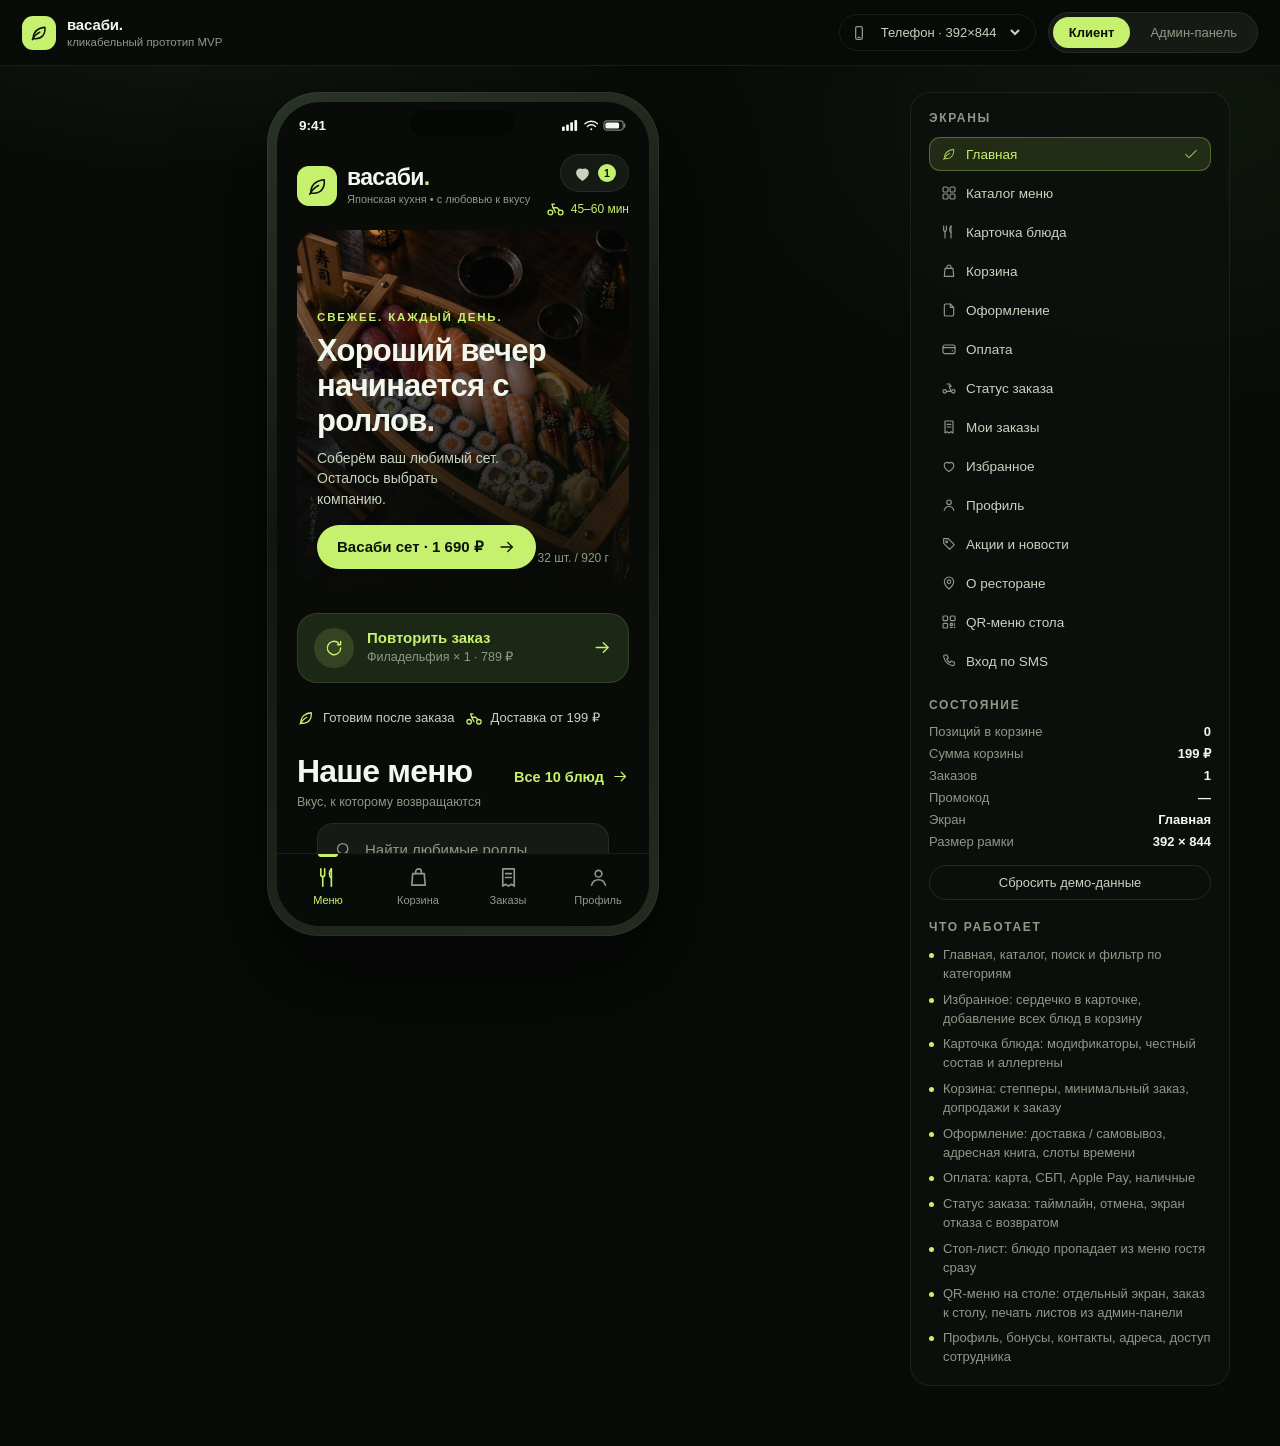
==== index.html @ d21a788f "Прототип приложения доставки «васаби.»: клиент, админ-панель, QR-меню на столы Публикуется как стати" ====
<!DOCTYPE html>
<html lang="ru">
<head>
<meta charset="utf-8">
<meta name="viewport" content="width=device-width, initial-scale=1">
<title>васаби. — кликабельный прототип MVP</title>
<link rel="stylesheet" href="styles.css">
</head>
<body data-device="phone" data-mode="client">

<header class="topbar">
  <div class="tb-brand">
    <span class="tb-logo" aria-hidden="true">
      <svg viewBox="0 0 24 24" fill="none" stroke="currentColor" stroke-width="1.8" stroke-linecap="round" stroke-linejoin="round"><path d="M5 19c0-8 5-13 14-14 1 9-4 14-11 14H5z"/><path d="M4 20c2-4 5-7 9-9"/></svg>
    </span>
    <span class="tb-title">
      <strong>васаби.</strong>
      <em>кликабельный прототип MVP</em>
    </span>
  </div>
  <div class="tb-right">
    <div class="tb-size">
      <svg class="tb-size-ico" viewBox="0 0 24 24" fill="none" stroke="currentColor" stroke-width="1.9" stroke-linecap="round" stroke-linejoin="round" aria-hidden="true"><rect x="7" y="2.5" width="10" height="19" rx="2.5"/><path d="M10.5 18.6h3"/></svg>
      <select id="deviceSize" aria-label="Размер экрана">
        <option value="phone">Телефон · 392×844</option>
        <option value="compact">Компакт · 360×740</option>
        <option value="tablet">Планшет · 768×1024</option>
        <option value="wide">Широкий · 1024×768</option>
        <option value="full">Во весь экран</option>
        <option value="custom">Свой размер…</option>
      </select>
      <span class="tb-size-custom" id="sizeCustom" hidden>
        <input type="number" id="sizeW" min="320" max="1600" step="1" value="392" aria-label="Ширина экрана в пикселях">
        <span class="tb-size-x">×</span>
        <input type="number" id="sizeH" min="480" max="1400" step="1" value="844" aria-label="Высота экрана в пикселях">
      </span>
    </div>
    <nav class="mode-switch" aria-label="Режим прототипа">
      <button type="button" class="mode-btn is-active" data-mode="client">Клиент</button>
      <button type="button" class="mode-btn" data-mode="admin">Админ-панель</button>
    </nav>
  </div>
</header>

<main class="stage">

  <!-- ======================= КЛИЕНТСКОЕ ПРИЛОЖЕНИЕ ======================= -->
  <section class="client-stage" id="clientStage">

    <div class="device-wrap">
      <div class="device" role="application" aria-label="Прототип мобильного приложения васаби">
        <div class="device-screen">

          <div class="statusbar" aria-hidden="true">
            <span class="sb-time">9:41</span>
            <span class="sb-notch"></span>
            <span class="sb-icons">
              <svg viewBox="0 0 18 12" fill="currentColor"><rect x="0" y="7" width="3" height="5" rx="1"/><rect x="4.5" y="5" width="3" height="7" rx="1"/><rect x="9" y="2.5" width="3" height="9.5" rx="1"/><rect x="13.5" y="0" width="3" height="12" rx="1"/></svg>
              <svg viewBox="0 0 16 12" fill="none" stroke="currentColor" stroke-width="1.5" stroke-linecap="round"><path d="M1 4.2a10 10 0 0114 0"/><path d="M3.6 7a6.4 6.4 0 018.8 0"/><circle cx="8" cy="10" r="1.1" fill="currentColor" stroke="none"/></svg>
              <svg viewBox="0 0 26 12" fill="none"><rect x="1" y="1" width="21" height="10" rx="3" stroke="currentColor" stroke-width="1.2" opacity=".5"/><rect x="2.6" y="2.6" width="15" height="6.8" rx="1.8" fill="currentColor"/><path d="M23.6 4.4v3.2" stroke="currentColor" stroke-width="1.6" stroke-linecap="round" opacity=".5"/></svg>
            </span>
          </div>

          <div class="viewport" id="viewport" tabindex="-1"></div>

          <div class="dock">
            <div id="cartbarSlot"></div>
            <nav class="tabbar" id="tabbar" aria-label="Основная навигация"></nav>
          </div>

          <div class="toast" id="toast" role="status" aria-live="polite"></div>
        </div>
      </div>
    </div>

    <aside class="inspector" id="inspector">
      <div class="insp-block">
        <h2 class="insp-title">Экраны</h2>
        <div class="insp-list" id="screenList"></div>
      </div>
      <div class="insp-block">
        <h2 class="insp-title">Состояние</h2>
        <dl class="insp-state" id="inspState"></dl>
        <button type="button" class="btn-outline btn-sm" data-act="reset">Сбросить демо-данные</button>
      </div>
      <div class="insp-block">
        <h2 class="insp-title">Что работает</h2>
        <ul class="insp-list-plain" id="inspFeatures"></ul>
      </div>
    </aside>

  </section>

  <!-- ======================= АДМИН-ПАНЕЛЬ ======================= -->
  <section class="admin-stage" id="adminStage" hidden>
    <div class="admin-frame">
      <div class="admin-browser">
        <span class="dot r"></span><span class="dot y"></span><span class="dot g"></span>
        <span class="admin-url">admin.vasabi.ru</span>
      </div>
      <div class="admin-app">
        <aside class="admin-side" id="adminSide"></aside>
        <div class="admin-main">
          <header class="admin-top" id="adminTop"></header>
          <div class="admin-body" id="adminBody"></div>
        </div>
      </div>
    </div>
  </section>

</main>

<script src="data.js"></script>
<script src="qr.js"></script>
<script src="app.js"></script>
<script src="admin.js"></script>
</body>
</html>
---- styles.css ----
/* =========================================================================
   васаби. — кликабельный прототип
   Тёмная тема по скриншотам существующего приложения
   ========================================================================= */

:root{
  --bg:#080B08;
  --panel:#0D110D;
  --surface:#151B14;
  --surface-2:#1C231A;
  --olive:#1C2716;
  --olive-2:#28361C;
  --lime:#C6F16E;
  --lime-deep:#A8D44E;
  --text:#F3F8EE;
  --soft:#C8D3C0;
  --muted:#8D9A88;
  --line:rgba(198,241,110,.13);
  --line-soft:rgba(255,255,255,.07);
  --danger:#F2856B;
  --font:"Inter","SF Pro Display",-apple-system,BlinkMacSystemFont,"Segoe UI",Roboto,"Helvetica Neue",Arial,sans-serif;
  --device-w:392px;
  --device-h:844px;
  --device-r:52px;
}

*{box-sizing:border-box;}
html,body{margin:0;padding:0;}
body{
  background:var(--bg);
  background-image:
    radial-gradient(900px 520px at 18% -10%, rgba(198,241,110,.10), transparent 62%),
    radial-gradient(760px 480px at 92% 8%, rgba(120,180,90,.07), transparent 60%);
  color:var(--text);
  font-family:var(--font);
  -webkit-font-smoothing:antialiased;
  min-height:100vh;
}
button{font-family:inherit;}
h1,h2,h3,h4,p,dl,dd{margin:0;}
ul{margin:0;padding:0;list-style:none;}
.ic{width:20px;height:20px;flex:none;}
[hidden]{display:none !important;}

/* ---------- верхняя панель страницы ---------- */
.topbar{
  position:sticky;top:0;z-index:40;
  display:flex;align-items:center;justify-content:space-between;gap:16px;
  padding:12px 22px;
  background:rgba(8,11,8,.86);
  backdrop-filter:blur(14px);
  border-bottom:1px solid var(--line-soft);
}
.tb-brand{display:flex;align-items:center;gap:11px;}
.tb-logo{
  width:34px;height:34px;border-radius:11px;flex:none;
  background:var(--lime);color:#0B1008;
  display:grid;place-items:center;
}
.tb-logo svg{width:20px;height:20px;}
.tb-title{display:flex;flex-direction:column;line-height:1.25;}
.tb-title strong{font-size:15px;font-weight:700;letter-spacing:-.01em;}
.tb-title em{font-style:normal;font-size:11.5px;color:var(--muted);}
.mode-switch{display:flex;gap:4px;padding:4px;border-radius:999px;background:var(--surface);border:1px solid var(--line-soft);}
.mode-btn{
  border:0;background:transparent;color:var(--muted);
  font-size:13px;font-weight:500;padding:8px 16px;border-radius:999px;cursor:pointer;
}
.mode-btn:hover{color:var(--text);}
.mode-btn.is-active{background:var(--lime);color:#0B1008;font-weight:600;}

.tb-right{display:flex;align-items:center;gap:12px;}
.tb-size{
  display:flex;align-items:center;gap:8px;
  border:1px solid var(--line-soft);border-radius:999px;padding:5px 12px 5px 11px;
}
.tb-size-ico{width:16px;height:16px;flex:none;color:var(--muted);}
.tb-size select{
  border:0;background:transparent;color:var(--soft);cursor:pointer;
  font-family:inherit;font-size:13px;padding:4px 2px;max-width:190px;
}
.tb-size select:hover{color:var(--text);}
.tb-size select option{background:#12170F;color:var(--text);}
.tb-size-custom{display:flex;align-items:center;gap:5px;}
.tb-size-custom input{
  width:58px;background:var(--surface);border:1px solid var(--line-soft);border-radius:9px;
  color:var(--text);font-family:inherit;font-size:12.5px;padding:5px 6px;text-align:center;
}
.tb-size-custom input:focus{outline:none;border-color:rgba(198,241,110,.45);}
.tb-size-x{color:var(--muted);font-size:12.5px;}
body[data-mode="admin"] .tb-size{display:none;}

.stage{padding:26px 22px 60px;}

/* ---------- сцена клиента ---------- */
.client-stage{
  display:grid;
  grid-template-columns:minmax(0,1fr) 320px;
  gap:34px;align-items:start;
  max-width:1180px;margin:0 auto;
}
.device-wrap{display:flex;justify-content:center;position:sticky;top:84px;}
.device{
  width:var(--device-w);max-width:100%;height:var(--device-h);flex:none;
  border-radius:var(--device-r);padding:10px;
  background:linear-gradient(160deg,#2A3327,#12160F 45%,#232B20);
  box-shadow:0 40px 90px rgba(0,0,0,.62),0 0 0 1px rgba(255,255,255,.05) inset;
}
.device-screen{
  position:relative;height:100%;width:100%;
  border-radius:calc(var(--device-r) - 9px);overflow:hidden;background:var(--bg);
  display:flex;flex-direction:column;
}
.statusbar{
  height:46px;flex:none;display:flex;align-items:center;justify-content:space-between;
  padding:0 22px;font-size:13.5px;font-weight:600;color:var(--text);position:relative;z-index:5;
}
.sb-notch{
  position:absolute;left:50%;top:8px;transform:translateX(-50%);
  width:104px;height:26px;border-radius:999px;background:#050705;
}
.sb-icons{display:flex;align-items:center;gap:5px;}
.sb-icons svg{height:11px;}
.sb-icons svg:nth-child(2){height:11px;}

.viewport{
  flex:1;min-height:0;overflow-y:auto;overflow-x:hidden;
  scrollbar-width:none;-webkit-overflow-scrolling:touch;
  outline:none;overflow-anchor:none;
}
.viewport::-webkit-scrollbar{display:none;}

.dock{flex:none;position:relative;z-index:6;}
.toast{
  position:absolute;left:16px;right:16px;bottom:96px;z-index:20;
  background:#EAFBE0;color:#0B1008;padding:12px 16px;border-radius:14px;
  font-size:13.5px;font-weight:500;
  box-shadow:0 12px 30px rgba(0,0,0,.45);
  opacity:0;transform:translateY(10px);pointer-events:none;transition:.24s ease;
}
.toast.is-on{opacity:1;transform:translateY(0);}

/* ---------- нижняя навигация ---------- */
.tabbar{
  display:grid;grid-template-columns:repeat(4,1fr);
  padding:8px 6px 20px;
  background:rgba(9,13,9,.94);backdrop-filter:blur(16px);
  border-top:1px solid var(--line-soft);
}
.tab{
  border:0;background:transparent;cursor:pointer;
  display:flex;flex-direction:column;align-items:center;gap:5px;
  color:var(--muted);font-size:11px;font-weight:500;padding:4px 0 0;position:relative;
}
.tab .ic{width:23px;height:23px;}
.tab.is-active{color:var(--lime);}
.tab.is-active::before{
  content:"";position:absolute;top:-8px;left:50%;transform:translateX(-50%);
  width:20px;height:3px;border-radius:0 0 4px 4px;background:var(--lime);
}
.tab-badge{
  position:absolute;top:-2px;left:calc(50% + 8px);
  min-width:17px;height:17px;padding:0 4px;border-radius:999px;
  background:var(--lime);color:#0B1008;font-size:10.5px;font-weight:700;
  display:grid;place-items:center;
}

/* ---------- полоса корзины ---------- */
.cartbar{padding:8px 14px 4px;background:rgba(9,13,9,.94);}
.cartbar-inner{
  display:flex;align-items:center;justify-content:space-between;gap:12px;
  background:var(--lime);color:#0B1008;border-radius:999px;
  padding:0 20px;height:54px;cursor:pointer;border:0;width:100%;
  font-size:15px;font-weight:700;
}
.cartbar-inner .cb-left{display:flex;align-items:center;gap:9px;}
.cartbar-inner .ic{width:20px;height:20px;}
.cartbar-inner .cb-right{display:flex;align-items:center;gap:9px;}
.cartbar-inner .cb-arrow{font-size:19px;line-height:1;}

/* ---------- общие элементы приложения ---------- */
.app-header{padding:6px 20px 12px;}
.app-header-row{display:flex;align-items:center;justify-content:space-between;gap:10px;}
.logo-mark{
  width:40px;height:40px;border-radius:12px;flex:none;
  background:var(--lime);color:#0B1008;display:grid;place-items:center;
}
.logo-mark svg{width:23px;height:23px;}
.brand-text{min-width:0;overflow:hidden;display:block;}
.logo-btn{
  display:flex;align-items:center;gap:10px;padding:0;border:0;background:transparent;
  color:inherit;text-align:left;cursor:pointer;font:inherit;min-width:0;
}
.logo-btn:hover .logo-mark{transform:rotate(-6deg) scale(1.04);}
.logo-btn:hover .wordmark{opacity:.82;}
.logo-btn .logo-mark{transition:transform .18s ease;}
.logo-btn:focus-visible{outline:2px solid var(--lime);outline-offset:4px;border-radius:12px;}
.wordmark{font-size:23px;font-weight:700;letter-spacing:-.03em;line-height:1;white-space:nowrap;}
.wordmark .dot{color:var(--lime);}
.tagline{font-size:11px;color:var(--muted);margin-top:4px;white-space:nowrap;overflow:hidden;text-overflow:ellipsis;}
.hdr-right{text-align:right;color:var(--soft);flex:none;font-size:12px;}
.hdr-right .bike{display:flex;align-items:center;justify-content:flex-end;gap:6px;color:var(--lime);white-space:nowrap;}
.hdr-right .bike .ic{width:19px;height:19px;}
.hdr-right .time{font-size:12px;color:var(--soft);margin-top:3px;white-space:nowrap;}

.eyebrow{
  font-size:11.5px;font-weight:700;letter-spacing:.16em;text-transform:uppercase;
  color:var(--lime);
}
.h1{font-size:32px;font-weight:700;letter-spacing:-.025em;line-height:1.14;}
.h2{font-size:20px;font-weight:700;letter-spacing:-.015em;}
.muted{color:var(--muted);}
.soft{color:var(--soft);}
.small{font-size:12.5px;}
.section{padding:0 20px;margin-bottom:26px;}
.stack{display:flex;flex-direction:column;}
.gap-6{gap:6px}.gap-10{gap:10px}.gap-14{gap:14px}.gap-18{gap:18px}
.row{display:flex;align-items:center;}
.between{justify-content:space-between;}
.grow{flex:1;min-width:0;}

.card{background:var(--surface);border-radius:20px;padding:18px;}
.panel-olive{background:var(--olive);border-radius:20px;padding:18px;}

.app-bar{
  display:flex;align-items:center;gap:12px;
  padding:8px 16px 10px;position:sticky;top:0;z-index:4;
  background:linear-gradient(180deg,var(--bg) 70%,rgba(8,11,8,0));
}
.app-bar h2{font-size:17px;font-weight:700;}
.back-btn{
  width:38px;height:38px;flex:none;border-radius:50%;
  border:1px solid var(--line-soft);background:var(--surface);
  color:var(--text);display:grid;place-items:center;cursor:pointer;
}
.back-btn:hover{background:var(--surface-2);}
.back-btn .ic{width:19px;height:19px;}

.btn-lime{
  width:100%;border:0;cursor:pointer;
  background:var(--lime);color:#0B1008;
  border-radius:999px;height:56px;padding:0 24px;
  display:flex;align-items:center;justify-content:space-between;gap:12px;
  font-size:16px;font-weight:700;
  transition:transform .12s ease,filter .12s ease;
}
.btn-lime:active{transform:scale(.985);filter:brightness(.95);}
.btn-lime .ic{width:20px;height:20px;}
.btn-lime.is-ghost{background:transparent;color:var(--lime);border:1.5px solid var(--lime);}
.btn-lime.is-dark{background:#0B1008;color:var(--lime);}
.btn-lime[disabled]{opacity:.45;cursor:not-allowed;}
.btn-outline{
  border:1px solid var(--line);background:transparent;color:var(--soft);
  border-radius:999px;padding:9px 16px;font-size:13px;cursor:pointer;
}
.btn-outline:hover{color:var(--text);border-color:rgba(198,241,110,.4);}
.btn-sm{width:100%;margin-top:12px;}

.chips{display:flex;gap:8px;overflow-x:auto;padding:2px 20px 4px;scrollbar-width:none;}
.chips::-webkit-scrollbar{display:none;}
.chip{
  flex:none;border:0;cursor:pointer;
  background:var(--surface-2);color:var(--soft);
  padding:9px 17px;border-radius:999px;font-size:13.5px;font-weight:500;
}
.chip.is-active{background:var(--lime);color:#0B1008;font-weight:600;}

.search{
  display:flex;align-items:center;gap:10px;
  background:var(--surface);border:1px solid var(--line-soft);
  border-radius:16px;padding:0 16px;height:52px;margin:0 20px 14px;
}
.search .ic{width:19px;height:19px;color:var(--muted);flex:none;}
.search input{
  flex:1;min-width:0;background:transparent;border:0;outline:none;
  color:var(--text);font-size:15px;font-family:inherit;
}
.search input::placeholder{color:var(--muted);}

/* ---------- сетка блюд ---------- */
.dish-grid{display:grid;grid-template-columns:1fr 1fr;gap:14px;padding:0 20px;}
.pcard{
  background:var(--surface);border-radius:20px;overflow:hidden;cursor:pointer;
  display:flex;flex-direction:column;text-align:left;border:0;padding:0;color:inherit;
}
.pcard-img{position:relative;aspect-ratio:1/.82;overflow:hidden;background:#111;}
.pcard-img img{width:100%;height:100%;object-fit:cover;display:block;}
.pcard-badge{
  position:absolute;top:10px;left:10px;
  background:var(--lime);color:#0B1008;border-radius:999px;
  padding:5px 12px;font-size:11.5px;font-weight:700;
}
.pcard-body{padding:13px 13px 15px;display:flex;flex-direction:column;gap:7px;flex:1;}
.pcard-name{font-size:16px;font-weight:700;letter-spacing:-.01em;line-height:1.2;hyphens:auto;overflow-wrap:break-word;}
.pcard-meta{font-size:12px;color:var(--muted);}
.pcard-desc{font-size:12.5px;color:var(--muted);line-height:1.4;display:-webkit-box;-webkit-line-clamp:2;-webkit-box-orient:vertical;overflow:hidden;}
.pcard-foot{display:flex;align-items:center;justify-content:space-between;margin-top:auto;padding-top:6px;}
.pcard-price{font-size:18px;font-weight:700;color:var(--lime);}
.plus-btn{
  width:40px;height:40px;flex:none;border-radius:50%;border:0;cursor:pointer;
  background:var(--lime);color:#0B1008;display:grid;place-items:center;
}
.plus-btn .ic{width:19px;height:19px;}
.plus-btn:active{transform:scale(.94);}

.section-head{display:flex;align-items:baseline;justify-content:space-between;gap:12px;margin-bottom:14px;}
.count{font-size:12.5px;color:var(--muted);}

/* ---------- слайдер-подобная лента категорий ---------- */
.cat-row{display:flex;gap:12px;overflow-x:auto;padding:0 20px 6px;scrollbar-width:none;}
.cat-row::-webkit-scrollbar{display:none;}
.cat-card{
  flex:none;width:148px;border-radius:18px;overflow:hidden;cursor:pointer;
  border:1px solid var(--line-soft);background:var(--surface);padding:0;text-align:left;
}
.cat-card img{width:100%;aspect-ratio:16/10;object-fit:cover;display:block;}
.cat-card span{display:block;padding:10px 12px;font-size:13.5px;font-weight:600;}

/* ---------- карточка товара ---------- */
.pdp-hero{position:relative;margin:0 0 20px;}
.pdp-hero img{width:100%;display:block;aspect-ratio:16/11;object-fit:cover;}
.pdp-badge{
  position:absolute;top:14px;left:16px;background:var(--lime);color:#0B1008;
  border-radius:999px;padding:6px 13px;font-size:12px;font-weight:700;
}
.pdp-meta{display:flex;align-items:center;gap:10px;color:var(--muted);font-size:13.5px;margin-top:8px;}
.pdp-desc{font-size:14.5px;line-height:1.5;color:var(--soft);margin-top:14px;}

.info-panel{display:flex;gap:13px;align-items:flex-start;}
.info-panel .ic{width:22px;height:22px;color:var(--lime);flex:none;margin-top:2px;}
.info-panel h4{font-size:15px;font-weight:700;color:var(--lime);}
.info-panel p{font-size:13px;color:var(--soft);margin-top:5px;line-height:1.45;}

.opt-row{
  display:flex;align-items:center;justify-content:space-between;gap:12px;
  padding:13px 0;border-bottom:1px solid var(--line-soft);
}
.opt-row:last-child{border-bottom:0;}
.opt-name{font-size:14.5px;font-weight:500;}
.opt-price{font-size:13px;color:var(--muted);}
.opt-toggle{
  width:46px;height:27px;border-radius:999px;border:0;cursor:pointer;flex:none;
  background:var(--surface-2);position:relative;transition:.18s ease;
}
.opt-toggle::after{
  content:"";position:absolute;top:3px;left:3px;width:21px;height:21px;border-radius:50%;
  background:var(--muted);transition:.18s ease;
}
.opt-toggle.is-on{background:var(--olive-2);}
.opt-toggle.is-on::after{left:22px;background:var(--lime);}

.pdp-bar{
  flex:none;padding:12px 20px 22px;
  background:linear-gradient(180deg,rgba(8,11,8,0),var(--bg) 24%);
  border-top:1px solid var(--line-soft);
}
.pdp-bar-row{display:flex;align-items:flex-end;justify-content:space-between;gap:12px;margin-bottom:12px;}
.pdp-price{font-size:28px;font-weight:700;color:var(--lime);letter-spacing:-.02em;line-height:1;}
.pdp-price-cap{font-size:12px;color:var(--muted);margin-bottom:4px;}

/* ---------- степпер ---------- */
.stepper{
  display:inline-flex;align-items:center;gap:2px;
  background:var(--olive-2);border-radius:999px;padding:4px;flex:none;
}
.stepper button{
  width:30px;height:30px;border-radius:50%;border:0;cursor:pointer;
  background:transparent;color:var(--lime);display:grid;place-items:center;
}
.stepper button:hover{background:rgba(198,241,110,.12);}
.stepper .ic{width:16px;height:16px;}
.stepper .qty{min-width:24px;text-align:center;font-size:15px;font-weight:700;color:var(--lime);}

/* ---------- корзина ---------- */
.cart-item{
  display:flex;align-items:center;gap:14px;
  background:var(--surface);border-radius:20px;padding:14px;
}
.cart-thumb{width:74px;height:74px;border-radius:14px;object-fit:cover;flex:none;}
.cart-item-name{font-size:16px;font-weight:700;hyphens:auto;overflow-wrap:break-word;}
.cart-item-meta{font-size:12px;color:var(--muted);margin-top:3px;}
.cart-item-price{font-size:17px;font-weight:700;color:var(--lime);margin-top:6px;}
.sum-row{display:flex;align-items:center;justify-content:space-between;gap:12px;font-size:14.5px;padding:9px 0;}
.sum-row .val{color:var(--soft);}
.sum-row.is-total{border-top:1px solid var(--line-soft);margin-top:6px;padding-top:16px;}
.sum-row.is-total .lbl{font-size:17px;font-weight:700;}
.sum-row.is-total .val{font-size:26px;font-weight:700;color:var(--lime);letter-spacing:-.02em;}
.free-tag{color:var(--lime);font-weight:600;}

/* ---------- формы ---------- */
.field{margin-bottom:16px;}
.field label{display:block;font-size:12.5px;color:var(--muted);margin-bottom:7px;}
.field input,.field textarea,.field select{
  width:100%;background:var(--surface);border:1px solid var(--line-soft);
  border-radius:13px;color:var(--text);font-size:15px;font-family:inherit;
  padding:14px 15px;outline:none;transition:.15s ease;
}
.field input:focus,.field textarea:focus{border-color:rgba(198,241,110,.45);}
.field textarea{resize:vertical;min-height:88px;line-height:1.45;}
.field input::placeholder,.field textarea::placeholder{color:#6E7A6B;}
.field .hint{font-size:12px;color:var(--muted);margin-top:7px;line-height:1.4;}

.seg{display:flex;gap:8px;background:var(--surface-2);padding:4px;border-radius:999px;}
.seg button{
  flex:1;border:0;background:transparent;color:var(--muted);cursor:pointer;
  padding:10px 6px;border-radius:999px;font-size:13.5px;font-weight:500;
}
.seg button.is-active{background:var(--lime);color:#0B1008;font-weight:600;}

.pay-row{
  display:flex;align-items:center;gap:13px;padding:14px;
  background:var(--surface);border:1px solid var(--line-soft);border-radius:16px;cursor:pointer;margin-bottom:10px;
}
.pay-row.is-on{border-color:var(--lime);background:rgba(198,241,110,.07);}
.pay-icon{width:38px;height:38px;border-radius:11px;background:var(--surface-2);display:grid;place-items:center;color:var(--lime);flex:none;}
.pay-icon .ic{width:20px;height:20px;}
.pay-name{font-size:15px;font-weight:600;}
.pay-note{font-size:12px;color:var(--muted);margin-top:2px;}
.radio{
  width:22px;height:22px;border-radius:50%;border:1.5px solid var(--line);flex:none;
  display:grid;place-items:center;margin-left:auto;
}
.pay-row.is-on .radio{border-color:var(--lime);}
.pay-row.is-on .radio::after{content:"";width:11px;height:11px;border-radius:50%;background:var(--lime);}

.notice{
  display:flex;gap:12px;align-items:flex-start;
  background:var(--olive);border-radius:18px;padding:15px 16px;
  font-size:13px;color:var(--lime);line-height:1.45;
}
.notice .ic{width:20px;height:20px;flex:none;margin-top:1px;}

/* ---------- QR-меню на столе ---------- */
.table-card{background:var(--surface);border-radius:22px;padding:18px;}
.table-mark{
  width:48px;height:48px;border-radius:15px;flex:none;display:grid;place-items:center;
  background:var(--olive);color:var(--lime);
}
.table-mark .ic{width:25px;height:25px;}
.table-facts{display:flex;flex-wrap:wrap;gap:8px;margin-top:14px;}
.table-facts .ic{width:14px;height:14px;}

/* ---------- заказы ---------- */
.order-card{background:var(--surface);border-radius:20px;padding:18px;margin-bottom:14px;}
.order-top{display:flex;align-items:baseline;justify-content:space-between;gap:12px;}
.order-no{font-size:18px;font-weight:700;letter-spacing:-.01em;}
.order-total{font-size:18px;font-weight:700;color:var(--lime);}
.order-date{font-size:13px;color:var(--muted);margin-top:5px;}
.status-badge{
  display:inline-flex;align-items:center;gap:7px;
  background:var(--olive-2);color:var(--lime);border-radius:999px;
  padding:7px 13px;font-size:12.5px;font-weight:600;margin-top:12px;
}
.order-line{font-size:14.5px;margin-top:14px;}
.order-addr{display:flex;align-items:center;gap:8px;font-size:13.5px;color:var(--muted);margin-top:10px;}
.order-addr .ic{width:17px;height:17px;flex:none;}
.link-line{
  display:inline-flex;align-items:center;gap:8px;background:transparent;border:0;
  color:var(--lime);font-size:14.5px;font-weight:600;cursor:pointer;padding:8px 0;
}
.link-line .ic{width:17px;height:17px;}

/* ---------- таймлайн статуса ---------- */
.tl{position:relative;padding-left:30px;}
.tl::before{content:"";position:absolute;left:9px;top:8px;bottom:14px;width:2px;background:var(--line-soft);}
.tl-item{position:relative;padding-bottom:22px;}
.tl-item:last-child{padding-bottom:0;}
.tl-dot{
  position:absolute;left:-30px;top:3px;width:20px;height:20px;border-radius:50%;
  background:var(--surface-2);border:2px solid var(--line-soft);display:grid;place-items:center;
}
.tl-item.is-done .tl-dot{background:var(--lime);border-color:var(--lime);color:#0B1008;}
.tl-item.is-now .tl-dot{background:var(--lime);border-color:var(--lime);box-shadow:0 0 0 5px rgba(198,241,110,.16);}
.tl-dot .ic{width:11px;height:11px;}
.tl-title{font-size:15px;font-weight:600;color:var(--muted);}
.tl-item.is-done .tl-title,.tl-item.is-now .tl-title{color:var(--text);}
.tl-sub{font-size:12.5px;color:var(--muted);margin-top:3px;}
.tl-item.is-now .tl-sub{color:var(--soft);}

/* ---------- профиль ---------- */
.profile-hero{
  background:linear-gradient(150deg,#1E2A17,#161E13);
  border-radius:22px;padding:20px;position:relative;overflow:hidden;
}
.profile-hero .leaf{position:absolute;right:16px;top:18px;color:var(--lime);opacity:.9;}
.profile-hero .leaf .ic{width:26px;height:26px;}
.profile-name{font-size:26px;font-weight:700;margin-top:12px;}
.profile-mail{font-size:13.5px;color:var(--muted);margin-top:4px;}
.profile-role{display:inline-flex;align-items:center;gap:8px;color:var(--lime);font-size:13.5px;font-weight:600;margin-top:12px;}
.profile-role .ic{width:18px;height:18px;}
.bonus-bar{height:7px;border-radius:999px;background:var(--surface-2);overflow:hidden;margin:16px 0 8px;}
.bonus-bar i{display:block;height:100%;border-radius:999px;background:var(--lime);}
.bonus-val{display:flex;align-items:center;gap:8px;font-size:13.5px;color:var(--muted);}
.bonus-val b{color:var(--lime);font-weight:700;}

/* ---------- избранное ---------- */
.fav-head{
  display:inline-flex;align-items:center;gap:6px;margin-bottom:7px;
  height:38px;padding:0 12px;border-radius:999px;border:1px solid var(--line-soft);
  background:var(--surface);color:var(--soft);cursor:pointer;
}
.fav-head:hover{color:var(--lime);border-color:rgba(198,241,110,.35);}
.fav-head .ic{width:19px;height:19px;}
.fav-count{
  min-width:18px;height:18px;padding:0 5px;border-radius:999px;
  background:var(--lime);color:#0B1008;
  font-size:10.5px;font-weight:700;display:grid;place-items:center;
}
.fav-btn{
  position:absolute;top:10px;right:10px;width:34px;height:34px;border-radius:50%;
  border:0;cursor:pointer;background:rgba(8,11,8,.6);color:var(--soft);
  display:grid;place-items:center;
}
.fav-btn:hover{color:var(--lime);}
.fav-btn.is-on{color:var(--lime);}
.fav-btn .ic{width:18px;height:18px;}
.pdp-fav{top:14px;right:16px;width:40px;height:40px;}
.pdp-fav .ic{width:21px;height:21px;}
.fav-all-btn{width:auto;flex:none;padding:12px 16px;}

/* ---------- стоп-лист ---------- */
.pcard.is-out{opacity:.7;}
.pcard.is-out .pcard-img img{filter:grayscale(.8) brightness(.68);}
.pcard.is-out .pcard-price{color:var(--muted);font-size:14px;font-weight:600;}
.pcard-out{
  position:absolute;left:10px;bottom:10px;background:rgba(242,133,107,.94);color:#1A0C06;
  border-radius:999px;padding:5px 11px;font-size:11.5px;font-weight:700;
}
.out-notice{border-color:rgba(242,133,107,.35);background:rgba(242,133,107,.09);}
.warn-notice{border-color:rgba(240,180,90,.32);background:rgba(240,180,90,.09);}

/* ---------- повтор заказа ---------- */
.repeat-card{
  width:100%;display:flex;align-items:center;gap:13px;text-align:left;cursor:pointer;
  background:var(--olive);border:1px solid var(--line);border-radius:20px;padding:14px 16px;color:inherit;
}
.repeat-card:hover{border-color:rgba(198,241,110,.35);}
.repeat-ico{
  width:40px;height:40px;border-radius:50%;flex:none;display:grid;place-items:center;
  background:rgba(198,241,110,.14);color:var(--lime);
}
.repeat-ico .ic{width:20px;height:20px;}
.repeat-title{display:block;font-size:15px;font-weight:700;color:var(--lime);}
.repeat-sub{display:block;font-size:12.5px;color:var(--muted);margin-top:3px;line-height:1.35;}
.repeat-cta{color:var(--lime);display:grid;place-items:center;flex:none;}
.repeat-cta .ic{width:19px;height:19px;}

/* ---------- допродажи ---------- */
.upsell-row{display:flex;gap:11px;overflow-x:auto;padding:2px 20px 6px;scrollbar-width:none;}
.upsell-row::-webkit-scrollbar{display:none;}
.upsell-card{flex:none;width:158px;background:var(--surface);border:1px solid var(--line-soft);border-radius:18px;overflow:hidden;}
.upsell-card img{width:100%;aspect-ratio:16/10;object-fit:cover;display:block;}
.upsell-body{padding:10px 11px 12px;}
.upsell-name{font-size:13.5px;font-weight:700;line-height:1.25;hyphens:auto;overflow-wrap:break-word;}
.upsell-meta{font-size:11.5px;color:var(--muted);margin-top:3px;}
.upsell-foot{display:flex;align-items:center;justify-content:space-between;gap:8px;margin-top:9px;}
.upsell-price{font-size:15px;font-weight:700;color:var(--lime);}
.plus-btn.sm{width:32px;height:32px;}
.plus-btn.sm .ic{width:16px;height:16px;}

/* ---------- слоты времени ---------- */
.slot-wrap{margin-top:14px;}
.slot-group + .slot-group{margin-top:16px;}
.slot-day{font-size:11.5px;letter-spacing:.08em;text-transform:uppercase;color:var(--muted);font-weight:600;margin-bottom:9px;}
.slot-grid{display:grid;grid-template-columns:repeat(4,1fr);gap:8px;}
.slot{
  border:1px solid var(--line-soft);background:var(--surface-2);color:var(--soft);
  border-radius:12px;padding:10px 4px;font-size:13.5px;font-weight:600;cursor:pointer;
}
.slot:hover{border-color:rgba(198,241,110,.35);color:var(--text);}
.slot.is-on{background:var(--lime);color:#0B1008;border-color:var(--lime);}
.hint{font-size:12px;color:var(--muted);margin-top:9px;line-height:1.4;}

/* ---------- адресная книга ---------- */
.addr-list{display:flex;flex-direction:column;gap:8px;}
.addr-row{
  display:flex;align-items:center;gap:13px;cursor:pointer;
  background:var(--surface);border:1px solid var(--line-soft);border-radius:16px;padding:12px 14px;
}
.addr-row.is-on{border-color:var(--lime);background:rgba(198,241,110,.07);}
.addr-del{
  width:32px;height:32px;border-radius:50%;border:0;flex:none;cursor:pointer;
  background:var(--surface-2);color:var(--muted);display:grid;place-items:center;
}
.addr-del:hover{color:var(--danger);}
.addr-del .ic{width:16px;height:16px;}

/* ---------- экран отказа ---------- */
.reject-hero{background:var(--olive);border:1px solid var(--line);border-radius:20px;padding:22px 20px;}
.reject-hero.is-reject{border-color:rgba(242,133,107,.4);background:rgba(242,133,107,.1);}
.reject-hero.is-cancel{border-color:rgba(240,180,90,.4);background:rgba(240,180,90,.09);}
.reject-ico{
  width:48px;height:48px;border-radius:50%;display:grid;place-items:center;margin-bottom:14px;
  background:rgba(242,133,107,.16);color:var(--danger);
}
.reject-ico .ic{width:24px;height:24px;}
.wide-danger{width:100%;border-color:rgba(242,133,107,.4);color:var(--danger);}
.wide-danger:hover{border-color:var(--danger);color:var(--danger);}

/* ---------- инспектор (десктоп) ---------- */
.inspector{
  position:sticky;top:84px;display:flex;flex-direction:column;gap:20px;
  background:rgba(13,17,13,.7);border:1px solid var(--line-soft);
  border-radius:20px;padding:18px;
}
.insp-title{font-size:12px;font-weight:700;letter-spacing:.14em;text-transform:uppercase;color:var(--muted);margin-bottom:12px;}
.insp-list{display:flex;flex-direction:column;gap:5px;}
.insp-item{
  display:flex;align-items:center;justify-content:space-between;gap:10px;
  background:transparent;border:1px solid transparent;color:var(--soft);
  border-radius:11px;padding:8px 11px;font-size:13.5px;cursor:pointer;text-align:left;width:100%;
}
.insp-item:hover{background:var(--surface);color:var(--text);}
.insp-item.is-active{background:rgba(198,241,110,.12);border-color:rgba(198,241,110,.3);color:var(--lime);}
.insp-item .ic{width:16px;height:16px;opacity:.7;}
.insp-item .k{display:flex;align-items:center;gap:9px;}
.insp-state{display:grid;grid-template-columns:auto 1fr;gap:7px 14px;font-size:13px;margin-bottom:4px;}
.insp-state dt{color:var(--muted);}
.insp-state dd{text-align:right;font-weight:600;}
.insp-list-plain{display:flex;flex-direction:column;gap:7px;font-size:13px;color:var(--muted);line-height:1.45;}
.insp-list-plain li{display:flex;gap:9px;}
.insp-list-plain li::before{content:"";width:5px;height:5px;border-radius:50%;background:var(--lime);flex:none;margin-top:7px;}

/* ---------- админ-панель ---------- */
.admin-stage{max-width:1440px;margin:0 auto;}
.admin-frame{
  border-radius:18px;overflow:hidden;border:1px solid var(--line-soft);
  background:var(--panel);box-shadow:0 30px 80px rgba(0,0,0,.5);
}
.admin-browser{display:flex;align-items:center;gap:7px;padding:11px 16px;background:#161B15;border-bottom:1px solid var(--line-soft);}
.admin-browser .dot{width:10px;height:10px;border-radius:50%;}
.dot.r{background:#E0655A}.dot.y{background:#E0B15A}.dot.g{background:#7BC47E}
.admin-url{
  margin-left:12px;flex:1;max-width:340px;background:#0D110D;border:1px solid var(--line-soft);
  border-radius:999px;padding:5px 14px;font-size:12px;color:var(--muted);
}
.admin-app{display:grid;grid-template-columns:236px 1fr;min-height:700px;}
.admin-side{background:#0B0F0B;border-right:1px solid var(--line-soft);padding:18px 14px;display:flex;flex-direction:column;gap:22px;}
.aside-brand{display:flex;align-items:center;gap:10px;padding:4px 6px;}
.aside-nav{display:flex;flex-direction:column;gap:4px;}
.aside-nav button{
  display:flex;align-items:center;gap:11px;width:100%;
  border:0;background:transparent;color:var(--muted);cursor:pointer;
  padding:10px 12px;border-radius:11px;font-size:14px;text-align:left;
}
.aside-nav button:hover{background:var(--surface);color:var(--text);}
.aside-nav button.is-active{background:rgba(198,241,110,.13);color:var(--lime);font-weight:600;}
.aside-nav .ic{width:18px;height:18px;}
.aside-note{margin-top:auto;font-size:12px;color:var(--muted);line-height:1.5;padding:12px;background:var(--surface);border-radius:14px;}
.admin-main{display:flex;flex-direction:column;min-width:0;}
.admin-top{
  display:flex;align-items:center;justify-content:space-between;gap:16px;
  padding:16px 24px;border-bottom:1px solid var(--line-soft);
}
.admin-top h2{font-size:19px;font-weight:700;}
.admin-top .sub{font-size:12.5px;color:var(--muted);margin-top:3px;}
.admin-body{padding:22px 24px 40px;overflow-x:auto;}

.a-grid{display:grid;gap:14px;}
.a-grid-4{grid-template-columns:repeat(4,minmax(0,1fr));}
.a-grid-3{grid-template-columns:repeat(3,minmax(0,1fr));}
.a-stat{background:var(--surface);border-radius:16px;padding:16px 18px;}
.a-stat .lbl{font-size:12.5px;color:var(--muted);}
.a-stat .val{font-size:25px;font-weight:700;margin-top:6px;letter-spacing:-.02em;}
.a-stat .val.lime{color:var(--lime);}
.a-stat .delta{font-size:12px;color:var(--muted);margin-top:5px;}

.a-panel{background:var(--surface);border-radius:16px;padding:18px;}
.a-panel h3{font-size:15px;font-weight:700;margin-bottom:14px;}
.a-table{width:100%;border-collapse:collapse;font-size:13.5px;}
.a-table th{
  text-align:left;font-size:11.5px;letter-spacing:.08em;text-transform:uppercase;
  color:var(--muted);font-weight:600;padding:0 10px 10px;border-bottom:1px solid var(--line-soft);
}
.a-table td{padding:12px 10px;border-bottom:1px solid var(--line-soft);vertical-align:middle;}
.a-table tr:last-child td{border-bottom:0;}
.a-table .thumb{width:42px;height:42px;border-radius:10px;object-fit:cover;}
.a-pill{
  display:inline-flex;align-items:center;gap:6px;border-radius:999px;padding:5px 11px;
  font-size:12px;font-weight:600;background:var(--surface-2);color:var(--soft);
}
.a-pill.lime{background:rgba(198,241,110,.15);color:var(--lime);}
.a-pill.olive{background:var(--olive-2);color:var(--lime);}
.a-pill.warn{background:rgba(240,180,90,.15);color:#F0B45A;}
.a-pill.red{background:rgba(242,133,107,.15);color:var(--danger);}
.a-btn{
  border:1px solid var(--line);background:transparent;color:var(--soft);
  border-radius:999px;padding:7px 14px;font-size:12.5px;cursor:pointer;white-space:nowrap;
}
.a-btn:hover{color:var(--text);border-color:rgba(198,241,110,.45);}
.a-btn.primary{background:var(--lime);color:#0B1008;border-color:var(--lime);font-weight:600;}
.a-btn.danger{color:var(--danger);border-color:rgba(242,133,107,.4);}
.a-row{display:flex;gap:8px;flex-wrap:wrap;}

.a-tabs{display:flex;gap:6px;margin-bottom:18px;}
.a-tabs button{
  border:1px solid var(--line-soft);background:transparent;color:var(--muted);
  border-radius:999px;padding:8px 15px;font-size:13px;cursor:pointer;
}
.a-tabs button.is-active{background:var(--lime);color:#0B1008;font-weight:600;border-color:var(--lime);}

.a-orders{display:grid;grid-template-columns:repeat(3,minmax(0,1fr));gap:14px;}
.a-order{background:var(--surface);border-radius:16px;padding:16px;border:1px solid transparent;}
.a-order.is-new{border-color:rgba(198,241,110,.45);background:linear-gradient(180deg,rgba(198,241,110,.07),var(--surface));}
.a-order-head{display:flex;align-items:center;justify-content:space-between;gap:10px;margin-bottom:12px;}
.a-order-items{font-size:13px;color:var(--soft);line-height:1.5;margin-bottom:12px;}
.a-order-meta{font-size:12px;color:var(--muted);display:flex;flex-direction:column;gap:5px;margin-bottom:14px;}
.a-order-meta .row{display:flex;gap:8px;align-items:center;}
.a-order-meta .ic{width:15px;height:15px;flex:none;}
.a-reject{
  width:100%;display:flex;flex-wrap:wrap;gap:8px;
  border-top:1px solid var(--line-soft);padding-top:12px;margin-top:4px;
}
.a-reject-title{width:100%;font-size:12px;color:var(--muted);}
.a-table tr.is-stopped td{opacity:.55;}
.a-table tr.is-stopped b{text-decoration:line-through;text-decoration-color:rgba(242,133,107,.6);}
.a-bar{height:8px;border-radius:999px;background:var(--surface-2);overflow:hidden;}
.a-bar i{display:block;height:100%;background:var(--lime);border-radius:999px;}

/* ---------- дополнительные компоненты ---------- */
.hero{position:relative;border-radius:24px;overflow:hidden;background:#101410;}
.hero img{width:100%;display:block;aspect-ratio:4/4.3;object-fit:cover;}
.hero-shade{
  position:absolute;inset:0;
  background:linear-gradient(180deg,rgba(8,11,8,.30) 0%,rgba(8,11,8,.62) 52%,rgba(8,11,8,.93) 100%);
}
.hero-content{position:absolute;left:20px;right:20px;bottom:18px;}
.hero-eyebrow{font-size:11.5px;font-weight:700;letter-spacing:.16em;text-transform:uppercase;color:var(--lime);}
.hero-title{font-size:31px;font-weight:700;letter-spacing:-.025em;line-height:1.13;margin-top:10px;max-width:15ch;}
.hero-sub{font-size:14px;color:var(--soft);margin-top:10px;max-width:24ch;line-height:1.45;}
.hero-cta{
  margin-top:16px;display:inline-flex;align-items:center;gap:14px;
  background:var(--lime);color:#0B1008;border:0;border-radius:999px;
  padding:13px 20px;font-size:15px;font-weight:700;cursor:pointer;
}
.hero-cta .ic{width:18px;height:18px;}
.hero-note{position:absolute;right:20px;bottom:22px;font-size:12px;color:var(--muted);}

.feat-row{display:flex;align-items:center;gap:10px;flex-wrap:wrap;}
.feat{display:inline-flex;align-items:center;gap:8px;font-size:13px;color:var(--soft);}
.feat .ic{width:18px;height:18px;color:var(--lime);}

.empty{
  background:var(--surface);border-radius:20px;padding:30px 22px;
  text-align:center;color:var(--muted);font-size:14px;line-height:1.55;
}
.empty .ic{width:34px;height:34px;color:var(--lime);opacity:.7;}

.err{color:var(--danger);font-size:12.5px;margin-top:7px;}
.ok{color:var(--lime);font-size:12.5px;margin-top:7px;}

.input-plain{
  width:100%;background:var(--surface-2);border:1px solid var(--line-soft);
  border-radius:12px;color:var(--text);font-size:14px;font-family:inherit;
  padding:12px 14px;outline:none;
}
.input-plain:focus{border-color:rgba(198,241,110,.45);}
select.input-plain{appearance:none;}

.code-input{display:flex;gap:10px;}
.code-input input{
  width:100%;aspect-ratio:1/1;max-width:76px;text-align:center;
  background:var(--surface);border:1px solid var(--line-soft);border-radius:14px;
  color:var(--text);font-size:24px;font-weight:700;font-family:inherit;outline:none;
}
.code-input input:focus{border-color:var(--lime);}

.status-hero{
  background:linear-gradient(150deg,#1E2A17,#141B12);
  border-radius:22px;padding:20px;
}
.eta-chip{
  display:inline-flex;align-items:center;gap:8px;margin-top:14px;
  background:rgba(198,241,110,.14);color:var(--lime);
  border-radius:999px;padding:8px 14px;font-size:13px;font-weight:600;
}
.eta-chip .ic{width:16px;height:16px;}

.switch-row{
  display:flex;align-items:center;justify-content:space-between;gap:14px;
  padding:12px 0;border-bottom:1px solid var(--line-soft);font-size:14px;
}
.switch-row:last-of-type{border-bottom:0;}

.a-grid-2{grid-template-columns:repeat(2,minmax(0,1fr));}

/* ---------- размеры экрана ---------- */
body[data-device="phone"]  { --device-w:392px;  --device-h:844px;  --device-r:52px; }
body[data-device="compact"]{ --device-w:360px;  --device-h:740px;  --device-r:46px; }
body[data-device="tablet"] { --device-w:768px;  --device-h:1024px; --device-r:34px; }
body[data-device="wide"]   { --device-w:1024px; --device-h:768px;  --device-r:28px; }
body[data-device="custom"] { --device-w:var(--custom-w,392px); --device-h:var(--custom-h,844px); --device-r:32px; }
body[data-device="full"]{
  --device-w:min(100%,1180px);
  --device-h:calc(100vh - 132px);
  --device-h:calc(100dvh - 132px);
  --device-r:30px;
}

/* широкая раскладка: инспектор уходит под макет, сетка становится шире */
body[data-size-class="lg"] .client-stage{grid-template-columns:minmax(0,1fr);max-width:1560px;}
body[data-size-class="lg"] .inspector{position:static;}
body[data-size-class="lg"] .device-wrap{position:static;}
body[data-size-class="lg"] .sb-notch{display:none;}
body[data-size-class="lg"] .dish-grid{grid-template-columns:repeat(var(--dish-cols,4),minmax(0,1fr));}
body[data-size-class="lg"] .slot-grid{grid-template-columns:repeat(var(--slot-cols,6),minmax(0,1fr));}
body[data-size-class="lg"] .upsell-card{width:196px;}
body[data-size-class="lg"] .pdp-desc{max-width:680px;}

@media (max-width:1200px){
  body[data-size-class="lg"]{--dish-cols:3;}
}
@media (max-width:1080px){
  .a-grid-2{grid-template-columns:1fr;}
}
@media (max-width:960px){
  .client-stage{grid-template-columns:minmax(0,1fr);gap:22px;}
  .inspector{position:static;}
  .admin-app{grid-template-columns:1fr;}
  .admin-side{border-right:0;border-bottom:1px solid var(--line-soft);}
  .aside-nav{flex-direction:row;flex-wrap:wrap;}
}
@media (max-width:820px){
  body[data-size-class="lg"]{--dish-cols:2;--slot-cols:4;}
}
@media (max-width:640px){
  .stage{padding:16px 12px 40px;}
  .device{width:100%;max-width:var(--device-w);height:min(var(--device-h),calc(100vh - 108px));}
  .a-orders{grid-template-columns:1fr;}
  .a-grid-4,.a-grid-3{grid-template-columns:1fr 1fr;}
  .topbar{flex-wrap:wrap;gap:10px;}
  .tb-size select{max-width:150px;}
}
@media (prefers-reduced-motion:reduce){
  *{transition:none !important;animation:none !important;}
}

/* ---------- QR-меню: панель администратора ---------- */
.qr-url{display:flex;gap:8px;align-items:center;}
.qr-url code{
  flex:1;min-width:0;overflow:hidden;text-overflow:ellipsis;white-space:nowrap;
  background:var(--surface-2);border:1px solid var(--line-soft);border-radius:10px;
  padding:9px 11px;font-size:12px;color:var(--soft);
}
.qr-tile{width:188px;padding:9px;border-radius:14px;background:#fff;}
.qr-tile svg{display:block;width:100%;height:auto;}
.qr-mini{display:inline-block;width:54px;}
.qr-mini svg{display:block;width:100%;height:auto;}

/* ---------- QR-меню: печать листов A4 ---------- */
.qr-print-root{display:none;}
.qr-print-page{
  display:grid;grid-template-columns:1fr 1fr;grid-auto-rows:132mm;gap:8mm;
  background:#fff;padding:8mm;
}
.qr-print-card{
  border:1.4pt solid #000;border-radius:6mm;padding:6mm;background:#fff;color:#000;
  display:flex;flex-direction:column;gap:4mm;overflow:hidden;
}
.qc-top{display:flex;align-items:baseline;justify-content:space-between;}
.qc-brand{font-size:15pt;font-weight:700;letter-spacing:-.02em;}
.qc-table{font-size:19pt;font-weight:700;letter-spacing:-.02em;}
.qc-qr{width:52mm;margin:0 auto;}
.qc-qr svg{display:block;width:100%;height:auto;}
.qc-hint{font-size:9.5pt;line-height:1.35;}
.qc-loc{font-size:8.5pt;line-height:1.4;margin-top:auto;}

@page{size:A4 portrait;margin:12mm;}
@media print{
  .topbar,.stage{display:none !important;}
  .qr-print-root{display:block !important;}
  body{background:#fff;}
  .qr-print-page{padding:0;page-break-after:always;}
  .qr-print-page:last-child{page-break-after:auto;}
  .qr-print-card{print-color-adjust:exact;}
}
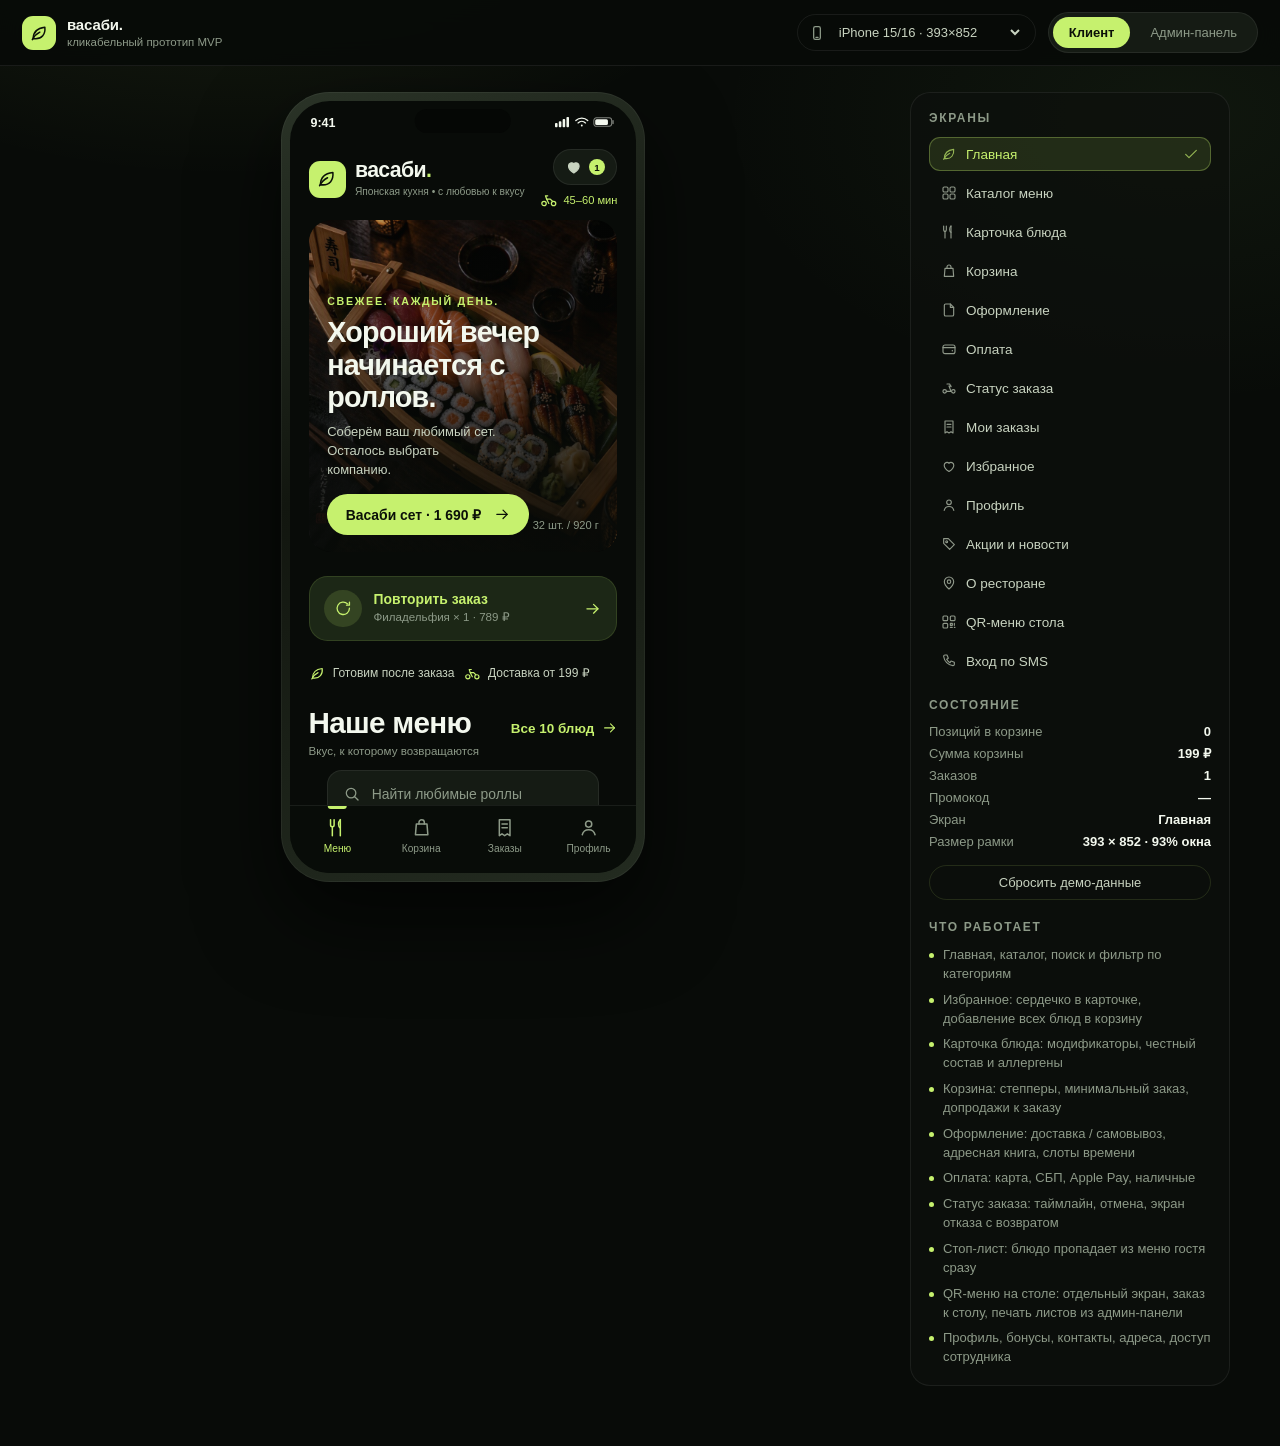
==== commit 2b80609f: "Рамка телефона: читаемый размер вместо вписывания в окно Раньше рамка целиком масштабировалась под о" ====
--- a/index.html
+++ b/index.html
@@ -22,17 +22,20 @@
     <div class="tb-size">
       <svg class="tb-size-ico" viewBox="0 0 24 24" fill="none" stroke="currentColor" stroke-width="1.9" stroke-linecap="round" stroke-linejoin="round" aria-hidden="true"><rect x="7" y="2.5" width="10" height="19" rx="2.5"/><path d="M10.5 18.6h3"/></svg>
       <select id="deviceSize" aria-label="Размер экрана">
-        <option value="phone">Телефон · 392×844</option>
-        <option value="compact">Компакт · 360×740</option>
+        <option value="phone">iPhone 15/16 · 393×852</option>
+        <option value="max">iPhone Pro Max · 430×932</option>
+        <option value="pixel">Pixel 8/9 · 412×892</option>
+        <option value="compact">Galaxy S24 · 360×780</option>
+        <option value="small">iPhone SE · 375×667</option>
         <option value="tablet">Планшет · 768×1024</option>
-        <option value="wide">Широкий · 1024×768</option>
+        <option value="wide">Терминал в зале · 1024×768</option>
         <option value="full">Во весь экран</option>
         <option value="custom">Свой размер…</option>
       </select>
       <span class="tb-size-custom" id="sizeCustom" hidden>
-        <input type="number" id="sizeW" min="320" max="1600" step="1" value="392" aria-label="Ширина экрана в пикселях">
+        <input type="number" id="sizeW" min="320" max="1600" step="1" value="393" aria-label="Ширина экрана в пикселях">
         <span class="tb-size-x">×</span>
-        <input type="number" id="sizeH" min="480" max="1400" step="1" value="844" aria-label="Высота экрана в пикселях">
+        <input type="number" id="sizeH" min="480" max="1400" step="1" value="852" aria-label="Высота экрана в пикселях">
       </span>
     </div>
     <nav class="mode-switch" aria-label="Режим прототипа">
--- a/styles.css
+++ b/styles.css
@@ -19,9 +19,11 @@
   --line-soft:rgba(255,255,255,.07);
   --danger:#F2856B;
   --font:"Inter","SF Pro Display",-apple-system,BlinkMacSystemFont,"Segoe UI",Roboto,"Helvetica Neue",Arial,sans-serif;
-  --device-w:392px;
-  --device-h:844px;
+  --device-w:393px;
+  --device-h:852px;
   --device-r:52px;
+  /* реальную высоту шапки подставляет JS: от неё считаются прилипание и высота телефона */
+  --topbar-h:67px;
 }
 
 *{box-sizing:border-box;}
@@ -44,10 +46,10 @@
 
 /* ---------- верхняя панель страницы ---------- */
 .topbar{
-  position:sticky;top:0;z-index:40;
+  position:sticky;top:0;z-index:60;
   display:flex;align-items:center;justify-content:space-between;gap:16px;
   padding:12px 22px;
-  background:rgba(8,11,8,.86);
+  background:rgba(8,11,8,.95);
   backdrop-filter:blur(14px);
   border-bottom:1px solid var(--line-soft);
 }
@@ -99,9 +101,14 @@
   gap:34px;align-items:start;
   max-width:1180px;margin:0 auto;
 }
-.device-wrap{display:flex;justify-content:center;position:sticky;top:84px;}
+.device-wrap{
+  display:flex;align-items:flex-start;justify-content:center;
+  position:sticky;top:calc(var(--topbar-h) + 18px);
+}
 .device{
-  width:var(--device-w);max-width:100%;height:var(--device-h);flex:none;
+  width:var(--device-w);height:var(--device-h);flex:none;
+  /* zoom, а не max-height: рамка остаётся своих пропорций и не расползается за окно */
+  zoom:var(--fit-scale, 1);
   border-radius:var(--device-r);padding:10px;
   background:linear-gradient(160deg,#2A3327,#12160F 45%,#232B20);
   box-shadow:0 40px 90px rgba(0,0,0,.62),0 0 0 1px rgba(255,255,255,.05) inset;
@@ -599,7 +606,7 @@
 
 /* ---------- инспектор (десктоп) ---------- */
 .inspector{
-  position:sticky;top:84px;display:flex;flex-direction:column;gap:20px;
+  position:sticky;top:calc(var(--topbar-h) + 18px);display:flex;flex-direction:column;gap:20px;
   background:rgba(13,17,13,.7);border:1px solid var(--line-soft);
   border-radius:20px;padding:18px;
 }
@@ -622,7 +629,8 @@
 .insp-list-plain li::before{content:"";width:5px;height:5px;border-radius:50%;background:var(--lime);flex:none;margin-top:7px;}
 
 /* ---------- админ-панель ---------- */
-.admin-stage{max-width:1440px;margin:0 auto;}
+/* контейнер, а не окно: админка подстраивается под свою ширину — и на телефоне, и в узком окне десктопа */
+.admin-stage{max-width:1440px;margin:0 auto;container-type:inline-size;container-name:admin;}
 .admin-frame{
   border-radius:18px;overflow:hidden;border:1px solid var(--line-soft);
   background:var(--panel);box-shadow:0 30px 80px rgba(0,0,0,.5);
@@ -634,7 +642,8 @@
   margin-left:12px;flex:1;max-width:340px;background:#0D110D;border:1px solid var(--line-soft);
   border-radius:999px;padding:5px 14px;font-size:12px;color:var(--muted);
 }
-.admin-app{display:grid;grid-template-columns:236px 1fr;min-height:700px;}
+/* minmax(0,…) обязателен: 1fr берёт минимум из min-content и раздувал колонку за пределы рамки */
+.admin-app{display:grid;grid-template-columns:236px minmax(0,1fr);min-height:700px;}
 .admin-side{background:#0B0F0B;border-right:1px solid var(--line-soft);padding:18px 14px;display:flex;flex-direction:column;gap:22px;}
 .aside-brand{display:flex;align-items:center;gap:10px;padding:4px 6px;}
 .aside-nav{display:flex;flex-direction:column;gap:4px;}
@@ -783,19 +792,41 @@
 .switch-row:last-of-type{border-bottom:0;}
 
 .a-grid-2{grid-template-columns:repeat(2,minmax(0,1fr));}
-
-/* ---------- размеры экрана ---------- */
-body[data-device="phone"]  { --device-w:392px;  --device-h:844px;  --device-r:52px; }
-body[data-device="compact"]{ --device-w:360px;  --device-h:740px;  --device-r:46px; }
+/* широкая колонка слева + узкая справа; на мобильных схлопывается в одну */
+.a-grid-split{grid-template-columns:minmax(0,1.25fr) minmax(0,1fr);}
+
+/* ---------- размеры экрана ----------
+   Пресеты — реальные разрешения массовых телефонов, а не округлые «392×844»:
+   так в прототипе видно ровно то, что гость увидит у себя */
+body[data-device="phone"]  { --device-w:393px;  --device-h:852px;  --device-r:52px; }
+body[data-device="max"]    { --device-w:430px;  --device-h:932px;  --device-r:54px; }
+body[data-device="pixel"]  { --device-w:412px;  --device-h:892px;  --device-r:44px; }
+body[data-device="compact"]{ --device-w:360px;  --device-h:780px;  --device-r:40px; }
+body[data-device="small"]  { --device-w:375px;  --device-h:667px;  --device-r:34px; }
 body[data-device="tablet"] { --device-w:768px;  --device-h:1024px; --device-r:34px; }
 body[data-device="wide"]   { --device-w:1024px; --device-h:768px;  --device-r:28px; }
-body[data-device="custom"] { --device-w:var(--custom-w,392px); --device-h:var(--custom-h,844px); --device-r:32px; }
+body[data-device="custom"] { --device-w:var(--custom-w,393px); --device-h:var(--custom-h,852px); --device-r:32px; }
 body[data-device="full"]{
   --device-w:min(100%,1180px);
-  --device-h:calc(100vh - 132px);
-  --device-h:calc(100dvh - 132px);
+  --device-h:calc(100dvh - var(--topbar-h) - 52px);
   --device-r:30px;
 }
+/* рамка в 90% выше окна: прилипание спрятало бы нижнюю навигацию, поэтому листаем страницу */
+body[data-device-fits="no"] .device-wrap{position:static;}
+
+/* настоящий телефон (уже 560 px): муляж корпуса, статус-бар и масштабы только мешают
+   тыкать — приложение отдаётся под весь экран, как оно и выглядит у гостя */
+body[data-shell="bare"][data-mode="client"] .stage{padding:6px 0 24px;}
+body[data-shell="bare"][data-mode="client"] .client-stage{gap:18px;}
+body[data-shell="bare"][data-mode="client"] .device{
+  /* 6 px — верхний отступ сцены над шапкой: иначе рамка на несколько пикселей вылезает за экран */
+  width:100%;height:calc(100dvh - var(--topbar-h) - 6px);
+  padding:0;border-radius:0;background:var(--bg);box-shadow:none;zoom:1;
+}
+body[data-shell="bare"][data-mode="client"] .device-screen{border-radius:0;}
+body[data-shell="bare"][data-mode="client"] .statusbar{display:none;}
+body[data-shell="bare"] .inspector{padding:0 12px;}
+body[data-shell="bare"] .device-wrap{position:static;}
 
 /* широкая раскладка: инспектор уходит под макет, сетка становится шире */
 body[data-size-class="lg"] .client-stage{grid-template-columns:minmax(0,1fr);max-width:1560px;}
@@ -810,26 +841,24 @@
 @media (max-width:1200px){
   body[data-size-class="lg"]{--dish-cols:3;}
 }
-@media (max-width:1080px){
-  .a-grid-2{grid-template-columns:1fr;}
-}
 @media (max-width:960px){
   .client-stage{grid-template-columns:minmax(0,1fr);gap:22px;}
+  /* инспектор уехал под телефон в ту же колонку: липкая рамка легла бы поверх его списка */
+  .device-wrap{position:static;}
   .inspector{position:static;}
-  .admin-app{grid-template-columns:1fr;}
-  .admin-side{border-right:0;border-bottom:1px solid var(--line-soft);}
-  .aside-nav{flex-direction:row;flex-wrap:wrap;}
 }
 @media (max-width:820px){
   body[data-size-class="lg"]{--dish-cols:2;--slot-cols:4;}
 }
+@media (max-width:760px){
+  /* подпись под названием съедает место, и шапка переносится в две строки */
+  .tb-title em{display:none;}
+}
 @media (max-width:640px){
   .stage{padding:16px 12px 40px;}
-  .device{width:100%;max-width:var(--device-w);height:min(var(--device-h),calc(100vh - 108px));}
-  .a-orders{grid-template-columns:1fr;}
-  .a-grid-4,.a-grid-3{grid-template-columns:1fr 1fr;}
-  .topbar{flex-wrap:wrap;gap:10px;}
-  .tb-size select{max-width:150px;}
+  .topbar{flex-wrap:wrap;gap:10px;padding:10px 14px;}
+  .tb-right{gap:8px;flex:1;justify-content:flex-end;}
+  .tb-size select{max-width:132px;}
 }
 @media (prefers-reduced-motion:reduce){
   *{transition:none !important;animation:none !important;}
@@ -874,3 +903,58 @@
   .qr-print-page:last-child{page-break-after:auto;}
   .qr-print-card{print-color-adjust:exact;}
 }
+
+/* ---------- адаптив админ-панели ----------
+   Блок в конце файла: специфичность та же, что у базовых правил, поэтому
+   переопределение работает только за счёт порядка в источнике.
+   Ориентир — ширина контейнера, а не окна: узкое окно десктопа получает
+   тот же расклад, что и телефон.
+   minmax(0,1fr) вместо 1fr обязателен: автоматический минимум колонки равен
+   min-content, поэтому широкая таблица раздувала бы ряд вместо внутренней прокрутки */
+
+@container admin (max-width:1100px){
+  .a-grid-split,.a-grid-2{grid-template-columns:minmax(0,1fr);}
+  .a-grid-4{grid-template-columns:repeat(2,minmax(0,1fr));}
+}
+
+@container admin (max-width:900px){
+  .admin-app{grid-template-columns:minmax(0,1fr);min-height:0;}
+  .admin-side{border-right:0;border-bottom:1px solid var(--line-soft);padding:14px;}
+  /* пункты столбцом съедали бы пол-экрана, а лента с прокруткой прячет половину разделов: перенос */
+  .aside-nav{flex-direction:row;flex-wrap:wrap;gap:6px;}
+  .aside-nav button{width:auto;flex:none;}
+  .aside-note{margin-top:0;}
+  .admin-top{padding:14px 16px;flex-wrap:wrap;}
+  .admin-body{padding:16px 14px 32px;}
+}
+
+@container admin (max-width:760px){
+  /* таблица шире панели: пусть крутится она, а не вся страница */
+  .a-panel{overflow-x:auto;}
+  .a-table{min-width:560px;}
+  .a-grid-3{grid-template-columns:repeat(2,minmax(0,1fr));}
+  .a-tabs{flex-wrap:nowrap;overflow-x:auto;scrollbar-width:none;}
+  .a-tabs::-webkit-scrollbar{display:none;}
+  .a-tabs button{flex:none;}
+}
+
+@container admin (max-width:560px){
+  .a-orders{grid-template-columns:minmax(0,1fr);}
+  /* вкладки в одну строку прятали бы последнюю: переносим, чтобы все статусы были на виду */
+  .a-tabs{flex-wrap:wrap;overflow:visible;scrollbar-width:auto;}
+  .a-stat{padding:14px 15px;}
+  .a-stat .val{font-size:22px;}
+  .a-panel{padding:15px;}
+  /* подушки вместо min-height: у кнопки без flex текст центрируется симметричным padding'ом */
+  .a-btn,.a-tabs button{padding:13px 15px;font-size:13px;}
+  .aside-nav button{padding:11px 12px;font-size:13px;}
+  /* адрес меню длиннее экрана: переносим, а не прячем за многоточие */
+  .qr-url{flex-direction:column;align-items:stretch;}
+  .qr-url code{white-space:normal;overflow:visible;text-overflow:clip;word-break:break-all;}
+  .qr-url .a-btn{align-self:flex-start;}
+}
+
+@container admin (max-width:420px){
+  .a-grid-4,.a-grid-3{grid-template-columns:minmax(0,1fr);}
+  .admin-url{display:none;}
+}
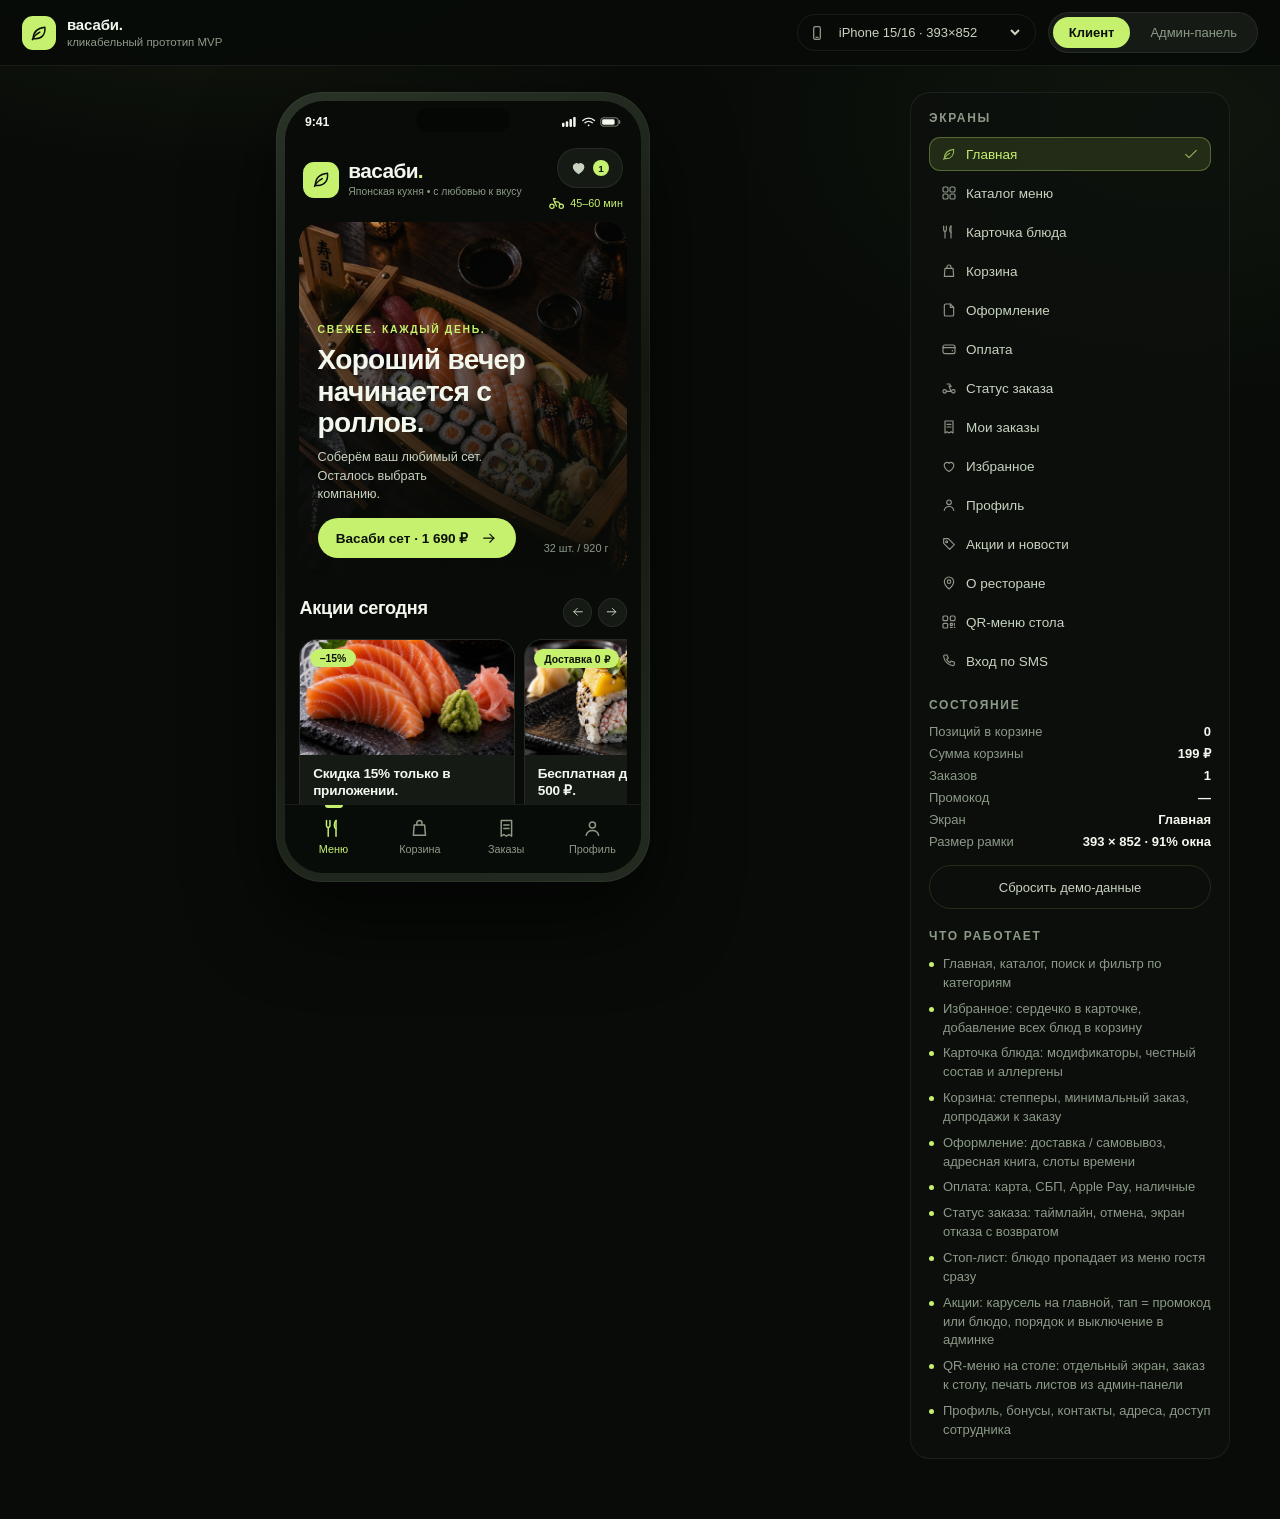
==== commit 7507244c: "Доступность и тап: 44 px, прилипающая кнопка, клавиатура и подписи полей Мобильные экраны мерялись с" ====
--- a/index.html
+++ b/index.html
@@ -51,7 +51,7 @@
   <section class="client-stage" id="clientStage">
 
     <div class="device-wrap">
-      <div class="device" role="application" aria-label="Прототип мобильного приложения васаби">
+      <div class="device" role="region" aria-label="Прототип мобильного приложения васаби">
         <div class="device-screen">
 
           <div class="statusbar" aria-hidden="true">
--- a/styles.css
+++ b/styles.css
@@ -19,9 +19,12 @@
   --line-soft:rgba(255,255,255,.07);
   --danger:#F2856B;
   --font:"Inter","SF Pro Display",-apple-system,BlinkMacSystemFont,"Segoe UI",Roboto,"Helvetica Neue",Arial,sans-serif;
+  /* 16 px — поля по краям экрана: 20 съедали слишком много ширины у двух колонок карточек */
+  --pad:16px;
   --device-w:393px;
   --device-h:852px;
   --device-r:52px;
+  --device-pad:10px;
   /* реальную высоту шапки подставляет JS: от неё считаются прилипание и высота телефона */
   --topbar-h:67px;
 }
@@ -44,6 +47,23 @@
 .ic{width:20px;height:20px;flex:none;}
 [hidden]{display:none !important;}
 
+/* ---------- касание, фокус, скрытый текст ---------- */
+button,a[href],input,select,textarea,[role=button],[data-act]{
+  -webkit-tap-highlight-color:transparent;
+  touch-action:manipulation;
+}
+:focus-visible{outline:2px solid var(--lime);outline-offset:3px;}
+/* скрытый для глаза, но читаемый скринридером текст */
+.sr-only{
+  position:absolute;width:1px;height:1px;margin:-1px;padding:0;
+  overflow:hidden;clip:rect(0 0 0 0);white-space:nowrap;border:0;
+}
+/* зрительно кнопка остаётся маленькой, но пальцем попадать можно по площади 44 px */
+.fav-btn,.addr-del,.rail-btn,.plus-btn{position:relative;}
+.fav-btn::after,.addr-del::after,.rail-btn::after,.plus-btn.sm::after{
+  content:"";position:absolute;inset:-6px;border-radius:50%;
+}
+
 /* ---------- верхняя панель страницы ---------- */
 .topbar{
   position:sticky;top:0;z-index:60;
@@ -106,10 +126,12 @@
   position:sticky;top:calc(var(--topbar-h) + 18px);
 }
 .device{
+  /* content-box: 393 × 852 — это размер экрана приложения, а не рамки вместе с корпусом */
+  box-sizing:content-box;
   width:var(--device-w);height:var(--device-h);flex:none;
   /* zoom, а не max-height: рамка остаётся своих пропорций и не расползается за окно */
   zoom:var(--fit-scale, 1);
-  border-radius:var(--device-r);padding:10px;
+  border-radius:var(--device-r);padding:var(--device-pad);
   background:linear-gradient(160deg,#2A3327,#12160F 45%,#232B20);
   box-shadow:0 40px 90px rgba(0,0,0,.62),0 0 0 1px rgba(255,255,255,.05) inset;
 }
@@ -133,7 +155,7 @@
 .viewport{
   flex:1;min-height:0;overflow-y:auto;overflow-x:hidden;
   scrollbar-width:none;-webkit-overflow-scrolling:touch;
-  outline:none;overflow-anchor:none;
+  outline:none;overflow-anchor:none;overscroll-behavior:contain;
 }
 .viewport::-webkit-scrollbar{display:none;}
 
@@ -157,7 +179,7 @@
 .tab{
   border:0;background:transparent;cursor:pointer;
   display:flex;flex-direction:column;align-items:center;gap:5px;
-  color:var(--muted);font-size:11px;font-weight:500;padding:4px 0 0;position:relative;
+  color:var(--muted);font-size:12px;font-weight:500;padding:6px 0 0;position:relative;
 }
 .tab .ic{width:23px;height:23px;}
 .tab.is-active{color:var(--lime);}
@@ -168,7 +190,7 @@
 .tab-badge{
   position:absolute;top:-2px;left:calc(50% + 8px);
   min-width:17px;height:17px;padding:0 4px;border-radius:999px;
-  background:var(--lime);color:#0B1008;font-size:10.5px;font-weight:700;
+  background:var(--lime);color:#0B1008;font-size:11px;font-weight:700;
   display:grid;place-items:center;
 }
 
@@ -204,7 +226,7 @@
 .logo-btn:focus-visible{outline:2px solid var(--lime);outline-offset:4px;border-radius:12px;}
 .wordmark{font-size:23px;font-weight:700;letter-spacing:-.03em;line-height:1;white-space:nowrap;}
 .wordmark .dot{color:var(--lime);}
-.tagline{font-size:11px;color:var(--muted);margin-top:4px;white-space:nowrap;overflow:hidden;text-overflow:ellipsis;}
+.tagline{font-size:11.5px;color:var(--muted);margin-top:4px;white-space:nowrap;overflow:hidden;text-overflow:ellipsis;}
 .hdr-right{text-align:right;color:var(--soft);flex:none;font-size:12px;}
 .hdr-right .bike{display:flex;align-items:center;justify-content:flex-end;gap:6px;color:var(--lime);white-space:nowrap;}
 .hdr-right .bike .ic{width:19px;height:19px;}
@@ -219,7 +241,7 @@
 .muted{color:var(--muted);}
 .soft{color:var(--soft);}
 .small{font-size:12.5px;}
-.section{padding:0 20px;margin-bottom:26px;}
+.section{padding:0 var(--pad);margin-bottom:26px;}
 .stack{display:flex;flex-direction:column;}
 .gap-6{gap:6px}.gap-10{gap:10px}.gap-14{gap:14px}.gap-18{gap:18px}
 .row{display:flex;align-items:center;}
@@ -234,9 +256,9 @@
   padding:8px 16px 10px;position:sticky;top:0;z-index:4;
   background:linear-gradient(180deg,var(--bg) 70%,rgba(8,11,8,0));
 }
-.app-bar h2{font-size:17px;font-weight:700;}
+.app-bar .ab-title{font-size:17px;font-weight:700;}
 .back-btn{
-  width:38px;height:38px;flex:none;border-radius:50%;
+  width:44px;height:44px;flex:none;border-radius:50%;
   border:1px solid var(--line-soft);background:var(--surface);
   color:var(--text);display:grid;place-items:center;cursor:pointer;
 }
@@ -258,24 +280,25 @@
 .btn-lime[disabled]{opacity:.45;cursor:not-allowed;}
 .btn-outline{
   border:1px solid var(--line);background:transparent;color:var(--soft);
-  border-radius:999px;padding:9px 16px;font-size:13px;cursor:pointer;
+  border-radius:999px;padding:9px 16px;min-height:44px;font-size:13px;cursor:pointer;
 }
 .btn-outline:hover{color:var(--text);border-color:rgba(198,241,110,.4);}
 .btn-sm{width:100%;margin-top:12px;}
 
-.chips{display:flex;gap:8px;overflow-x:auto;padding:2px 20px 4px;scrollbar-width:none;}
+/* поля по краям даёт только .section: собственный padding сложился бы с ним вдвое и съел ширину карточек */
+.chips{display:flex;gap:8px;overflow-x:auto;padding:2px 0 4px;scrollbar-width:none;}
 .chips::-webkit-scrollbar{display:none;}
 .chip{
   flex:none;border:0;cursor:pointer;
   background:var(--surface-2);color:var(--soft);
-  padding:9px 17px;border-radius:999px;font-size:13.5px;font-weight:500;
+  padding:11px 18px;min-height:40px;border-radius:999px;font-size:13.5px;font-weight:500;
 }
 .chip.is-active{background:var(--lime);color:#0B1008;font-weight:600;}
 
 .search{
-  display:flex;align-items:center;gap:10px;
+  display:flex;align-items:center;gap:10px;cursor:text;
   background:var(--surface);border:1px solid var(--line-soft);
-  border-radius:16px;padding:0 16px;height:52px;margin:0 20px 14px;
+  border-radius:16px;padding:0 16px;height:52px;margin-bottom:14px;
 }
 .search .ic{width:19px;height:19px;color:var(--muted);flex:none;}
 .search input{
@@ -285,7 +308,7 @@
 .search input::placeholder{color:var(--muted);}
 
 /* ---------- сетка блюд ---------- */
-.dish-grid{display:grid;grid-template-columns:1fr 1fr;gap:14px;padding:0 20px;}
+.dish-grid{display:grid;grid-template-columns:1fr 1fr;gap:12px;}
 .pcard{
   background:var(--surface);border-radius:20px;overflow:hidden;cursor:pointer;
   display:flex;flex-direction:column;text-align:left;border:0;padding:0;color:inherit;
@@ -304,7 +327,7 @@
 .pcard-foot{display:flex;align-items:center;justify-content:space-between;margin-top:auto;padding-top:6px;}
 .pcard-price{font-size:18px;font-weight:700;color:var(--lime);}
 .plus-btn{
-  width:40px;height:40px;flex:none;border-radius:50%;border:0;cursor:pointer;
+  width:44px;height:44px;flex:none;border-radius:50%;border:0;cursor:pointer;
   background:var(--lime);color:#0B1008;display:grid;place-items:center;
 }
 .plus-btn .ic{width:19px;height:19px;}
@@ -312,16 +335,6 @@
 
 .section-head{display:flex;align-items:baseline;justify-content:space-between;gap:12px;margin-bottom:14px;}
 .count{font-size:12.5px;color:var(--muted);}
-
-/* ---------- слайдер-подобная лента категорий ---------- */
-.cat-row{display:flex;gap:12px;overflow-x:auto;padding:0 20px 6px;scrollbar-width:none;}
-.cat-row::-webkit-scrollbar{display:none;}
-.cat-card{
-  flex:none;width:148px;border-radius:18px;overflow:hidden;cursor:pointer;
-  border:1px solid var(--line-soft);background:var(--surface);padding:0;text-align:left;
-}
-.cat-card img{width:100%;aspect-ratio:16/10;object-fit:cover;display:block;}
-.cat-card span{display:block;padding:10px 12px;font-size:13.5px;font-weight:600;}
 
 /* ---------- карточка товара ---------- */
 .pdp-hero{position:relative;margin:0 0 20px;}
@@ -335,7 +348,7 @@
 
 .info-panel{display:flex;gap:13px;align-items:flex-start;}
 .info-panel .ic{width:22px;height:22px;color:var(--lime);flex:none;margin-top:2px;}
-.info-panel h4{font-size:15px;font-weight:700;color:var(--lime);}
+.info-panel h2{font-size:15px;font-weight:700;color:var(--lime);}
 .info-panel p{font-size:13px;color:var(--soft);margin-top:5px;line-height:1.45;}
 
 .opt-row{
@@ -356,10 +369,13 @@
 .opt-toggle.is-on{background:var(--olive-2);}
 .opt-toggle.is-on::after{left:22px;background:var(--lime);}
 
+/* CTA прижат к низу экрана: «Оформить» и «Оплатить» не надо искать прокруткой */
 .pdp-bar{
-  flex:none;padding:12px 20px 22px;
+  flex:none;position:sticky;bottom:0;z-index:5;
+  padding:12px 20px 22px;
   background:linear-gradient(180deg,rgba(8,11,8,0),var(--bg) 24%);
   border-top:1px solid var(--line-soft);
+  backdrop-filter:blur(8px);
 }
 .pdp-bar-row{display:flex;align-items:flex-end;justify-content:space-between;gap:12px;margin-bottom:12px;}
 .pdp-price{font-size:28px;font-weight:700;color:var(--lime);letter-spacing:-.02em;line-height:1;}
@@ -396,7 +412,7 @@
 
 /* ---------- формы ---------- */
 .field{margin-bottom:16px;}
-.field label{display:block;font-size:12.5px;color:var(--muted);margin-bottom:7px;}
+.field label,.field .field-caption{display:block;font-size:12.5px;color:var(--muted);margin-bottom:7px;}
 .field input,.field textarea,.field select{
   width:100%;background:var(--surface);border:1px solid var(--line-soft);
   border-radius:13px;color:var(--text);font-size:15px;font-family:inherit;
@@ -410,7 +426,7 @@
 .seg{display:flex;gap:8px;background:var(--surface-2);padding:4px;border-radius:999px;}
 .seg button{
   flex:1;border:0;background:transparent;color:var(--muted);cursor:pointer;
-  padding:10px 6px;border-radius:999px;font-size:13.5px;font-weight:500;
+  padding:11px 8px;min-height:44px;border-radius:999px;font-size:13.5px;font-weight:500;
 }
 .seg button.is-active{background:var(--lime);color:#0B1008;font-weight:600;}
 
@@ -463,7 +479,7 @@
 .order-addr .ic{width:17px;height:17px;flex:none;}
 .link-line{
   display:inline-flex;align-items:center;gap:8px;background:transparent;border:0;
-  color:var(--lime);font-size:14.5px;font-weight:600;cursor:pointer;padding:8px 0;
+  color:var(--lime);font-size:14.5px;font-weight:600;cursor:pointer;padding:12px 0;min-height:44px;
 }
 .link-line .ic{width:17px;height:17px;}
 
@@ -503,7 +519,7 @@
 /* ---------- избранное ---------- */
 .fav-head{
   display:inline-flex;align-items:center;gap:6px;margin-bottom:7px;
-  height:38px;padding:0 12px;border-radius:999px;border:1px solid var(--line-soft);
+  height:44px;padding:0 14px;border-radius:999px;border:1px solid var(--line-soft);
   background:var(--surface);color:var(--soft);cursor:pointer;
 }
 .fav-head:hover{color:var(--lime);border-color:rgba(198,241,110,.35);}
@@ -511,7 +527,7 @@
 .fav-count{
   min-width:18px;height:18px;padding:0 5px;border-radius:999px;
   background:var(--lime);color:#0B1008;
-  font-size:10.5px;font-weight:700;display:grid;place-items:center;
+  font-size:11px;font-weight:700;display:grid;place-items:center;
 }
 .fav-btn{
   position:absolute;top:10px;right:10px;width:34px;height:34px;border-radius:50%;
@@ -694,17 +710,17 @@
 .a-pill.red{background:rgba(242,133,107,.15);color:var(--danger);}
 .a-btn{
   border:1px solid var(--line);background:transparent;color:var(--soft);
-  border-radius:999px;padding:7px 14px;font-size:12.5px;cursor:pointer;white-space:nowrap;
+  border-radius:999px;padding:10px 15px;min-height:44px;font-size:13px;cursor:pointer;white-space:nowrap;
 }
 .a-btn:hover{color:var(--text);border-color:rgba(198,241,110,.45);}
 .a-btn.primary{background:var(--lime);color:#0B1008;border-color:var(--lime);font-weight:600;}
 .a-btn.danger{color:var(--danger);border-color:rgba(242,133,107,.4);}
 .a-row{display:flex;gap:8px;flex-wrap:wrap;}
 
-.a-tabs{display:flex;gap:6px;margin-bottom:18px;}
+.a-tabs{display:flex;gap:8px;margin-bottom:18px;}
 .a-tabs button{
   border:1px solid var(--line-soft);background:transparent;color:var(--muted);
-  border-radius:999px;padding:8px 15px;font-size:13px;cursor:pointer;
+  border-radius:999px;padding:10px 15px;min-height:44px;font-size:13px;cursor:pointer;
 }
 .a-tabs button.is-active{background:var(--lime);color:#0B1008;font-weight:600;border-color:var(--lime);}
 
@@ -716,6 +732,8 @@
 .a-order-meta{font-size:12px;color:var(--muted);display:flex;flex-direction:column;gap:5px;margin-bottom:14px;}
 .a-order-meta .row{display:flex;gap:8px;align-items:center;}
 .a-order-meta .ic{width:15px;height:15px;flex:none;}
+/* стрелки порядка карусели: 44 px, чтобы в них попадало пальцем на телефоне оператора */
+.a-btn[data-act^="admin-banner-move"]{min-width:44px;}
 .a-reject{
   width:100%;display:flex;flex-wrap:wrap;gap:8px;
   border-top:1px solid var(--line-soft);padding-top:12px;margin-top:4px;
@@ -745,6 +763,56 @@
 .hero-cta .ic{width:18px;height:18px;}
 .hero-note{position:absolute;right:20px;bottom:22px;font-size:12px;color:var(--muted);}
 
+/* ---------- карусель акций на главной ---------- */
+.rail-tools{display:flex;gap:6px;align-self:center;}
+.rail-btn{
+  width:32px;height:32px;border-radius:50%;cursor:pointer;
+  border:1px solid var(--line-soft);background:var(--surface);color:var(--soft);
+  display:grid;place-items:center;
+}
+.rail-btn:hover{color:var(--text);background:var(--surface-2);}
+.rail-btn .ic{width:15px;height:15px;}
+.promo-rail{
+  display:flex;gap:10px;overflow-x:auto;
+  scroll-snap-type:x mandatory;scrollbar-width:none;padding-bottom:2px;
+}
+.promo-rail::-webkit-scrollbar{display:none;}
+.promo-card{
+  /* 238 px: следующая карточка видна краем — это и есть подсказка, что ленту можно листать */
+  flex:none;width:238px;scroll-snap-align:start;display:flex;flex-direction:column;
+  text-align:left;cursor:pointer;color:var(--text);
+  background:var(--surface);border:1px solid var(--line-soft);border-radius:20px;padding:0;
+}
+.promo-img{position:relative;display:block;}
+.promo-card img{width:100%;aspect-ratio:16/8.6;object-fit:cover;display:block;border-radius:19px 19px 0 0;}
+.promo-tag{
+  position:absolute;top:10px;left:10px;
+  background:var(--lime);color:#0B1008;border-radius:999px;
+  padding:4px 11px;font-size:11.5px;font-weight:700;
+}
+.promo-title{display:block;font-size:15px;font-weight:700;line-height:1.25;letter-spacing:-.015em;padding:12px 14px 0;}
+.promo-sub{display:block;font-size:12px;color:var(--muted);line-height:1.45;padding:6px 14px 0;}
+.promo-cta{
+  display:flex;align-items:center;justify-content:space-between;gap:10px;
+  margin-top:auto;padding:10px 14px 13px;font-size:13px;font-weight:700;color:var(--lime);
+}
+.promo-cta .ic{width:16px;height:16px;}
+.promo-more{background:transparent;border-style:dashed;}
+.promo-more-in{display:grid;place-items:center;gap:8px;min-height:100%;padding:22px 14px;color:var(--soft);font-size:13px;line-height:1.4;text-align:center;}
+.promo-more-in .ic{width:22px;height:22px;color:var(--lime);}
+.promo-more-in b{color:var(--text);}
+.promo-dots{display:flex;gap:6px;justify-content:center;margin-top:12px;}
+.promo-dots i{width:6px;height:6px;border-radius:999px;background:var(--line);transition:width .18s ease,background .18s ease;}
+.promo-dots i.is-on{width:20px;background:var(--lime);}
+
+/* крупные карточки на экране «Акции» */
+.promo-full{padding:0;overflow:hidden;cursor:pointer;}
+.promo-full>img{width:100%;aspect-ratio:16/8;object-fit:cover;display:block;}
+.promo-full-body{padding:15px 16px 16px;position:relative;}
+.promo-tag-in{position:static;display:inline-block;margin-bottom:10px;}
+.promo-full .promo-cta{padding:12px 0 14px;min-height:44px;}
+button.promo-cta{background:none;border:0;width:100%;text-align:left;color:inherit;cursor:pointer;}
+
 .feat-row{display:flex;align-items:center;gap:10px;flex-wrap:wrap;}
 .feat{display:inline-flex;align-items:center;gap:8px;font-size:13px;color:var(--soft);}
 .feat .ic{width:18px;height:18px;color:var(--lime);}
@@ -785,9 +853,12 @@
 }
 .eta-chip .ic{width:16px;height:16px;}
 
+/* вся строка — одна кнопка-переключатель: попадать по ней можно целиком */
 .switch-row{
   display:flex;align-items:center;justify-content:space-between;gap:14px;
-  padding:12px 0;border-bottom:1px solid var(--line-soft);font-size:14px;
+  width:100%;padding:14px 0;min-height:48px;font:inherit;font-size:14px;text-align:left;
+  color:inherit;background:transparent;border:0;border-bottom:1px solid var(--line-soft);
+  cursor:pointer;
 }
 .switch-row:last-of-type{border-bottom:0;}
 
@@ -807,20 +878,21 @@
 body[data-device="wide"]   { --device-w:1024px; --device-h:768px;  --device-r:28px; }
 body[data-device="custom"] { --device-w:var(--custom-w,393px); --device-h:var(--custom-h,852px); --device-r:32px; }
 body[data-device="full"]{
-  --device-w:min(100%,1180px);
-  --device-h:calc(100dvh - var(--topbar-h) - 52px);
+  /* корпус вокруг экрана отнимает 2 × --device-pad: без этой поправки рамка вылезла бы за колонку */
+  --device-w:min(calc(100% - var(--device-pad) * 2),1160px);
+  --device-h:calc(100dvh - var(--topbar-h) - 52px - var(--device-pad) * 2);
   --device-r:30px;
 }
 /* рамка в 90% выше окна: прилипание спрятало бы нижнюю навигацию, поэтому листаем страницу */
 body[data-device-fits="no"] .device-wrap{position:static;}
 
-/* настоящий телефон (уже 560 px): муляж корпуса, статус-бар и масштабы только мешают
+/* настоящий телефон (ширина до 560 px): муляж корпуса, статус-бар и масштабы только мешают
    тыкать — приложение отдаётся под весь экран, как оно и выглядит у гостя */
 body[data-shell="bare"][data-mode="client"] .stage{padding:6px 0 24px;}
 body[data-shell="bare"][data-mode="client"] .client-stage{gap:18px;}
 body[data-shell="bare"][data-mode="client"] .device{
-  /* 6 px — верхний отступ сцены над шапкой: иначе рамка на несколько пикселей вылезает за экран */
-  width:100%;height:calc(100dvh - var(--topbar-h) - 6px);
+  /* 6 px — верхний отступ сцены: без поправки рамка на несколько пикселей вылезает за экран */
+  box-sizing:border-box;width:100%;height:calc(100dvh - var(--topbar-h) - 6px);
   padding:0;border-radius:0;background:var(--bg);box-shadow:none;zoom:1;
 }
 body[data-shell="bare"][data-mode="client"] .device-screen{border-radius:0;}
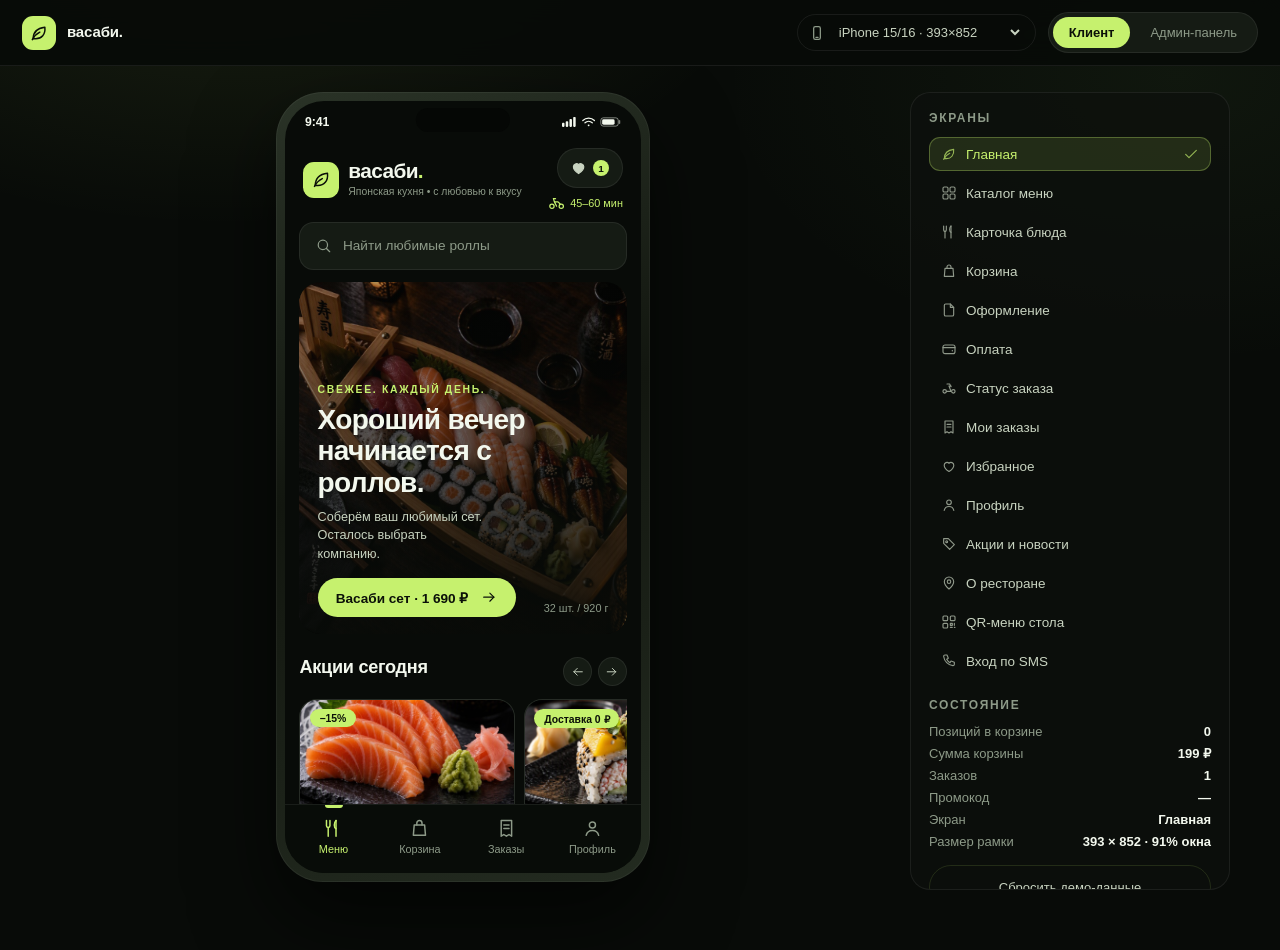
==== commit cf8dca82: "Шапка без подписи и обновлённый список «Что работает» Подпись «кликабельный прототип MVP» в шапке уб" ====
--- a/index.html
+++ b/index.html
@@ -3,7 +3,7 @@
 <head>
 <meta charset="utf-8">
 <meta name="viewport" content="width=device-width, initial-scale=1">
-<title>васаби. — кликабельный прототип MVP</title>
+<title>васаби.</title>
 <link rel="stylesheet" href="styles.css">
 </head>
 <body data-device="phone" data-mode="client">
@@ -15,7 +15,6 @@
     </span>
     <span class="tb-title">
       <strong>васаби.</strong>
-      <em>кликабельный прототип MVP</em>
     </span>
   </div>
   <div class="tb-right">
--- a/styles.css
+++ b/styles.css
@@ -55,7 +55,7 @@
 :focus-visible{outline:2px solid var(--lime);outline-offset:3px;}
 /* скрытый для глаза, но читаемый скринридером текст */
 .sr-only{
-  position:absolute;width:1px;height:1px;margin:-1px;padding:0;
+  position:absolute;left:0;width:1px;height:1px;margin:-1px;padding:0;
   overflow:hidden;clip:rect(0 0 0 0);white-space:nowrap;border:0;
 }
 /* зрительно кнопка остаётся маленькой, но пальцем попадать можно по площади 44 px */
@@ -82,7 +82,6 @@
 .tb-logo svg{width:20px;height:20px;}
 .tb-title{display:flex;flex-direction:column;line-height:1.25;}
 .tb-title strong{font-size:15px;font-weight:700;letter-spacing:-.01em;}
-.tb-title em{font-style:normal;font-size:11.5px;color:var(--muted);}
 .mode-switch{display:flex;gap:4px;padding:4px;border-radius:999px;background:var(--surface);border:1px solid var(--line-soft);}
 .mode-btn{
   border:0;background:transparent;color:var(--muted);
@@ -288,12 +287,25 @@
 /* поля по краям даёт только .section: собственный padding сложился бы с ним вдвое и съел ширину карточек */
 .chips{display:flex;gap:8px;overflow-x:auto;padding:2px 0 4px;scrollbar-width:none;}
 .chips::-webkit-scrollbar{display:none;}
+/* лента скроллится, но полосы нет — нужен знак, что справа есть ещё: затемнение у края */
+.chips-wrap{position:relative;}
+.chips-wrap::after{
+  content:"";position:absolute;top:0;right:0;bottom:0;width:26px;pointer-events:none;
+  background:linear-gradient(90deg, rgba(8,11,8,0), #080B08 82%);
+}
 .chip{
   flex:none;border:0;cursor:pointer;
   background:var(--surface-2);color:var(--soft);
-  padding:11px 18px;min-height:40px;border-radius:999px;font-size:13.5px;font-weight:500;
+  padding:11px 18px;min-height:44px;border-radius:999px;font-size:13.5px;font-weight:500;
 }
 .chip.is-active{background:var(--lime);color:#0B1008;font-weight:600;}
+/* на главной это переходы в категорию, а не фильтр: обводка вместо заливки + стрелка */
+.chip-nav{
+  display:inline-flex;align-items:center;gap:6px;
+  background:transparent;border:1px solid var(--line-soft);
+}
+.chip-nav .ic{width:13px;height:13px;opacity:.7;}
+.cats-head{font-size:12.5px;color:var(--muted);margin:22px 0 10px;}
 
 .search{
   display:flex;align-items:center;gap:10px;cursor:text;
@@ -362,6 +374,8 @@
   width:46px;height:27px;border-radius:999px;border:0;cursor:pointer;flex:none;
   background:var(--surface-2);position:relative;transition:.18s ease;
 }
+/* сам переключатель низкий, поэтому площадка под палец выше самого элемента */
+.opt-toggle::before{content:"";position:absolute;inset:-9px -4px;}
 .opt-toggle::after{
   content:"";position:absolute;top:3px;left:3px;width:21px;height:21px;border-radius:50%;
   background:var(--muted);transition:.18s ease;
@@ -643,12 +657,18 @@
 .insp-list-plain{display:flex;flex-direction:column;gap:7px;font-size:13px;color:var(--muted);line-height:1.45;}
 .insp-list-plain li{display:flex;gap:9px;}
 .insp-list-plain li::before{content:"";width:5px;height:5px;border-radius:50%;background:var(--lime);flex:none;margin-top:7px;}
+.insp-list-plain li.insp-group{
+  font-size:11px;font-weight:700;letter-spacing:.12em;text-transform:uppercase;color:var(--lime);
+  margin-top:10px;
+}
+.insp-list-plain li.insp-group:first-child{margin-top:0;}
+.insp-list-plain li.insp-group::before{content:none;}
 
 /* ---------- админ-панель ---------- */
 /* контейнер, а не окно: админка подстраивается под свою ширину — и на телефоне, и в узком окне десктопа */
 .admin-stage{max-width:1440px;margin:0 auto;container-type:inline-size;container-name:admin;}
 .admin-frame{
-  border-radius:18px;overflow:hidden;border:1px solid var(--line-soft);
+  border-radius:18px;overflow:hidden;overflow:clip;border:1px solid var(--line-soft);
   background:var(--panel);box-shadow:0 30px 80px rgba(0,0,0,.5);
 }
 .admin-browser{display:flex;align-items:center;gap:7px;padding:11px 16px;background:#161B15;border-bottom:1px solid var(--line-soft);}
@@ -677,9 +697,15 @@
   display:flex;align-items:center;justify-content:space-between;gap:16px;
   padding:16px 24px;border-bottom:1px solid var(--line-soft);
 }
-.admin-top h2{font-size:19px;font-weight:700;}
+.admin-top h1{font-size:19px;font-weight:700;}
 .admin-top .sub{font-size:12.5px;color:var(--muted);margin-top:3px;}
-.admin-body{padding:22px 24px 40px;overflow-x:auto;}
+/* без overflow-x:auto: иначе .admin-body становится скролл-контейнером
+   и липкая кнопка сохранения не может прижаться к низу окна.
+   Широкие таблицы прокручиваются внутри своих .a-panel. */
+.admin-body{padding:22px 24px 40px;}
+/* форме блюда горизонтальная прокрутка не нужна, а без неё кнопка
+   сохранения липнет к низу окна, пока владелец заполняет поля */
+#dishForm{overflow:visible;}
 
 .a-grid{display:grid;gap:14px;}
 .a-grid-4{grid-template-columns:repeat(4,minmax(0,1fr));}
@@ -691,8 +717,16 @@
 .a-stat .delta{font-size:12px;color:var(--muted);margin-top:5px;}
 
 .a-panel{background:var(--surface);border-radius:16px;padding:18px;}
-.a-panel h3{font-size:15px;font-weight:700;margin-bottom:14px;}
-.a-table{width:100%;border-collapse:collapse;font-size:13.5px;}
+.a-panel h2{font-size:15px;font-weight:700;margin-bottom:14px;}
+/* пояснение под заголовком: единый вертикальный ритм 14 px */
+.a-lead{margin:0 0 14px;font-size:13px;color:var(--muted);}
+.a-lead-sm{margin:0 0 10px;font-size:12.5px;color:var(--muted);}
+/* таблица не сжимается в нечитаемые колонки: если панель уже —
+   крутится таблица внутри панели, а не страница целиком */
+.a-table{width:100%;border-collapse:collapse;font-size:13.5px;min-width:640px;}
+.a-table-dishes{min-width:780px;}
+.a-table-clients{min-width:820px;}
+.a-table .nw{white-space:nowrap;}
 .a-table th{
   text-align:left;font-size:11.5px;letter-spacing:.08em;text-transform:uppercase;
   color:var(--muted);font-weight:600;padding:0 10px 10px;border-bottom:1px solid var(--line-soft);
@@ -700,6 +734,25 @@
 .a-table td{padding:12px 10px;border-bottom:1px solid var(--line-soft);vertical-align:middle;}
 .a-table tr:last-child td{border-bottom:0;}
 .a-table .thumb{width:42px;height:42px;border-radius:10px;object-fit:cover;}
+
+/* широкие таблицы на телефоне заменяем карточками */
+.a-cards{display:none;gap:10px;grid-template-columns:repeat(2,minmax(0,1fr));}
+.a-card{background:var(--surface-2);border-radius:14px;padding:12px;display:flex;gap:12px;}
+.a-card-col{display:block;}
+.a-card.is-stopped{opacity:.6;}
+.a-card-thumb{width:56px;height:56px;border-radius:12px;object-fit:cover;flex:none;}
+.a-card-body{flex:1;min-width:0;display:flex;flex-direction:column;gap:6px;}
+.a-card-title{display:flex;align-items:baseline;gap:8px;flex-wrap:wrap;font-size:14.5px;}
+.a-card-row{display:flex;align-items:center;gap:8px;flex-wrap:wrap;font-size:13px;}
+
+/* фото блюда: превью и загрузка своего снимка */
+.a-photo{display:flex;gap:14px;align-items:flex-start;margin-top:12px;}
+.a-photo-preview{
+  width:84px;height:84px;flex:none;border-radius:14px;object-fit:cover;
+  background:var(--surface-2);border:1px solid var(--line-soft);
+}
+.a-photo-fields{flex:1;min-width:0;display:flex;flex-direction:column;gap:8px;align-items:flex-start;}
+.a-photo-title{font-size:12.5px;font-weight:600;color:var(--soft);}
 .a-pill{
   display:inline-flex;align-items:center;gap:6px;border-radius:999px;padding:5px 11px;
   font-size:12px;font-weight:600;background:var(--surface-2);color:var(--soft);
@@ -715,7 +768,23 @@
 .a-btn:hover{color:var(--text);border-color:rgba(198,241,110,.45);}
 .a-btn.primary{background:var(--lime);color:#0B1008;border-color:var(--lime);font-weight:600;}
 .a-btn.danger{color:var(--danger);border-color:rgba(242,133,107,.4);}
+/* отметка «блюдо на главной» — звезда в таблице меню */
+.a-btn.star{width:44px;padding:10px;display:grid;place-items:center;color:var(--muted);}
+.a-btn.star .ic{width:18px;height:18px;}
+.a-btn.star.is-on{color:var(--lime);border-color:rgba(198,241,110,.5);background:rgba(198,241,110,.10);}
+.row-star{display:inline-flex;align-items:center;gap:8px;}
+.row-star .ic{width:16px;height:16px;color:var(--lime);}
 .a-row{display:flex;gap:8px;flex-wrap:wrap;}
+/* в таблице кнопки действий держатся в одну строку: перенос в столбик делал строку втрое выше картинки */
+.a-table .a-row{flex-wrap:nowrap;}
+/* одинаковая ширина кнопки стоп-листа: иначе таблица прыгает при переключении статуса */
+.a-table-dishes .a-btn-stop{min-width:132px;}
+.a-table-dishes .a-pill{min-width:78px;justify-content:center;}
+/* кнопка сохранения блюда остаётся под рукой, пока форма заполняется */
+.dish-form-actions{
+  position:sticky;bottom:0;z-index:3;margin-top:12px;padding:10px 0 2px;
+  background:linear-gradient(180deg,rgba(21,27,20,0),var(--surface) 46%);
+}
 
 .a-tabs{display:flex;gap:8px;margin-bottom:18px;}
 .a-tabs button{
@@ -833,6 +902,19 @@
 }
 .input-plain:focus{border-color:rgba(198,241,110,.45);}
 select.input-plain{appearance:none;}
+
+/* поле выбора файла: нативный элемент не переделать в кнопку,
+   поэтому доводим его до тап-таргета и приводим к общему виду полей */
+input[type="file"].a-file{
+  width:100%;min-height:44px;padding:9px 12px;
+  background:var(--surface-2);border:1px solid var(--line-soft);border-radius:12px;
+  color:var(--soft);font-size:13px;font-family:inherit;cursor:pointer;
+}
+input[type="file"].a-file::file-selector-button{
+  margin-right:10px;padding:8px 12px;border-radius:9px;
+  border:1px solid var(--line);background:var(--surface);color:var(--text);
+  font:inherit;font-size:12.5px;cursor:pointer;
+}
 
 .code-input{display:flex;gap:10px;}
 .code-input input{
@@ -919,12 +1001,15 @@
   .device-wrap{position:static;}
   .inspector{position:static;}
 }
+/* широкий экран: инспектор липкий, но со списком он длиннее окна — поэтому он листается сам */
+@media (min-width:961px){
+  body:not([data-size-class="lg"]) .inspector{
+    max-height:calc(100dvh - var(--topbar-h) - 36px);
+    overflow-y:auto;
+  }
+}
 @media (max-width:820px){
   body[data-size-class="lg"]{--dish-cols:2;--slot-cols:4;}
-}
-@media (max-width:760px){
-  /* подпись под названием съедает место, и шапка переносится в две строки */
-  .tb-title em{display:none;}
 }
 @media (max-width:640px){
   .stage{padding:16px 12px 40px;}
@@ -1003,7 +1088,6 @@
 @container admin (max-width:760px){
   /* таблица шире панели: пусть крутится она, а не вся страница */
   .a-panel{overflow-x:auto;}
-  .a-table{min-width:560px;}
   .a-grid-3{grid-template-columns:repeat(2,minmax(0,1fr));}
   .a-tabs{flex-wrap:nowrap;overflow-x:auto;scrollbar-width:none;}
   .a-tabs::-webkit-scrollbar{display:none;}
@@ -1012,6 +1096,11 @@
 
 @container admin (max-width:560px){
   .a-orders{grid-template-columns:minmax(0,1fr);}
+  /* широкие таблицы на телефоне читаются карточками */
+  .a-table-dishes,.a-table-clients,.a-table-promos,.a-table-qr,.a-table-report,.a-table-import{display:none;}
+  .a-cards{display:grid;grid-template-columns:minmax(0,1fr);}
+  .a-photo{flex-direction:column;}
+  .a-photo-preview{width:100%;height:150px;}
   /* вкладки в одну строку прятали бы последнюю: переносим, чтобы все статусы были на виду */
   .a-tabs{flex-wrap:wrap;overflow:visible;scrollbar-width:auto;}
   .a-stat{padding:14px 15px;}
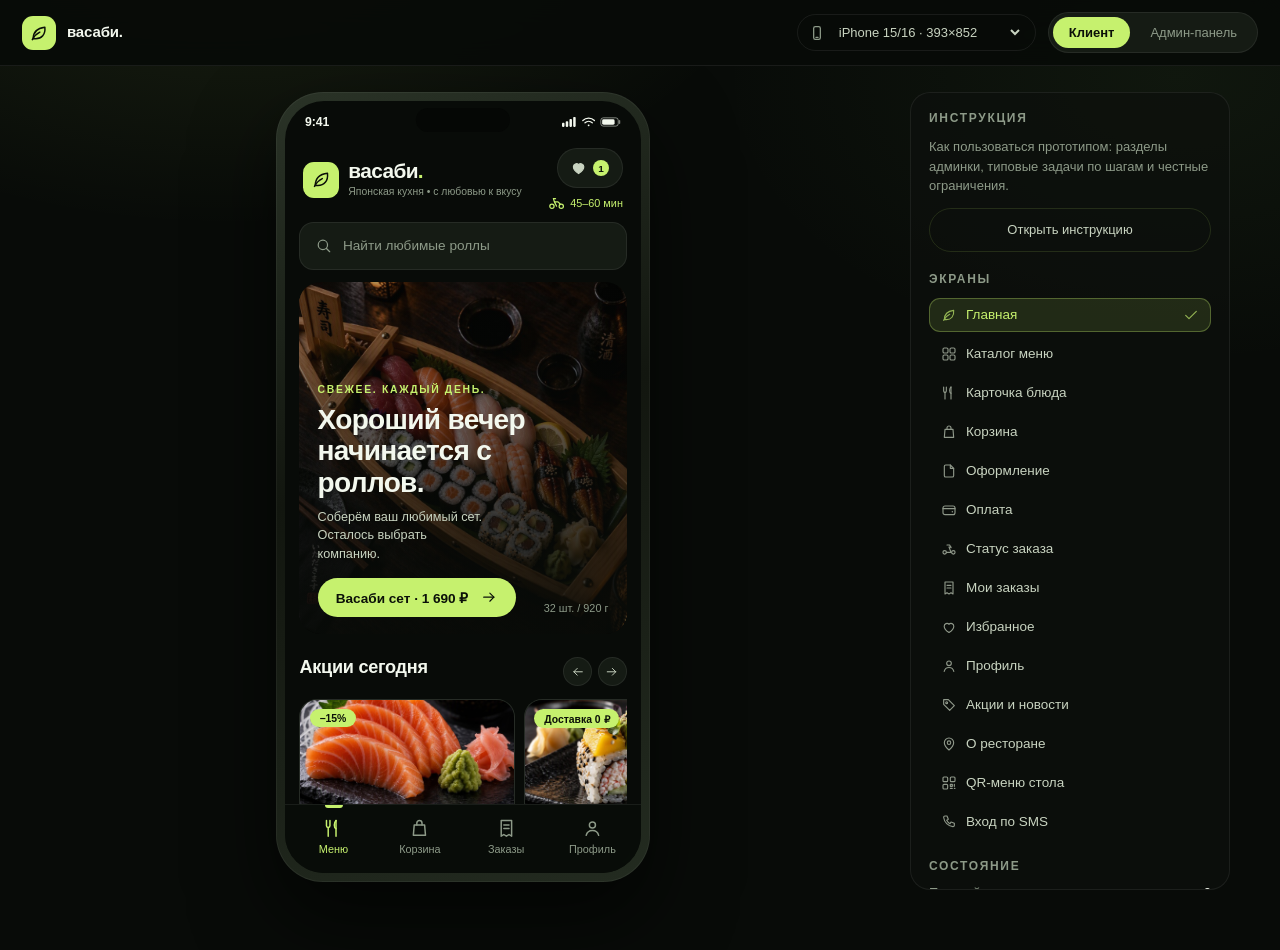
==== commit 84fbf1d4: "Инструкция для владельца: отдельная страница с группировкой по задачам README написан для программис" ====
--- a/index.html
+++ b/index.html
@@ -77,6 +77,11 @@
 
     <aside class="inspector" id="inspector">
       <div class="insp-block">
+        <h2 class="insp-title">Инструкция</h2>
+        <p class="insp-doc">Как пользоваться прототипом: разделы админки, типовые задачи по шагам и честные ограничения.</p>
+        <a class="btn-outline btn-sm" href="guide.html">Открыть инструкцию</a>
+      </div>
+      <div class="insp-block">
         <h2 class="insp-title">Экраны</h2>
         <div class="insp-list" id="screenList"></div>
       </div>
--- a/styles.css
+++ b/styles.css
@@ -280,6 +280,7 @@
 .btn-outline{
   border:1px solid var(--line);background:transparent;color:var(--soft);
   border-radius:999px;padding:9px 16px;min-height:44px;font-size:13px;cursor:pointer;
+  display:inline-flex;align-items:center;justify-content:center;text-decoration:none;
 }
 .btn-outline:hover{color:var(--text);border-color:rgba(198,241,110,.4);}
 .btn-sm{width:100%;margin-top:12px;}
@@ -337,6 +338,8 @@
 .pcard-meta{font-size:12px;color:var(--muted);}
 .pcard-desc{font-size:12.5px;color:var(--muted);line-height:1.4;display:-webkit-box;-webkit-line-clamp:2;-webkit-box-orient:vertical;overflow:hidden;}
 .pcard-foot{display:flex;align-items:center;justify-content:space-between;margin-top:auto;padding-top:6px;}
+.price-stack{display:flex;flex-direction:column;align-items:flex-start;gap:1px;min-width:0;}
+.price-old{font-size:11.5px;font-weight:500;color:var(--muted);line-height:1.2;}
 .pcard-price{font-size:18px;font-weight:700;color:var(--lime);}
 .plus-btn{
   width:44px;height:44px;flex:none;border-radius:50%;border:0;cursor:pointer;
@@ -393,6 +396,8 @@
 }
 .pdp-bar-row{display:flex;align-items:flex-end;justify-content:space-between;gap:12px;margin-bottom:12px;}
 .pdp-price{font-size:28px;font-weight:700;color:var(--lime);letter-spacing:-.02em;line-height:1;}
+.pdp-price-line{display:flex;align-items:baseline;gap:9px;flex-wrap:wrap;}
+.pdp-price-line .price-old{font-size:14px;}
 .pdp-price-cap{font-size:12px;color:var(--muted);margin-bottom:4px;}
 
 /* ---------- степпер ---------- */
@@ -525,10 +530,13 @@
 .profile-mail{font-size:13.5px;color:var(--muted);margin-top:4px;}
 .profile-role{display:inline-flex;align-items:center;gap:8px;color:var(--lime);font-size:13.5px;font-weight:600;margin-top:12px;}
 .profile-role .ic{width:18px;height:18px;}
-.bonus-bar{height:7px;border-radius:999px;background:var(--surface-2);overflow:hidden;margin:16px 0 8px;}
-.bonus-bar i{display:block;height:100%;border-radius:999px;background:var(--lime);}
-.bonus-val{display:flex;align-items:center;gap:8px;font-size:13.5px;color:var(--muted);}
-.bonus-val b{color:var(--lime);font-weight:700;}
+.bonus-balance{display:flex;align-items:baseline;gap:9px;margin-top:18px;color:var(--lime);}
+.bonus-balance b{font-size:38px;line-height:1;letter-spacing:-.04em;}
+.bonus-balance span{font-size:15px;font-weight:600;}
+.bonus-history{border-top:1px solid var(--line-soft);margin-top:14px;padding-top:12px;}
+.bonus-history .sum-row{font-size:12.5px;padding:7px 0;}
+.bonus-history .sum-row small{display:block;color:var(--muted);font-size:11.5px;margin-top:3px;}
+.bonus-history .ic{width:15px;height:15px;vertical-align:-3px;margin-right:5px;}
 
 /* ---------- избранное ---------- */
 .fav-head{
@@ -641,6 +649,7 @@
   border-radius:20px;padding:18px;
 }
 .insp-title{font-size:12px;font-weight:700;letter-spacing:.14em;text-transform:uppercase;color:var(--muted);margin-bottom:12px;}
+.insp-doc{font-size:13px;line-height:1.5;color:var(--muted);}
 .insp-list{display:flex;flex-direction:column;gap:5px;}
 .insp-item{
   display:flex;align-items:center;justify-content:space-between;gap:10px;
@@ -699,6 +708,12 @@
 }
 .admin-top h1{font-size:19px;font-weight:700;}
 .admin-top .sub{font-size:12.5px;color:var(--muted);margin-top:3px;}
+.a-guide{
+  display:inline-flex;align-items:center;min-height:36px;padding:0 14px;border-radius:999px;
+  border:1px solid var(--line);color:var(--lime);font-size:13px;font-weight:600;
+  text-decoration:none;white-space:nowrap;
+}
+.a-guide:hover{background:rgba(198,241,110,.10);border-color:rgba(198,241,110,.4);}
 /* без overflow-x:auto: иначе .admin-body становится скролл-контейнером
    и липкая кнопка сохранения не может прижаться к низу окна.
    Широкие таблицы прокручиваются внутри своих .a-panel. */
@@ -753,6 +768,63 @@
 }
 .a-photo-fields{flex:1;min-width:0;display:flex;flex-direction:column;gap:8px;align-items:flex-start;}
 .a-photo-title{font-size:12.5px;font-weight:600;color:var(--soft);}
+.a-labeled{display:flex;flex-direction:column;gap:6px;min-width:0;font-size:12px;color:var(--soft);}
+.a-labeled .input-plain{width:100%;}
+/* форма блюда: подпись над каждым полем, две равные колонки.
+   Раньше часть полей шла с подписью, часть по placeholder — ряды
+   получались разной высоты, и поля в строке не совпадали.
+   Название — во всю ширину: его читают и правят чаще всего */
+.dish-fields{grid-template-columns:repeat(2,minmax(0,1fr));gap:12px 10px;align-items:start;}
+.dish-fields > .a-labeled:first-child{grid-column:1 / -1;}
+.a-badge-field{margin-top:12px;}
+.a-badge-presets{display:flex;flex-wrap:wrap;gap:8px;margin-top:10px;}
+.a-badge-preset{
+  min-height:44px;padding:9px 14px;border:1px solid var(--line-soft);border-radius:999px;
+  background:var(--surface-2);color:var(--soft);font-size:12.5px;cursor:pointer;
+}
+.a-badge-preset:hover{border-color:var(--lime);color:var(--text);}
+.a-badge-preset.is-active{border-color:var(--lime);background:rgba(198,241,110,.13);color:var(--lime);}
+.a-form-note{margin:10px 0 0;font-size:12px;line-height:1.5;color:var(--muted);}
+.a-form-error{margin-top:10px;font-size:12px;line-height:1.5;color:var(--danger);}
+.a-stock{width:100%;margin-top:4px;border-top:1px solid var(--line-soft);padding-top:8px;}
+.a-stock summary{min-height:44px;display:flex;align-items:center;cursor:pointer;color:var(--soft);font-size:12.5px;font-weight:600;}
+.a-stock-grid{display:grid;grid-template-columns:repeat(auto-fill,minmax(64px,1fr));gap:8px;margin-top:6px;}
+.a-stock-image{padding:3px;min-height:48px;border:1px solid var(--line-soft);border-radius:11px;background:var(--surface-2);cursor:pointer;}
+.a-stock-image img{display:block;width:100%;aspect-ratio:1;object-fit:cover;border-radius:8px;}
+.a-stock-image.is-active{border-color:var(--lime);box-shadow:0 0 0 1px var(--lime);}
+.a-stock-banners{grid-template-columns:repeat(auto-fill,minmax(104px,1fr));}
+.a-stock-banners .a-stock-image img{aspect-ratio:2/1;}
+.a-menu-import summary{display:flex;align-items:center;justify-content:space-between;gap:14px;min-height:44px;cursor:pointer;list-style:none;}
+.a-menu-import summary::-webkit-details-marker{display:none;}
+.a-menu-import summary::after{content:'+';flex:none;color:var(--lime);font-size:22px;font-weight:400;}
+.a-menu-import[open] summary::after{content:'−';}
+.a-menu-import summary span{display:flex;flex-direction:column;gap:5px;}
+.a-menu-import summary b{font-size:15px;}
+.a-menu-import summary small{font-size:12.5px;font-weight:400;color:var(--muted);line-height:1.4;}
+.a-import-body{border-top:1px solid var(--line-soft);margin-top:12px;padding-top:14px;}
+.a-push-preview{display:flex;flex-direction:column;align-items:flex-start;gap:7px;margin-top:14px;padding:14px;border:1px solid var(--line-soft);border-radius:15px;background:var(--surface-2);}
+.a-push-brand{display:flex;align-items:center;gap:6px;width:100%;font-size:12px;color:var(--muted);}
+.a-push-brand .ic{width:15px;height:15px;}
+.a-push-brand span{margin-left:auto;}
+.a-push-preview b{font-size:14px;line-height:1.35;}
+.a-push-preview p{margin:0;font-size:13px;color:var(--soft);line-height:1.45;overflow-wrap:anywhere;}
+/* получатели и кнопка отправки: между ними был нулевой зазор,
+   строка слипалась с кнопкой — разводим по вертикальному ритму */
+.a-push-recipients{margin:14px 0 0;font-size:12.5px;color:var(--soft);}
+.a-push-send{margin-top:12px;}
+.a-btn:disabled{opacity:.45;cursor:not-allowed;}
+.a-banner-row{display:flex;gap:12px;align-items:flex-start;}
+.a-banner-thumb{width:112px;aspect-ratio:2/1;object-fit:cover;border-radius:10px;flex:none;background:var(--surface-2);}
+.a-banner-info{flex:1;min-width:0;}
+.a-banner-info .a-pill{margin-right:4px;}
+.a-banner-photo{flex-direction:column;}
+.a-banner-preview{display:block;width:100%;aspect-ratio:2/1;object-fit:cover;border-radius:14px;background:var(--surface-2);border:1px solid var(--line-soft);}
+.a-subform{border-top:1px solid var(--line-soft);margin-top:14px;padding-top:14px;}
+.a-subform h3{font-size:13.5px;margin:0 0 12px;}
+.a-subform .a-row{margin-top:10px;}
+.a-staff-row{align-items:flex-start;gap:12px;}
+.a-role-select{flex:0 1 190px;min-width:150px;}
+.a-role-select .input-plain{width:100%;font-size:12.5px;}
 .a-pill{
   display:inline-flex;align-items:center;gap:6px;border-radius:999px;padding:5px 11px;
   font-size:12px;font-weight:600;background:var(--surface-2);color:var(--soft);
@@ -783,7 +855,13 @@
 /* кнопка сохранения блюда остаётся под рукой, пока форма заполняется */
 .dish-form-actions{
   position:sticky;bottom:0;z-index:3;margin-top:12px;padding:10px 0 2px;
-  background:linear-gradient(180deg,rgba(21,27,20,0),var(--surface) 46%);
+  background:var(--surface);
+}
+/* текст под липкой кнопкой гас, а не просвечивал сквозь неё */
+.dish-form-actions::before{
+  content:'';position:absolute;left:0;right:0;bottom:100%;height:18px;
+  background:linear-gradient(180deg,rgba(21,27,20,0),var(--surface));
+  pointer-events:none;
 }
 
 .a-tabs{display:flex;gap:8px;margin-bottom:18px;}
@@ -1070,8 +1148,14 @@
    min-content, поэтому широкая таблица раздувала бы ряд вместо внутренней прокрутки */
 
 @container admin (max-width:1100px){
-  .a-grid-split,.a-grid-2{grid-template-columns:minmax(0,1fr);}
+  .a-grid-split{grid-template-columns:minmax(0,1fr);}
   .a-grid-4{grid-template-columns:repeat(2,minmax(0,1fr));}
+}
+
+/* равные две колонки держатся до 860 px: на ноутбуке «Описание» и «Состав»
+   в одну колонку растягивали форму на пол-экрана */
+@container admin (max-width:860px){
+  .a-grid-2{grid-template-columns:minmax(0,1fr);}
 }
 
 @container admin (max-width:900px){
@@ -1094,13 +1178,25 @@
   .a-tabs button{flex:none;}
 }
 
+/* Таблицы админки шире панели уже на 1140 px: колонка действий
+   («Стоп-лист», «Правка») уезжала за горизонтальную прокрутку и
+   терялась. Ниже этого порога показываем карточки — все кнопки видны сразу */
+@container admin (max-width:1140px){
+  .a-table-dishes,.a-table-clients,.a-table-promos,.a-table-qr,.a-table-report,.a-table-import,.a-table-menu-import{display:none;}
+  .a-cards{display:grid;grid-template-columns:repeat(2,minmax(0,1fr));}
+}
+
 @container admin (max-width:560px){
   .a-orders{grid-template-columns:minmax(0,1fr);}
-  /* широкие таблицы на телефоне читаются карточками */
-  .a-table-dishes,.a-table-clients,.a-table-promos,.a-table-qr,.a-table-report,.a-table-import{display:none;}
-  .a-cards{display:grid;grid-template-columns:minmax(0,1fr);}
+  /* карточки в одну колонку */
+  .a-cards{grid-template-columns:minmax(0,1fr);}
+  .dish-fields{grid-template-columns:minmax(0,1fr);}
   .a-photo{flex-direction:column;}
   .a-photo-preview{width:100%;height:150px;}
+  .a-banner-row{flex-direction:column;}
+  .a-banner-thumb{width:100%;}
+  .a-banner-info{width:100%;}
+  .a-role-select{flex:1 1 100%;min-width:0;width:100%;}
   /* вкладки в одну строку прятали бы последнюю: переносим, чтобы все статусы были на виду */
   .a-tabs{flex-wrap:wrap;overflow:visible;scrollbar-width:auto;}
   .a-stat{padding:14px 15px;}
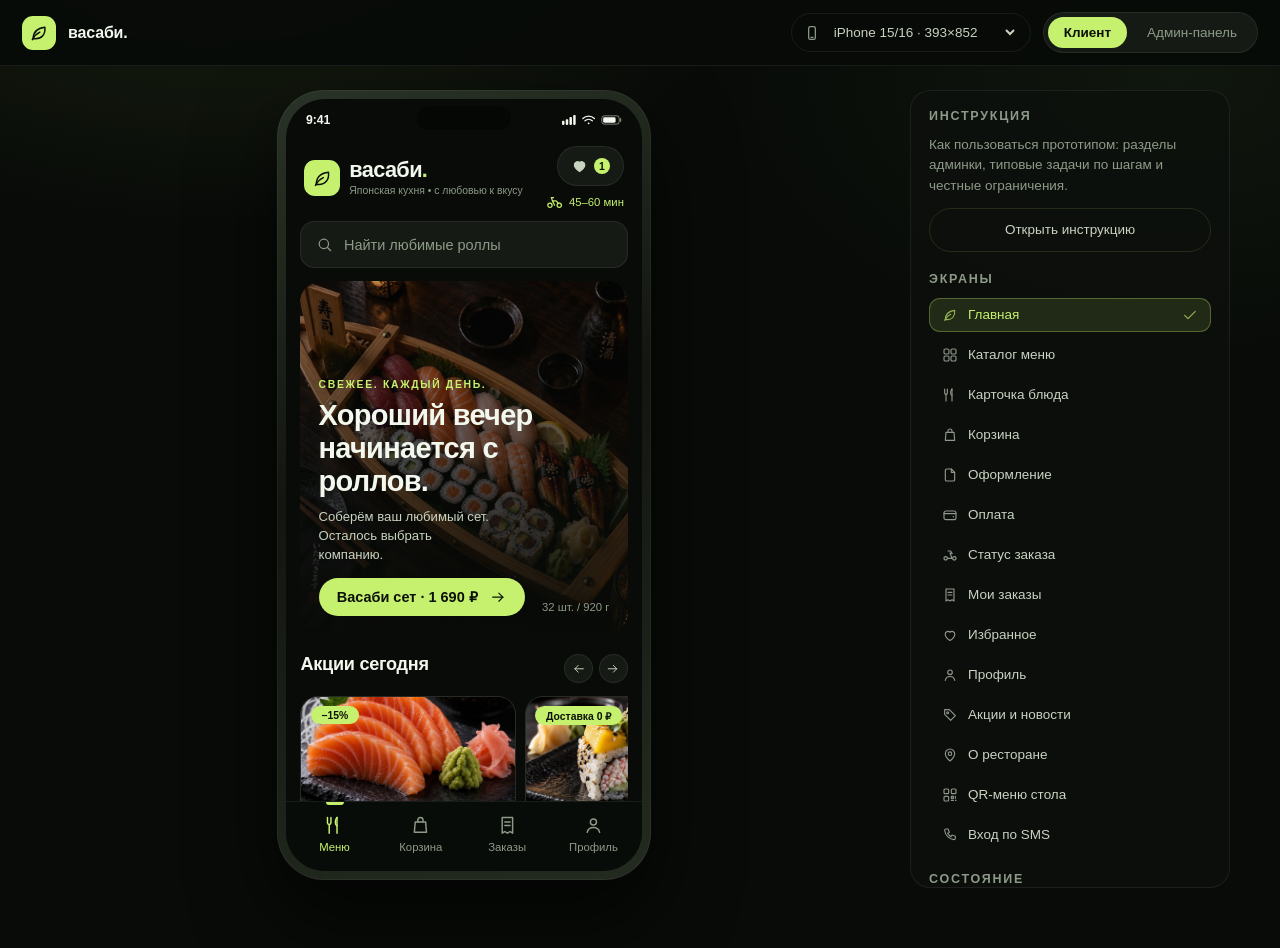
==== commit ce48c6f2: "Бонусы начисляются прямо под гостем; карточки заказов не уже 420 px - «Начислить баллы» без модально" ====
--- a/index.html
+++ b/index.html
@@ -100,6 +100,7 @@
 
   <!-- ======================= АДМИН-ПАНЕЛЬ ======================= -->
   <section class="admin-stage" id="adminStage" hidden>
+    <div class="toast admin-toast" id="adminToast" role="status" aria-live="polite"></div>
     <div class="admin-frame">
       <div class="admin-browser">
         <span class="dot r"></span><span class="dot y"></span><span class="dot g"></span>
--- a/styles.css
+++ b/styles.css
@@ -4,6 +4,9 @@
    ========================================================================= */
 
 :root{
+  /* тёмная схема: нативная полоса прокрутки в браузере оставалась белой
+     и выбивалась из оформления, а выпадающие списки тоже были светлыми */
+  color-scheme:dark;
   --bg:#080B08;
   --panel:#0D110D;
   --surface:#151B14;
@@ -19,6 +22,30 @@
   --line-soft:rgba(255,255,255,.07);
   --danger:#F2856B;
   --font:"Inter","SF Pro Display",-apple-system,BlinkMacSystemFont,"Segoe UI",Roboto,"Helvetica Neue",Arial,sans-serif;
+
+  /* ---------- шрифтовая шкала ----------
+     Одиннадцать размеров вместо двух с половиной десятка: мелочь, подпись,
+     текст, акцент, цена и заголовки. Названия — по шагу, не по пикселям. */
+  --fs-11:11.5px;   /* мелочь: старая цена, бейджи */
+  --fs-12:12.5px;   /* подпись, приглушённый текст */
+  --fs-13:13.5px;   /* второстепенный текст */
+  --fs-14:14.5px;   /* основной текст */
+  --fs-16:16px;     /* акцент, названия карточек */
+  --fs-18:18px;     /* цены и разделы */
+  --fs-20:20px;     /* заголовок блока */
+  --fs-24:24px;     /* крупный заголовок, имя гостя */
+  --fs-28:28px;     /* сумма в липкой панели */
+  --fs-32:32px;     /* заголовок экрана */
+  --fs-40:40px;     /* крупные числа: баланс бонусов */
+
+  /* ---------- сетка отступов ----------
+     Чётные шаги: 2 px — самый мелкий зазор, дальше шаг 2, 4, 6… 60 px.
+     Все значения кратны двум, поэтому блоки встают на одну сетку. */
+  --sp-2:2px;  --sp-4:4px;  --sp-6:6px;  --sp-8:8px;   --sp-10:10px;
+  --sp-12:12px; --sp-14:14px; --sp-16:16px; --sp-18:18px; --sp-20:20px;
+  --sp-22:22px; --sp-24:24px; --sp-28:28px; --sp-32:32px; --sp-36:36px;
+  --sp-40:40px; --sp-48:48px; --sp-60:60px;
+
   /* 16 px — поля по краям экрана: 20 съедали слишком много ширины у двух колонок карточек */
   --pad:16px;
   --device-w:393px;
@@ -47,6 +74,16 @@
 .ic{width:20px;height:20px;flex:none;}
 [hidden]{display:none !important;}
 
+/* ---------- полосы прокрутки ----------
+   Свой бегунок вместо системного: одинаково тёмный в панели демо, админке
+   и инструкции, а не белая полоса на общем тёмном фоне. */
+*{scrollbar-width:thin;scrollbar-color:#3B4733 transparent;}
+::-webkit-scrollbar{width:10px;height:10px;}
+::-webkit-scrollbar-track{background:transparent;}
+::-webkit-scrollbar-thumb{background:#3B4733;border-radius:999px;border:2px solid transparent;background-clip:content-box;}
+::-webkit-scrollbar-thumb:hover{background:#4C5B3E;background-clip:content-box;}
+::-webkit-scrollbar-corner{background:transparent;}
+
 /* ---------- касание, фокус, скрытый текст ---------- */
 button,a[href],input,select,textarea,[role=button],[data-act]{
   -webkit-tap-highlight-color:transparent;
@@ -67,13 +104,13 @@
 /* ---------- верхняя панель страницы ---------- */
 .topbar{
   position:sticky;top:0;z-index:60;
-  display:flex;align-items:center;justify-content:space-between;gap:16px;
-  padding:12px 22px;
+  display:flex;align-items:center;justify-content:space-between;gap:var(--sp-16);
+  padding:var(--sp-12) var(--sp-22);
   background:rgba(8,11,8,.95);
   backdrop-filter:blur(14px);
   border-bottom:1px solid var(--line-soft);
 }
-.tb-brand{display:flex;align-items:center;gap:11px;}
+.tb-brand{display:flex;align-items:center;gap:var(--sp-12);}
 .tb-logo{
   width:34px;height:34px;border-radius:11px;flex:none;
   background:var(--lime);color:#0B1008;
@@ -81,43 +118,43 @@
 }
 .tb-logo svg{width:20px;height:20px;}
 .tb-title{display:flex;flex-direction:column;line-height:1.25;}
-.tb-title strong{font-size:15px;font-weight:700;letter-spacing:-.01em;}
-.mode-switch{display:flex;gap:4px;padding:4px;border-radius:999px;background:var(--surface);border:1px solid var(--line-soft);}
+.tb-title strong{font-size:var(--fs-16);font-weight:700;letter-spacing:-.01em;}
+.mode-switch{display:flex;gap:var(--sp-4);padding:var(--sp-4);border-radius:999px;background:var(--surface);border:1px solid var(--line-soft);}
 .mode-btn{
   border:0;background:transparent;color:var(--muted);
-  font-size:13px;font-weight:500;padding:8px 16px;border-radius:999px;cursor:pointer;
+  font-size:var(--fs-13);font-weight:500;padding:var(--sp-8) var(--sp-16);border-radius:999px;cursor:pointer;
 }
 .mode-btn:hover{color:var(--text);}
 .mode-btn.is-active{background:var(--lime);color:#0B1008;font-weight:600;}
 
-.tb-right{display:flex;align-items:center;gap:12px;}
+.tb-right{display:flex;align-items:center;gap:var(--sp-12);}
 .tb-size{
-  display:flex;align-items:center;gap:8px;
-  border:1px solid var(--line-soft);border-radius:999px;padding:5px 12px 5px 11px;
+  display:flex;align-items:center;gap:var(--sp-8);
+  border:1px solid var(--line-soft);border-radius:999px;padding:var(--sp-6) var(--sp-12) var(--sp-6) var(--sp-12);
 }
 .tb-size-ico{width:16px;height:16px;flex:none;color:var(--muted);}
 .tb-size select{
   border:0;background:transparent;color:var(--soft);cursor:pointer;
-  font-family:inherit;font-size:13px;padding:4px 2px;max-width:190px;
+  font-family:inherit;font-size:var(--fs-13);padding:var(--sp-4) var(--sp-2);max-width:190px;
 }
 .tb-size select:hover{color:var(--text);}
 .tb-size select option{background:#12170F;color:var(--text);}
-.tb-size-custom{display:flex;align-items:center;gap:5px;}
+.tb-size-custom{display:flex;align-items:center;gap:var(--sp-6);}
 .tb-size-custom input{
   width:58px;background:var(--surface);border:1px solid var(--line-soft);border-radius:9px;
-  color:var(--text);font-family:inherit;font-size:12.5px;padding:5px 6px;text-align:center;
+  color:var(--text);font-family:inherit;font-size:var(--fs-12);padding:var(--sp-6) var(--sp-6);text-align:center;
 }
 .tb-size-custom input:focus{outline:none;border-color:rgba(198,241,110,.45);}
-.tb-size-x{color:var(--muted);font-size:12.5px;}
+.tb-size-x{color:var(--muted);font-size:var(--fs-12);}
 body[data-mode="admin"] .tb-size{display:none;}
 
-.stage{padding:26px 22px 60px;}
+.stage{padding:var(--sp-24) var(--sp-22) var(--sp-60);}
 
 /* ---------- сцена клиента ---------- */
 .client-stage{
   display:grid;
   grid-template-columns:minmax(0,1fr) 320px;
-  gap:34px;align-items:start;
+  gap:var(--sp-32);align-items:start;
   max-width:1180px;margin:0 auto;
 }
 .device-wrap{
@@ -141,13 +178,13 @@
 }
 .statusbar{
   height:46px;flex:none;display:flex;align-items:center;justify-content:space-between;
-  padding:0 22px;font-size:13.5px;font-weight:600;color:var(--text);position:relative;z-index:5;
+  padding:0 var(--sp-22);font-size:var(--fs-13);font-weight:600;color:var(--text);position:relative;z-index:5;
 }
 .sb-notch{
   position:absolute;left:50%;top:8px;transform:translateX(-50%);
   width:104px;height:26px;border-radius:999px;background:#050705;
 }
-.sb-icons{display:flex;align-items:center;gap:5px;}
+.sb-icons{display:flex;align-items:center;gap:var(--sp-6);}
 .sb-icons svg{height:11px;}
 .sb-icons svg:nth-child(2){height:11px;}
 
@@ -161,24 +198,27 @@
 .dock{flex:none;position:relative;z-index:6;}
 .toast{
   position:absolute;left:16px;right:16px;bottom:96px;z-index:20;
-  background:#EAFBE0;color:#0B1008;padding:12px 16px;border-radius:14px;
-  font-size:13.5px;font-weight:500;
+  background:#EAFBE0;color:#0B1008;padding:var(--sp-12) var(--sp-16);border-radius:14px;
+  font-size:var(--fs-13);font-weight:500;
   box-shadow:0 12px 30px rgba(0,0,0,.45);
   opacity:0;transform:translateY(10px);pointer-events:none;transition:.24s ease;
 }
 .toast.is-on{opacity:1;transform:translateY(0);}
+/* тост админки: рамка телефона скрыта, поэтому у панели свой, поверх окна */
+.admin-toast{position:fixed;left:50%;right:auto;bottom:24px;transform:translate(-50%,12px);z-index:60;}
+.admin-toast.is-on{transform:translate(-50%,0);}
 
 /* ---------- нижняя навигация ---------- */
 .tabbar{
   display:grid;grid-template-columns:repeat(4,1fr);
-  padding:8px 6px 20px;
+  padding:var(--sp-8) var(--sp-6) var(--sp-20);
   background:rgba(9,13,9,.94);backdrop-filter:blur(16px);
   border-top:1px solid var(--line-soft);
 }
 .tab{
   border:0;background:transparent;cursor:pointer;
-  display:flex;flex-direction:column;align-items:center;gap:5px;
-  color:var(--muted);font-size:12px;font-weight:500;padding:6px 0 0;position:relative;
+  display:flex;flex-direction:column;align-items:center;gap:var(--sp-6);
+  color:var(--muted);font-size:var(--fs-12);font-weight:500;padding:var(--sp-6) 0 0;position:relative;
 }
 .tab .ic{width:23px;height:23px;}
 .tab.is-active{color:var(--lime);}
@@ -188,27 +228,27 @@
 }
 .tab-badge{
   position:absolute;top:-2px;left:calc(50% + 8px);
-  min-width:17px;height:17px;padding:0 4px;border-radius:999px;
-  background:var(--lime);color:#0B1008;font-size:11px;font-weight:700;
+  min-width:17px;height:17px;padding:0 var(--sp-4);border-radius:999px;
+  background:var(--lime);color:#0B1008;font-size:var(--fs-11);font-weight:700;
   display:grid;place-items:center;
 }
 
 /* ---------- полоса корзины ---------- */
-.cartbar{padding:8px 14px 4px;background:rgba(9,13,9,.94);}
+.cartbar{padding:var(--sp-8) var(--sp-14) var(--sp-4);background:rgba(9,13,9,.94);}
 .cartbar-inner{
-  display:flex;align-items:center;justify-content:space-between;gap:12px;
+  display:flex;align-items:center;justify-content:space-between;gap:var(--sp-12);
   background:var(--lime);color:#0B1008;border-radius:999px;
-  padding:0 20px;height:54px;cursor:pointer;border:0;width:100%;
-  font-size:15px;font-weight:700;
-}
-.cartbar-inner .cb-left{display:flex;align-items:center;gap:9px;}
+  padding:0 var(--sp-20);height:54px;cursor:pointer;border:0;width:100%;
+  font-size:var(--fs-16);font-weight:700;
+}
+.cartbar-inner .cb-left{display:flex;align-items:center;gap:var(--sp-10);}
 .cartbar-inner .ic{width:20px;height:20px;}
-.cartbar-inner .cb-right{display:flex;align-items:center;gap:9px;}
-.cartbar-inner .cb-arrow{font-size:19px;line-height:1;}
+.cartbar-inner .cb-right{display:flex;align-items:center;gap:var(--sp-10);}
+.cartbar-inner .cb-arrow{font-size:var(--fs-18);line-height:1;}
 
 /* ---------- общие элементы приложения ---------- */
-.app-header{padding:6px 20px 12px;}
-.app-header-row{display:flex;align-items:center;justify-content:space-between;gap:10px;}
+.app-header{padding:var(--sp-6) var(--sp-20) var(--sp-12);}
+.app-header-row{display:flex;align-items:center;justify-content:space-between;gap:var(--sp-10);}
 .logo-mark{
   width:40px;height:40px;border-radius:12px;flex:none;
   background:var(--lime);color:#0B1008;display:grid;place-items:center;
@@ -216,46 +256,46 @@
 .logo-mark svg{width:23px;height:23px;}
 .brand-text{min-width:0;overflow:hidden;display:block;}
 .logo-btn{
-  display:flex;align-items:center;gap:10px;padding:0;border:0;background:transparent;
+  display:flex;align-items:center;gap:var(--sp-10);padding:0;border:0;background:transparent;
   color:inherit;text-align:left;cursor:pointer;font:inherit;min-width:0;
 }
 .logo-btn:hover .logo-mark{transform:rotate(-6deg) scale(1.04);}
 .logo-btn:hover .wordmark{opacity:.82;}
 .logo-btn .logo-mark{transition:transform .18s ease;}
 .logo-btn:focus-visible{outline:2px solid var(--lime);outline-offset:4px;border-radius:12px;}
-.wordmark{font-size:23px;font-weight:700;letter-spacing:-.03em;line-height:1;white-space:nowrap;}
+.wordmark{font-size:var(--fs-24);font-weight:700;letter-spacing:-.03em;line-height:1;white-space:nowrap;}
 .wordmark .dot{color:var(--lime);}
-.tagline{font-size:11.5px;color:var(--muted);margin-top:4px;white-space:nowrap;overflow:hidden;text-overflow:ellipsis;}
-.hdr-right{text-align:right;color:var(--soft);flex:none;font-size:12px;}
-.hdr-right .bike{display:flex;align-items:center;justify-content:flex-end;gap:6px;color:var(--lime);white-space:nowrap;}
+.tagline{font-size:var(--fs-11);color:var(--muted);margin-top:var(--sp-4);white-space:nowrap;overflow:hidden;text-overflow:ellipsis;}
+.hdr-right{text-align:right;color:var(--soft);flex:none;font-size:var(--fs-12);}
+.hdr-right .bike{display:flex;align-items:center;justify-content:flex-end;gap:var(--sp-6);color:var(--lime);white-space:nowrap;}
 .hdr-right .bike .ic{width:19px;height:19px;}
-.hdr-right .time{font-size:12px;color:var(--soft);margin-top:3px;white-space:nowrap;}
+.hdr-right .time{font-size:var(--fs-12);color:var(--soft);margin-top:var(--sp-4);white-space:nowrap;}
 
 .eyebrow{
-  font-size:11.5px;font-weight:700;letter-spacing:.16em;text-transform:uppercase;
+  font-size:var(--fs-11);font-weight:700;letter-spacing:.16em;text-transform:uppercase;
   color:var(--lime);
 }
-.h1{font-size:32px;font-weight:700;letter-spacing:-.025em;line-height:1.14;}
-.h2{font-size:20px;font-weight:700;letter-spacing:-.015em;}
+.h1{font-size:var(--fs-32);font-weight:700;letter-spacing:-.025em;line-height:1.14;}
+.h2{font-size:var(--fs-20);font-weight:700;letter-spacing:-.015em;}
 .muted{color:var(--muted);}
 .soft{color:var(--soft);}
-.small{font-size:12.5px;}
-.section{padding:0 var(--pad);margin-bottom:26px;}
+.small{font-size:var(--fs-12);}
+.section{padding:0 var(--pad);margin-bottom:var(--sp-24);}
 .stack{display:flex;flex-direction:column;}
-.gap-6{gap:6px}.gap-10{gap:10px}.gap-14{gap:14px}.gap-18{gap:18px}
+.gap-6{gap:var(--sp-6)}.gap-10{gap:var(--sp-10)}.gap-14{gap:var(--sp-14)}.gap-18{gap:var(--sp-18)}
 .row{display:flex;align-items:center;}
 .between{justify-content:space-between;}
 .grow{flex:1;min-width:0;}
 
-.card{background:var(--surface);border-radius:20px;padding:18px;}
-.panel-olive{background:var(--olive);border-radius:20px;padding:18px;}
+.card{background:var(--surface);border-radius:20px;padding:var(--sp-18);}
+.panel-olive{background:var(--olive);border-radius:20px;padding:var(--sp-18);}
 
 .app-bar{
-  display:flex;align-items:center;gap:12px;
-  padding:8px 16px 10px;position:sticky;top:0;z-index:4;
+  display:flex;align-items:center;gap:var(--sp-12);
+  padding:var(--sp-8) var(--sp-16) var(--sp-10);position:sticky;top:0;z-index:4;
   background:linear-gradient(180deg,var(--bg) 70%,rgba(8,11,8,0));
 }
-.app-bar .ab-title{font-size:17px;font-weight:700;}
+.app-bar .ab-title{font-size:var(--fs-18);font-weight:700;}
 .back-btn{
   width:44px;height:44px;flex:none;border-radius:50%;
   border:1px solid var(--line-soft);background:var(--surface);
@@ -267,9 +307,9 @@
 .btn-lime{
   width:100%;border:0;cursor:pointer;
   background:var(--lime);color:#0B1008;
-  border-radius:999px;height:56px;padding:0 24px;
-  display:flex;align-items:center;justify-content:space-between;gap:12px;
-  font-size:16px;font-weight:700;
+  border-radius:999px;height:56px;padding:0 var(--sp-24);
+  display:flex;align-items:center;justify-content:space-between;gap:var(--sp-12);
+  font-size:var(--fs-16);font-weight:700;
   transition:transform .12s ease,filter .12s ease;
 }
 .btn-lime:active{transform:scale(.985);filter:brightness(.95);}
@@ -279,14 +319,14 @@
 .btn-lime[disabled]{opacity:.45;cursor:not-allowed;}
 .btn-outline{
   border:1px solid var(--line);background:transparent;color:var(--soft);
-  border-radius:999px;padding:9px 16px;min-height:44px;font-size:13px;cursor:pointer;
+  border-radius:999px;padding:var(--sp-10) var(--sp-16);min-height:44px;font-size:var(--fs-13);cursor:pointer;
   display:inline-flex;align-items:center;justify-content:center;text-decoration:none;
 }
 .btn-outline:hover{color:var(--text);border-color:rgba(198,241,110,.4);}
-.btn-sm{width:100%;margin-top:12px;}
+.btn-sm{width:100%;margin-top:var(--sp-12);}
 
 /* поля по краям даёт только .section: собственный padding сложился бы с ним вдвое и съел ширину карточек */
-.chips{display:flex;gap:8px;overflow-x:auto;padding:2px 0 4px;scrollbar-width:none;}
+.chips{display:flex;gap:var(--sp-8);overflow-x:auto;padding:var(--sp-2) 0 var(--sp-4);scrollbar-width:none;}
 .chips::-webkit-scrollbar{display:none;}
 /* лента скроллится, но полосы нет — нужен знак, что справа есть ещё: затемнение у края */
 .chips-wrap{position:relative;}
@@ -297,31 +337,31 @@
 .chip{
   flex:none;border:0;cursor:pointer;
   background:var(--surface-2);color:var(--soft);
-  padding:11px 18px;min-height:44px;border-radius:999px;font-size:13.5px;font-weight:500;
+  padding:var(--sp-12) var(--sp-18);min-height:44px;border-radius:999px;font-size:var(--fs-13);font-weight:500;
 }
 .chip.is-active{background:var(--lime);color:#0B1008;font-weight:600;}
 /* на главной это переходы в категорию, а не фильтр: обводка вместо заливки + стрелка */
 .chip-nav{
-  display:inline-flex;align-items:center;gap:6px;
+  display:inline-flex;align-items:center;gap:var(--sp-6);
   background:transparent;border:1px solid var(--line-soft);
 }
 .chip-nav .ic{width:13px;height:13px;opacity:.7;}
-.cats-head{font-size:12.5px;color:var(--muted);margin:22px 0 10px;}
+.cats-head{font-size:var(--fs-12);color:var(--muted);margin:var(--sp-22) 0 var(--sp-10);}
 
 .search{
-  display:flex;align-items:center;gap:10px;cursor:text;
+  display:flex;align-items:center;gap:var(--sp-10);cursor:text;
   background:var(--surface);border:1px solid var(--line-soft);
-  border-radius:16px;padding:0 16px;height:52px;margin-bottom:14px;
+  border-radius:16px;padding:0 var(--sp-16);height:52px;margin-bottom:var(--sp-14);
 }
 .search .ic{width:19px;height:19px;color:var(--muted);flex:none;}
 .search input{
   flex:1;min-width:0;background:transparent;border:0;outline:none;
-  color:var(--text);font-size:15px;font-family:inherit;
+  color:var(--text);font-size:var(--fs-16);font-family:inherit;
 }
 .search input::placeholder{color:var(--muted);}
 
 /* ---------- сетка блюд ---------- */
-.dish-grid{display:grid;grid-template-columns:1fr 1fr;gap:12px;}
+.dish-grid{display:grid;grid-template-columns:1fr 1fr;gap:var(--sp-12);}
 .pcard{
   background:var(--surface);border-radius:20px;overflow:hidden;cursor:pointer;
   display:flex;flex-direction:column;text-align:left;border:0;padding:0;color:inherit;
@@ -331,16 +371,23 @@
 .pcard-badge{
   position:absolute;top:10px;left:10px;
   background:var(--lime);color:#0B1008;border-radius:999px;
-  padding:5px 12px;font-size:11.5px;font-weight:700;
-}
-.pcard-body{padding:13px 13px 15px;display:flex;flex-direction:column;gap:7px;flex:1;}
-.pcard-name{font-size:16px;font-weight:700;letter-spacing:-.01em;line-height:1.2;hyphens:auto;overflow-wrap:break-word;}
-.pcard-meta{font-size:12px;color:var(--muted);}
-.pcard-desc{font-size:12.5px;color:var(--muted);line-height:1.4;display:-webkit-box;-webkit-line-clamp:2;-webkit-box-orient:vertical;overflow:hidden;}
-.pcard-foot{display:flex;align-items:center;justify-content:space-between;margin-top:auto;padding-top:6px;}
-.price-stack{display:flex;flex-direction:column;align-items:flex-start;gap:1px;min-width:0;}
-.price-old{font-size:11.5px;font-weight:500;color:var(--muted);line-height:1.2;}
-.pcard-price{font-size:18px;font-weight:700;color:var(--lime);}
+  padding:var(--sp-6) var(--sp-12);font-size:var(--fs-11);font-weight:700;
+}
+.pcard-body{padding:var(--sp-12) var(--sp-12) var(--sp-16);display:flex;flex-direction:column;gap:var(--sp-8);flex:1;}
+/* название блюда — настоящая кнопка: карточка остаётся кликабельной мышью,
+   но с клавиатуры ведёт к блюду один настоящий элемент, а не весь блок */
+.pcard-name{
+  font-size:var(--fs-16);font-weight:700;letter-spacing:-.01em;line-height:1.2;hyphens:auto;overflow-wrap:break-word;
+  background:none;border:0;padding:0;margin:0;width:100%;display:block;text-align:left;
+  color:inherit;font-family:inherit;cursor:pointer;
+}
+.pcard-name:hover{color:var(--lime);}
+.pcard-meta{font-size:var(--fs-12);color:var(--muted);}
+.pcard-desc{font-size:var(--fs-12);color:var(--muted);line-height:1.4;display:-webkit-box;-webkit-line-clamp:2;-webkit-box-orient:vertical;overflow:hidden;}
+.pcard-foot{display:flex;align-items:center;justify-content:space-between;margin-top:auto;padding-top:var(--sp-6);}
+.price-stack{display:flex;flex-direction:column;align-items:flex-start;gap:var(--sp-2);min-width:0;}
+.price-old{font-size:var(--fs-11);font-weight:500;color:var(--muted);line-height:1.2;}
+.pcard-price{font-size:var(--fs-18);font-weight:700;color:var(--lime);}
 .plus-btn{
   width:44px;height:44px;flex:none;border-radius:50%;border:0;cursor:pointer;
   background:var(--lime);color:#0B1008;display:grid;place-items:center;
@@ -348,31 +395,31 @@
 .plus-btn .ic{width:19px;height:19px;}
 .plus-btn:active{transform:scale(.94);}
 
-.section-head{display:flex;align-items:baseline;justify-content:space-between;gap:12px;margin-bottom:14px;}
-.count{font-size:12.5px;color:var(--muted);}
+.section-head{display:flex;align-items:baseline;justify-content:space-between;gap:var(--sp-12);margin-bottom:var(--sp-14);}
+.count{font-size:var(--fs-12);color:var(--muted);}
 
 /* ---------- карточка товара ---------- */
-.pdp-hero{position:relative;margin:0 0 20px;}
+.pdp-hero{position:relative;margin:0 0 var(--sp-20);}
 .pdp-hero img{width:100%;display:block;aspect-ratio:16/11;object-fit:cover;}
 .pdp-badge{
   position:absolute;top:14px;left:16px;background:var(--lime);color:#0B1008;
-  border-radius:999px;padding:6px 13px;font-size:12px;font-weight:700;
-}
-.pdp-meta{display:flex;align-items:center;gap:10px;color:var(--muted);font-size:13.5px;margin-top:8px;}
-.pdp-desc{font-size:14.5px;line-height:1.5;color:var(--soft);margin-top:14px;}
-
-.info-panel{display:flex;gap:13px;align-items:flex-start;}
-.info-panel .ic{width:22px;height:22px;color:var(--lime);flex:none;margin-top:2px;}
-.info-panel h2{font-size:15px;font-weight:700;color:var(--lime);}
-.info-panel p{font-size:13px;color:var(--soft);margin-top:5px;line-height:1.45;}
+  border-radius:999px;padding:var(--sp-6) var(--sp-12);font-size:var(--fs-12);font-weight:700;
+}
+.pdp-meta{display:flex;align-items:center;gap:var(--sp-10);color:var(--muted);font-size:var(--fs-13);margin-top:var(--sp-8);}
+.pdp-desc{font-size:var(--fs-14);line-height:1.5;color:var(--soft);margin-top:var(--sp-14);}
+
+.info-panel{display:flex;gap:var(--sp-12);align-items:flex-start;}
+.info-panel .ic{width:22px;height:22px;color:var(--lime);flex:none;margin-top:var(--sp-2);}
+.info-panel h2{font-size:var(--fs-16);font-weight:700;color:var(--lime);}
+.info-panel p{font-size:var(--fs-13);color:var(--soft);margin-top:var(--sp-6);line-height:1.45;}
 
 .opt-row{
-  display:flex;align-items:center;justify-content:space-between;gap:12px;
-  padding:13px 0;border-bottom:1px solid var(--line-soft);
+  display:flex;align-items:center;justify-content:space-between;gap:var(--sp-12);
+  padding:var(--sp-12) 0;border-bottom:1px solid var(--line-soft);
 }
 .opt-row:last-child{border-bottom:0;}
-.opt-name{font-size:14.5px;font-weight:500;}
-.opt-price{font-size:13px;color:var(--muted);}
+.opt-name{font-size:var(--fs-14);font-weight:500;}
+.opt-price{font-size:var(--fs-13);color:var(--muted);}
 .opt-toggle{
   width:46px;height:27px;border-radius:999px;border:0;cursor:pointer;flex:none;
   background:var(--surface-2);position:relative;transition:.18s ease;
@@ -389,21 +436,21 @@
 /* CTA прижат к низу экрана: «Оформить» и «Оплатить» не надо искать прокруткой */
 .pdp-bar{
   flex:none;position:sticky;bottom:0;z-index:5;
-  padding:12px 20px 22px;
+  padding:var(--sp-12) var(--sp-20) var(--sp-22);
   background:linear-gradient(180deg,rgba(8,11,8,0),var(--bg) 24%);
   border-top:1px solid var(--line-soft);
   backdrop-filter:blur(8px);
 }
-.pdp-bar-row{display:flex;align-items:flex-end;justify-content:space-between;gap:12px;margin-bottom:12px;}
-.pdp-price{font-size:28px;font-weight:700;color:var(--lime);letter-spacing:-.02em;line-height:1;}
-.pdp-price-line{display:flex;align-items:baseline;gap:9px;flex-wrap:wrap;}
-.pdp-price-line .price-old{font-size:14px;}
-.pdp-price-cap{font-size:12px;color:var(--muted);margin-bottom:4px;}
+.pdp-bar-row{display:flex;align-items:flex-end;justify-content:space-between;gap:var(--sp-12);margin-bottom:var(--sp-12);}
+.pdp-price{font-size:var(--fs-28);font-weight:700;color:var(--lime);letter-spacing:-.02em;line-height:1;}
+.pdp-price-line{display:flex;align-items:baseline;gap:var(--sp-10);flex-wrap:wrap;}
+.pdp-price-line .price-old{font-size:var(--fs-14);}
+.pdp-price-cap{font-size:var(--fs-12);color:var(--muted);margin-bottom:var(--sp-4);}
 
 /* ---------- степпер ---------- */
 .stepper{
-  display:inline-flex;align-items:center;gap:2px;
-  background:var(--olive-2);border-radius:999px;padding:4px;flex:none;
+  display:inline-flex;align-items:center;gap:var(--sp-2);
+  background:var(--olive-2);border-radius:999px;padding:var(--sp-4);flex:none;
 }
 .stepper button{
   width:30px;height:30px;border-radius:50%;border:0;cursor:pointer;
@@ -411,53 +458,54 @@
 }
 .stepper button:hover{background:rgba(198,241,110,.12);}
 .stepper .ic{width:16px;height:16px;}
-.stepper .qty{min-width:24px;text-align:center;font-size:15px;font-weight:700;color:var(--lime);}
+.stepper .qty{min-width:24px;text-align:center;font-size:var(--fs-16);font-weight:700;color:var(--lime);}
 
 /* ---------- корзина ---------- */
 .cart-item{
-  display:flex;align-items:center;gap:14px;
-  background:var(--surface);border-radius:20px;padding:14px;
+  display:flex;align-items:center;gap:var(--sp-14);
+  background:var(--surface);border-radius:20px;padding:var(--sp-14);
 }
 .cart-thumb{width:74px;height:74px;border-radius:14px;object-fit:cover;flex:none;}
-.cart-item-name{font-size:16px;font-weight:700;hyphens:auto;overflow-wrap:break-word;}
-.cart-item-meta{font-size:12px;color:var(--muted);margin-top:3px;}
-.cart-item-price{font-size:17px;font-weight:700;color:var(--lime);margin-top:6px;}
-.sum-row{display:flex;align-items:center;justify-content:space-between;gap:12px;font-size:14.5px;padding:9px 0;}
+.cart-item-name{font-size:var(--fs-16);font-weight:700;hyphens:auto;overflow-wrap:break-word;}
+.cart-item-meta{font-size:var(--fs-12);color:var(--muted);margin-top:var(--sp-4);}
+.cart-item-price{font-size:var(--fs-18);font-weight:700;color:var(--lime);margin-top:var(--sp-6);}
+.sum-row{display:flex;align-items:center;justify-content:space-between;gap:var(--sp-12);font-size:var(--fs-14);padding:var(--sp-10) 0;}
 .sum-row .val{color:var(--soft);}
-.sum-row.is-total{border-top:1px solid var(--line-soft);margin-top:6px;padding-top:16px;}
-.sum-row.is-total .lbl{font-size:17px;font-weight:700;}
-.sum-row.is-total .val{font-size:26px;font-weight:700;color:var(--lime);letter-spacing:-.02em;}
+.sum-row.is-total{border-top:1px solid var(--line-soft);margin-top:var(--sp-6);padding-top:var(--sp-16);}
+.sum-row.is-total .lbl{font-size:var(--fs-18);font-weight:700;}
+.sum-row.is-total .val{font-size:var(--fs-24);font-weight:700;color:var(--lime);letter-spacing:-.02em;}
 .free-tag{color:var(--lime);font-weight:600;}
 
 /* ---------- формы ---------- */
-.field{margin-bottom:16px;}
-.field label,.field .field-caption{display:block;font-size:12.5px;color:var(--muted);margin-bottom:7px;}
+.field{margin-bottom:var(--sp-16);}
+.field label,.field .field-caption{display:block;font-size:var(--fs-12);color:var(--muted);margin-bottom:var(--sp-8);}
 .field input,.field textarea,.field select{
   width:100%;background:var(--surface);border:1px solid var(--line-soft);
-  border-radius:13px;color:var(--text);font-size:15px;font-family:inherit;
-  padding:14px 15px;outline:none;transition:.15s ease;
+  border-radius:13px;color:var(--text);font-size:var(--fs-16);font-family:inherit;
+  padding:var(--sp-14) var(--sp-16);outline:none;transition:.15s ease;
 }
 .field input:focus,.field textarea:focus{border-color:rgba(198,241,110,.45);}
 .field textarea{resize:vertical;min-height:88px;line-height:1.45;}
 .field input::placeholder,.field textarea::placeholder{color:#6E7A6B;}
-.field .hint{font-size:12px;color:var(--muted);margin-top:7px;line-height:1.4;}
-
-.seg{display:flex;gap:8px;background:var(--surface-2);padding:4px;border-radius:999px;}
+.field .hint{font-size:var(--fs-12);color:var(--muted);margin-top:var(--sp-8);line-height:1.4;}
+
+.seg{display:flex;gap:var(--sp-8);background:var(--surface-2);padding:var(--sp-4);border-radius:999px;}
 .seg button{
   flex:1;border:0;background:transparent;color:var(--muted);cursor:pointer;
-  padding:11px 8px;min-height:44px;border-radius:999px;font-size:13.5px;font-weight:500;
+  padding:var(--sp-12) var(--sp-8);min-height:44px;border-radius:999px;font-size:var(--fs-13);font-weight:500;
 }
 .seg button.is-active{background:var(--lime);color:#0B1008;font-weight:600;}
+.seg button:disabled{opacity:.45;cursor:not-allowed;}
 
 .pay-row{
-  display:flex;align-items:center;gap:13px;padding:14px;
-  background:var(--surface);border:1px solid var(--line-soft);border-radius:16px;cursor:pointer;margin-bottom:10px;
+  display:flex;align-items:center;gap:var(--sp-12);padding:var(--sp-14);
+  background:var(--surface);border:1px solid var(--line-soft);border-radius:16px;cursor:pointer;margin-bottom:var(--sp-10);
 }
 .pay-row.is-on{border-color:var(--lime);background:rgba(198,241,110,.07);}
 .pay-icon{width:38px;height:38px;border-radius:11px;background:var(--surface-2);display:grid;place-items:center;color:var(--lime);flex:none;}
 .pay-icon .ic{width:20px;height:20px;}
-.pay-name{font-size:15px;font-weight:600;}
-.pay-note{font-size:12px;color:var(--muted);margin-top:2px;}
+.pay-name{font-size:var(--fs-16);font-weight:600;}
+.pay-note{font-size:var(--fs-12);color:var(--muted);margin-top:var(--sp-2);}
 .radio{
   width:22px;height:22px;border-radius:50%;border:1.5px solid var(--line);flex:none;
   display:grid;place-items:center;margin-left:auto;
@@ -466,46 +514,46 @@
 .pay-row.is-on .radio::after{content:"";width:11px;height:11px;border-radius:50%;background:var(--lime);}
 
 .notice{
-  display:flex;gap:12px;align-items:flex-start;
-  background:var(--olive);border-radius:18px;padding:15px 16px;
-  font-size:13px;color:var(--lime);line-height:1.45;
-}
-.notice .ic{width:20px;height:20px;flex:none;margin-top:1px;}
+  display:flex;gap:var(--sp-12);align-items:flex-start;
+  background:var(--olive);border-radius:18px;padding:var(--sp-16) var(--sp-16);
+  font-size:var(--fs-13);color:var(--lime);line-height:1.45;
+}
+.notice .ic{width:20px;height:20px;flex:none;margin-top:var(--sp-2);}
 
 /* ---------- QR-меню на столе ---------- */
-.table-card{background:var(--surface);border-radius:22px;padding:18px;}
+.table-card{background:var(--surface);border-radius:22px;padding:var(--sp-18);}
 .table-mark{
   width:48px;height:48px;border-radius:15px;flex:none;display:grid;place-items:center;
   background:var(--olive);color:var(--lime);
 }
 .table-mark .ic{width:25px;height:25px;}
-.table-facts{display:flex;flex-wrap:wrap;gap:8px;margin-top:14px;}
+.table-facts{display:flex;flex-wrap:wrap;gap:var(--sp-8);margin-top:var(--sp-14);}
 .table-facts .ic{width:14px;height:14px;}
 
 /* ---------- заказы ---------- */
-.order-card{background:var(--surface);border-radius:20px;padding:18px;margin-bottom:14px;}
-.order-top{display:flex;align-items:baseline;justify-content:space-between;gap:12px;}
-.order-no{font-size:18px;font-weight:700;letter-spacing:-.01em;}
-.order-total{font-size:18px;font-weight:700;color:var(--lime);}
-.order-date{font-size:13px;color:var(--muted);margin-top:5px;}
+.order-card{background:var(--surface);border-radius:20px;padding:var(--sp-18);margin-bottom:var(--sp-14);}
+.order-top{display:flex;align-items:baseline;justify-content:space-between;gap:var(--sp-12);}
+.order-no{font-size:var(--fs-18);font-weight:700;letter-spacing:-.01em;}
+.order-total{font-size:var(--fs-18);font-weight:700;color:var(--lime);}
+.order-date{font-size:var(--fs-13);color:var(--muted);margin-top:var(--sp-6);}
 .status-badge{
-  display:inline-flex;align-items:center;gap:7px;
+  display:inline-flex;align-items:center;gap:var(--sp-8);
   background:var(--olive-2);color:var(--lime);border-radius:999px;
-  padding:7px 13px;font-size:12.5px;font-weight:600;margin-top:12px;
-}
-.order-line{font-size:14.5px;margin-top:14px;}
-.order-addr{display:flex;align-items:center;gap:8px;font-size:13.5px;color:var(--muted);margin-top:10px;}
+  padding:var(--sp-8) var(--sp-12);font-size:var(--fs-12);font-weight:600;margin-top:var(--sp-12);
+}
+.order-line{font-size:var(--fs-14);margin-top:var(--sp-14);}
+.order-addr{display:flex;align-items:center;gap:var(--sp-8);font-size:var(--fs-13);color:var(--muted);margin-top:var(--sp-10);}
 .order-addr .ic{width:17px;height:17px;flex:none;}
 .link-line{
-  display:inline-flex;align-items:center;gap:8px;background:transparent;border:0;
-  color:var(--lime);font-size:14.5px;font-weight:600;cursor:pointer;padding:12px 0;min-height:44px;
+  display:inline-flex;align-items:center;gap:var(--sp-8);background:transparent;border:0;
+  color:var(--lime);font-size:var(--fs-14);font-weight:600;cursor:pointer;padding:var(--sp-12) 0;min-height:44px;
 }
 .link-line .ic{width:17px;height:17px;}
 
 /* ---------- таймлайн статуса ---------- */
-.tl{position:relative;padding-left:30px;}
+.tl{position:relative;padding-left:var(--sp-32);}
 .tl::before{content:"";position:absolute;left:9px;top:8px;bottom:14px;width:2px;background:var(--line-soft);}
-.tl-item{position:relative;padding-bottom:22px;}
+.tl-item{position:relative;padding-bottom:var(--sp-22);}
 .tl-item:last-child{padding-bottom:0;}
 .tl-dot{
   position:absolute;left:-30px;top:3px;width:20px;height:20px;border-radius:50%;
@@ -514,42 +562,42 @@
 .tl-item.is-done .tl-dot{background:var(--lime);border-color:var(--lime);color:#0B1008;}
 .tl-item.is-now .tl-dot{background:var(--lime);border-color:var(--lime);box-shadow:0 0 0 5px rgba(198,241,110,.16);}
 .tl-dot .ic{width:11px;height:11px;}
-.tl-title{font-size:15px;font-weight:600;color:var(--muted);}
+.tl-title{font-size:var(--fs-16);font-weight:600;color:var(--muted);}
 .tl-item.is-done .tl-title,.tl-item.is-now .tl-title{color:var(--text);}
-.tl-sub{font-size:12.5px;color:var(--muted);margin-top:3px;}
+.tl-sub{font-size:var(--fs-12);color:var(--muted);margin-top:var(--sp-4);}
 .tl-item.is-now .tl-sub{color:var(--soft);}
 
 /* ---------- профиль ---------- */
 .profile-hero{
   background:linear-gradient(150deg,#1E2A17,#161E13);
-  border-radius:22px;padding:20px;position:relative;overflow:hidden;
+  border-radius:22px;padding:var(--sp-20);position:relative;overflow:hidden;
 }
 .profile-hero .leaf{position:absolute;right:16px;top:18px;color:var(--lime);opacity:.9;}
 .profile-hero .leaf .ic{width:26px;height:26px;}
-.profile-name{font-size:26px;font-weight:700;margin-top:12px;}
-.profile-mail{font-size:13.5px;color:var(--muted);margin-top:4px;}
-.profile-role{display:inline-flex;align-items:center;gap:8px;color:var(--lime);font-size:13.5px;font-weight:600;margin-top:12px;}
+.profile-name{font-size:var(--fs-24);font-weight:700;margin-top:var(--sp-12);}
+.profile-mail{font-size:var(--fs-13);color:var(--muted);margin-top:var(--sp-4);}
+.profile-role{display:inline-flex;align-items:center;gap:var(--sp-8);color:var(--lime);font-size:var(--fs-13);font-weight:600;margin-top:var(--sp-12);}
 .profile-role .ic{width:18px;height:18px;}
-.bonus-balance{display:flex;align-items:baseline;gap:9px;margin-top:18px;color:var(--lime);}
-.bonus-balance b{font-size:38px;line-height:1;letter-spacing:-.04em;}
-.bonus-balance span{font-size:15px;font-weight:600;}
-.bonus-history{border-top:1px solid var(--line-soft);margin-top:14px;padding-top:12px;}
-.bonus-history .sum-row{font-size:12.5px;padding:7px 0;}
-.bonus-history .sum-row small{display:block;color:var(--muted);font-size:11.5px;margin-top:3px;}
-.bonus-history .ic{width:15px;height:15px;vertical-align:-3px;margin-right:5px;}
+.bonus-balance{display:flex;align-items:baseline;gap:var(--sp-10);margin-top:var(--sp-18);color:var(--lime);}
+.bonus-balance b{font-size:var(--fs-40);line-height:1;letter-spacing:-.04em;}
+.bonus-balance span{font-size:var(--fs-16);font-weight:600;}
+.bonus-history{border-top:1px solid var(--line-soft);margin-top:var(--sp-14);padding-top:var(--sp-12);}
+.bonus-history .sum-row{font-size:var(--fs-12);padding:var(--sp-8) 0;}
+.bonus-history .sum-row small{display:block;color:var(--muted);font-size:var(--fs-11);margin-top:var(--sp-4);}
+.bonus-history .ic{width:15px;height:15px;vertical-align:-3px;margin-right:var(--sp-6);}
 
 /* ---------- избранное ---------- */
 .fav-head{
-  display:inline-flex;align-items:center;gap:6px;margin-bottom:7px;
-  height:44px;padding:0 14px;border-radius:999px;border:1px solid var(--line-soft);
+  display:inline-flex;align-items:center;gap:var(--sp-6);margin-bottom:var(--sp-8);
+  height:44px;padding:0 var(--sp-14);border-radius:999px;border:1px solid var(--line-soft);
   background:var(--surface);color:var(--soft);cursor:pointer;
 }
 .fav-head:hover{color:var(--lime);border-color:rgba(198,241,110,.35);}
 .fav-head .ic{width:19px;height:19px;}
 .fav-count{
-  min-width:18px;height:18px;padding:0 5px;border-radius:999px;
+  min-width:18px;height:18px;padding:0 var(--sp-6);border-radius:999px;
   background:var(--lime);color:#0B1008;
-  font-size:11px;font-weight:700;display:grid;place-items:center;
+  font-size:var(--fs-11);font-weight:700;display:grid;place-items:center;
 }
 .fav-btn{
   position:absolute;top:10px;right:10px;width:34px;height:34px;border-radius:50%;
@@ -561,23 +609,23 @@
 .fav-btn .ic{width:18px;height:18px;}
 .pdp-fav{top:14px;right:16px;width:40px;height:40px;}
 .pdp-fav .ic{width:21px;height:21px;}
-.fav-all-btn{width:auto;flex:none;padding:12px 16px;}
+.fav-all-btn{width:auto;flex:none;padding:var(--sp-12) var(--sp-16);}
 
 /* ---------- стоп-лист ---------- */
 .pcard.is-out{opacity:.7;}
 .pcard.is-out .pcard-img img{filter:grayscale(.8) brightness(.68);}
-.pcard.is-out .pcard-price{color:var(--muted);font-size:14px;font-weight:600;}
+.pcard.is-out .pcard-price{color:var(--muted);font-size:var(--fs-14);font-weight:600;}
 .pcard-out{
   position:absolute;left:10px;bottom:10px;background:rgba(242,133,107,.94);color:#1A0C06;
-  border-radius:999px;padding:5px 11px;font-size:11.5px;font-weight:700;
+  border-radius:999px;padding:var(--sp-6) var(--sp-12);font-size:var(--fs-11);font-weight:700;
 }
 .out-notice{border-color:rgba(242,133,107,.35);background:rgba(242,133,107,.09);}
 .warn-notice{border-color:rgba(240,180,90,.32);background:rgba(240,180,90,.09);}
 
 /* ---------- повтор заказа ---------- */
 .repeat-card{
-  width:100%;display:flex;align-items:center;gap:13px;text-align:left;cursor:pointer;
-  background:var(--olive);border:1px solid var(--line);border-radius:20px;padding:14px 16px;color:inherit;
+  width:100%;display:flex;align-items:center;gap:var(--sp-12);text-align:left;cursor:pointer;
+  background:var(--olive);border:1px solid var(--line);border-radius:20px;padding:var(--sp-14) var(--sp-16);color:inherit;
 }
 .repeat-card:hover{border-color:rgba(198,241,110,.35);}
 .repeat-ico{
@@ -585,44 +633,50 @@
   background:rgba(198,241,110,.14);color:var(--lime);
 }
 .repeat-ico .ic{width:20px;height:20px;}
-.repeat-title{display:block;font-size:15px;font-weight:700;color:var(--lime);}
-.repeat-sub{display:block;font-size:12.5px;color:var(--muted);margin-top:3px;line-height:1.35;}
+.repeat-title{display:block;font-size:var(--fs-16);font-weight:700;color:var(--lime);}
+.repeat-sub{display:block;font-size:var(--fs-12);color:var(--muted);margin-top:var(--sp-4);line-height:1.35;}
 .repeat-cta{color:var(--lime);display:grid;place-items:center;flex:none;}
 .repeat-cta .ic{width:19px;height:19px;}
 
 /* ---------- допродажи ---------- */
-.upsell-row{display:flex;gap:11px;overflow-x:auto;padding:2px 20px 6px;scrollbar-width:none;}
+.upsell-row{display:flex;gap:var(--sp-12);overflow-x:auto;padding:var(--sp-2) var(--sp-20) var(--sp-6);scrollbar-width:none;}
 .upsell-row::-webkit-scrollbar{display:none;}
 .upsell-card{flex:none;width:158px;background:var(--surface);border:1px solid var(--line-soft);border-radius:18px;overflow:hidden;}
 .upsell-card img{width:100%;aspect-ratio:16/10;object-fit:cover;display:block;}
-.upsell-body{padding:10px 11px 12px;}
-.upsell-name{font-size:13.5px;font-weight:700;line-height:1.25;hyphens:auto;overflow-wrap:break-word;}
-.upsell-meta{font-size:11.5px;color:var(--muted);margin-top:3px;}
-.upsell-foot{display:flex;align-items:center;justify-content:space-between;gap:8px;margin-top:9px;}
-.upsell-price{font-size:15px;font-weight:700;color:var(--lime);}
+.upsell-body{padding:var(--sp-10) var(--sp-12) var(--sp-12);}
+.upsell-name{font-size:var(--fs-13);font-weight:700;line-height:1.25;hyphens:auto;overflow-wrap:break-word;}
+.upsell-meta{font-size:var(--fs-11);color:var(--muted);margin-top:var(--sp-4);}
+.upsell-foot{display:flex;align-items:center;justify-content:space-between;gap:var(--sp-8);margin-top:var(--sp-10);}
+.upsell-price{font-size:var(--fs-16);font-weight:700;color:var(--lime);}
 .plus-btn.sm{width:32px;height:32px;}
 .plus-btn.sm .ic{width:16px;height:16px;}
 
 /* ---------- слоты времени ---------- */
-.slot-wrap{margin-top:14px;}
-.slot-group + .slot-group{margin-top:16px;}
-.slot-day{font-size:11.5px;letter-spacing:.08em;text-transform:uppercase;color:var(--muted);font-weight:600;margin-bottom:9px;}
-.slot-grid{display:grid;grid-template-columns:repeat(4,1fr);gap:8px;}
+.slot-wrap{margin-top:var(--sp-14);}
+.slot-group + .slot-group{margin-top:var(--sp-16);}
+.slot-day{font-size:var(--fs-11);letter-spacing:.08em;text-transform:uppercase;color:var(--muted);font-weight:600;margin-bottom:var(--sp-10);}
+.slot-grid{display:grid;grid-template-columns:repeat(4,1fr);gap:var(--sp-8);}
 .slot{
   border:1px solid var(--line-soft);background:var(--surface-2);color:var(--soft);
-  border-radius:12px;padding:10px 4px;font-size:13.5px;font-weight:600;cursor:pointer;
+  border-radius:12px;padding:var(--sp-10) var(--sp-4);font-size:var(--fs-13);font-weight:600;cursor:pointer;
 }
 .slot:hover{border-color:rgba(198,241,110,.35);color:var(--text);}
 .slot.is-on{background:var(--lime);color:#0B1008;border-color:var(--lime);}
-.hint{font-size:12px;color:var(--muted);margin-top:9px;line-height:1.4;}
+.hint{font-size:var(--fs-12);color:var(--muted);margin-top:var(--sp-10);line-height:1.4;}
 
 /* ---------- адресная книга ---------- */
-.addr-list{display:flex;flex-direction:column;gap:8px;}
+.addr-list{display:flex;flex-direction:column;gap:var(--sp-8);}
 .addr-row{
-  display:flex;align-items:center;gap:13px;cursor:pointer;
-  background:var(--surface);border:1px solid var(--line-soft);border-radius:16px;padding:12px 14px;
+  display:flex;align-items:center;gap:var(--sp-12);cursor:pointer;
+  background:var(--surface);border:1px solid var(--line-soft);border-radius:16px;padding:var(--sp-12) var(--sp-14);
 }
 .addr-row.is-on{border-color:var(--lime);background:rgba(198,241,110,.07);}
+/* адрес выбирается кнопкой внутри строки: корзина удаления адреса не вложена в кнопку */
+.addr-pick{
+  background:none;border:0;padding:0;margin:0;text-align:left;color:inherit;
+  font-family:inherit;cursor:pointer;display:block;
+}
+.addr-pick .pay-name,.addr-pick .pay-note{display:block;}
 .addr-del{
   width:32px;height:32px;border-radius:50%;border:0;flex:none;cursor:pointer;
   background:var(--surface-2);color:var(--muted);display:grid;place-items:center;
@@ -631,11 +685,11 @@
 .addr-del .ic{width:16px;height:16px;}
 
 /* ---------- экран отказа ---------- */
-.reject-hero{background:var(--olive);border:1px solid var(--line);border-radius:20px;padding:22px 20px;}
+.reject-hero{background:var(--olive);border:1px solid var(--line);border-radius:20px;padding:var(--sp-22) var(--sp-20);}
 .reject-hero.is-reject{border-color:rgba(242,133,107,.4);background:rgba(242,133,107,.1);}
 .reject-hero.is-cancel{border-color:rgba(240,180,90,.4);background:rgba(240,180,90,.09);}
 .reject-ico{
-  width:48px;height:48px;border-radius:50%;display:grid;place-items:center;margin-bottom:14px;
+  width:48px;height:48px;border-radius:50%;display:grid;place-items:center;margin-bottom:var(--sp-14);
   background:rgba(242,133,107,.16);color:var(--danger);
 }
 .reject-ico .ic{width:24px;height:24px;}
@@ -644,31 +698,31 @@
 
 /* ---------- инспектор (десктоп) ---------- */
 .inspector{
-  position:sticky;top:calc(var(--topbar-h) + 18px);display:flex;flex-direction:column;gap:20px;
+  position:sticky;top:calc(var(--topbar-h) + 18px);display:flex;flex-direction:column;gap:var(--sp-20);
   background:rgba(13,17,13,.7);border:1px solid var(--line-soft);
-  border-radius:20px;padding:18px;
-}
-.insp-title{font-size:12px;font-weight:700;letter-spacing:.14em;text-transform:uppercase;color:var(--muted);margin-bottom:12px;}
-.insp-doc{font-size:13px;line-height:1.5;color:var(--muted);}
-.insp-list{display:flex;flex-direction:column;gap:5px;}
+  border-radius:20px;padding:var(--sp-18);
+}
+.insp-title{font-size:var(--fs-12);font-weight:700;letter-spacing:.14em;text-transform:uppercase;color:var(--muted);margin-bottom:var(--sp-12);}
+.insp-doc{font-size:var(--fs-13);line-height:1.5;color:var(--muted);}
+.insp-list{display:flex;flex-direction:column;gap:var(--sp-6);}
 .insp-item{
-  display:flex;align-items:center;justify-content:space-between;gap:10px;
+  display:flex;align-items:center;justify-content:space-between;gap:var(--sp-10);
   background:transparent;border:1px solid transparent;color:var(--soft);
-  border-radius:11px;padding:8px 11px;font-size:13.5px;cursor:pointer;text-align:left;width:100%;
+  border-radius:11px;padding:var(--sp-8) var(--sp-12);font-size:var(--fs-13);cursor:pointer;text-align:left;width:100%;
 }
 .insp-item:hover{background:var(--surface);color:var(--text);}
 .insp-item.is-active{background:rgba(198,241,110,.12);border-color:rgba(198,241,110,.3);color:var(--lime);}
 .insp-item .ic{width:16px;height:16px;opacity:.7;}
-.insp-item .k{display:flex;align-items:center;gap:9px;}
-.insp-state{display:grid;grid-template-columns:auto 1fr;gap:7px 14px;font-size:13px;margin-bottom:4px;}
+.insp-item .k{display:flex;align-items:center;gap:var(--sp-10);}
+.insp-state{display:grid;grid-template-columns:auto 1fr;gap:var(--sp-8) var(--sp-14);font-size:var(--fs-13);margin-bottom:var(--sp-4);}
 .insp-state dt{color:var(--muted);}
 .insp-state dd{text-align:right;font-weight:600;}
-.insp-list-plain{display:flex;flex-direction:column;gap:7px;font-size:13px;color:var(--muted);line-height:1.45;}
-.insp-list-plain li{display:flex;gap:9px;}
-.insp-list-plain li::before{content:"";width:5px;height:5px;border-radius:50%;background:var(--lime);flex:none;margin-top:7px;}
+.insp-list-plain{display:flex;flex-direction:column;gap:var(--sp-8);font-size:var(--fs-13);color:var(--muted);line-height:1.45;}
+.insp-list-plain li{display:flex;gap:var(--sp-10);}
+.insp-list-plain li::before{content:"";width:5px;height:5px;border-radius:50%;background:var(--lime);flex:none;margin-top:var(--sp-8);}
 .insp-list-plain li.insp-group{
-  font-size:11px;font-weight:700;letter-spacing:.12em;text-transform:uppercase;color:var(--lime);
-  margin-top:10px;
+  font-size:var(--fs-11);font-weight:700;letter-spacing:.12em;text-transform:uppercase;color:var(--lime);
+  margin-top:var(--sp-10);
 }
 .insp-list-plain li.insp-group:first-child{margin-top:0;}
 .insp-list-plain li.insp-group::before{content:none;}
@@ -680,154 +734,157 @@
   border-radius:18px;overflow:hidden;overflow:clip;border:1px solid var(--line-soft);
   background:var(--panel);box-shadow:0 30px 80px rgba(0,0,0,.5);
 }
-.admin-browser{display:flex;align-items:center;gap:7px;padding:11px 16px;background:#161B15;border-bottom:1px solid var(--line-soft);}
+.admin-browser{display:flex;align-items:center;gap:var(--sp-8);padding:var(--sp-12) var(--sp-16);background:#161B15;border-bottom:1px solid var(--line-soft);}
 .admin-browser .dot{width:10px;height:10px;border-radius:50%;}
 .dot.r{background:#E0655A}.dot.y{background:#E0B15A}.dot.g{background:#7BC47E}
 .admin-url{
-  margin-left:12px;flex:1;max-width:340px;background:#0D110D;border:1px solid var(--line-soft);
-  border-radius:999px;padding:5px 14px;font-size:12px;color:var(--muted);
+  margin-left:var(--sp-12);flex:1;max-width:340px;background:#0D110D;border:1px solid var(--line-soft);
+  border-radius:999px;padding:var(--sp-6) var(--sp-14);font-size:var(--fs-12);color:var(--muted);
 }
 /* minmax(0,…) обязателен: 1fr берёт минимум из min-content и раздувал колонку за пределы рамки */
 .admin-app{display:grid;grid-template-columns:236px minmax(0,1fr);min-height:700px;}
-.admin-side{background:#0B0F0B;border-right:1px solid var(--line-soft);padding:18px 14px;display:flex;flex-direction:column;gap:22px;}
-.aside-brand{display:flex;align-items:center;gap:10px;padding:4px 6px;}
-.aside-nav{display:flex;flex-direction:column;gap:4px;}
+.admin-side{background:#0B0F0B;border-right:1px solid var(--line-soft);padding:var(--sp-18) var(--sp-14);display:flex;flex-direction:column;gap:var(--sp-22);}
+.aside-brand{display:flex;align-items:center;gap:var(--sp-10);padding:var(--sp-4) var(--sp-6);}
+.aside-nav{display:flex;flex-direction:column;gap:var(--sp-4);}
 .aside-nav button{
-  display:flex;align-items:center;gap:11px;width:100%;
+  display:flex;align-items:center;gap:var(--sp-12);width:100%;
   border:0;background:transparent;color:var(--muted);cursor:pointer;
-  padding:10px 12px;border-radius:11px;font-size:14px;text-align:left;
+  padding:var(--sp-10) var(--sp-12);border-radius:11px;font-size:var(--fs-14);text-align:left;
 }
 .aside-nav button:hover{background:var(--surface);color:var(--text);}
 .aside-nav button.is-active{background:rgba(198,241,110,.13);color:var(--lime);font-weight:600;}
 .aside-nav .ic{width:18px;height:18px;}
-.aside-note{margin-top:auto;font-size:12px;color:var(--muted);line-height:1.5;padding:12px;background:var(--surface);border-radius:14px;}
+.aside-note{margin-top:auto;font-size:var(--fs-12);color:var(--muted);line-height:1.5;padding:var(--sp-12);background:var(--surface);border-radius:14px;}
 .admin-main{display:flex;flex-direction:column;min-width:0;}
 .admin-top{
-  display:flex;align-items:center;justify-content:space-between;gap:16px;
-  padding:16px 24px;border-bottom:1px solid var(--line-soft);
-}
-.admin-top h1{font-size:19px;font-weight:700;}
-.admin-top .sub{font-size:12.5px;color:var(--muted);margin-top:3px;}
+  display:flex;align-items:center;justify-content:space-between;gap:var(--sp-16);
+  padding:var(--sp-16) var(--sp-24);border-bottom:1px solid var(--line-soft);
+}
+.admin-top h1{font-size:var(--fs-18);font-weight:700;}
+.admin-top .sub{font-size:var(--fs-12);color:var(--muted);margin-top:var(--sp-4);}
 .a-guide{
-  display:inline-flex;align-items:center;min-height:36px;padding:0 14px;border-radius:999px;
-  border:1px solid var(--line);color:var(--lime);font-size:13px;font-weight:600;
+  display:inline-flex;align-items:center;min-height:36px;padding:0 var(--sp-14);border-radius:999px;
+  border:1px solid var(--line);color:var(--lime);font-size:var(--fs-13);font-weight:600;
   text-decoration:none;white-space:nowrap;
 }
 .a-guide:hover{background:rgba(198,241,110,.10);border-color:rgba(198,241,110,.4);}
 /* без overflow-x:auto: иначе .admin-body становится скролл-контейнером
    и липкая кнопка сохранения не может прижаться к низу окна.
    Широкие таблицы прокручиваются внутри своих .a-panel. */
-.admin-body{padding:22px 24px 40px;}
+.admin-body{padding:var(--sp-22) var(--sp-24) var(--sp-40);}
 /* форме блюда горизонтальная прокрутка не нужна, а без неё кнопка
    сохранения липнет к низу окна, пока владелец заполняет поля */
 #dishForm{overflow:visible;}
 
-.a-grid{display:grid;gap:14px;}
+.a-grid{display:grid;gap:var(--sp-14);}
 .a-grid-4{grid-template-columns:repeat(4,minmax(0,1fr));}
 .a-grid-3{grid-template-columns:repeat(3,minmax(0,1fr));}
-.a-stat{background:var(--surface);border-radius:16px;padding:16px 18px;}
-.a-stat .lbl{font-size:12.5px;color:var(--muted);}
-.a-stat .val{font-size:25px;font-weight:700;margin-top:6px;letter-spacing:-.02em;}
+.a-stat{background:var(--surface);border-radius:16px;padding:var(--sp-16) var(--sp-18);}
+.a-stat .lbl{font-size:var(--fs-12);color:var(--muted);}
+.a-stat .val{font-size:var(--fs-24);font-weight:700;margin-top:var(--sp-6);letter-spacing:-.02em;}
 .a-stat .val.lime{color:var(--lime);}
-.a-stat .delta{font-size:12px;color:var(--muted);margin-top:5px;}
-
-.a-panel{background:var(--surface);border-radius:16px;padding:18px;}
-.a-panel h2{font-size:15px;font-weight:700;margin-bottom:14px;}
+.a-stat .delta{font-size:var(--fs-12);color:var(--muted);margin-top:var(--sp-6);}
+
+.a-panel{background:var(--surface);border-radius:16px;padding:var(--sp-18);}
+.a-panel h2{font-size:var(--fs-16);font-weight:700;margin-bottom:var(--sp-14);}
 /* пояснение под заголовком: единый вертикальный ритм 14 px */
-.a-lead{margin:0 0 14px;font-size:13px;color:var(--muted);}
-.a-lead-sm{margin:0 0 10px;font-size:12.5px;color:var(--muted);}
+.a-lead{margin:0 0 var(--sp-14);font-size:var(--fs-13);color:var(--muted);}
+.a-lead-sm{margin:0 0 var(--sp-10);font-size:var(--fs-12);color:var(--muted);}
 /* таблица не сжимается в нечитаемые колонки: если панель уже —
    крутится таблица внутри панели, а не страница целиком */
-.a-table{width:100%;border-collapse:collapse;font-size:13.5px;min-width:640px;}
-.a-table-dishes{min-width:780px;}
+.a-table{width:100%;border-collapse:collapse;font-size:var(--fs-13);min-width:640px;}
 .a-table-clients{min-width:820px;}
 .a-table .nw{white-space:nowrap;}
 .a-table th{
-  text-align:left;font-size:11.5px;letter-spacing:.08em;text-transform:uppercase;
-  color:var(--muted);font-weight:600;padding:0 10px 10px;border-bottom:1px solid var(--line-soft);
-}
-.a-table td{padding:12px 10px;border-bottom:1px solid var(--line-soft);vertical-align:middle;}
+  text-align:left;font-size:var(--fs-11);letter-spacing:.08em;text-transform:uppercase;
+  color:var(--muted);font-weight:600;padding:0 var(--sp-10) var(--sp-10);border-bottom:1px solid var(--line-soft);
+}
+.a-table td{padding:var(--sp-12) var(--sp-10);border-bottom:1px solid var(--line-soft);vertical-align:middle;}
 .a-table tr:last-child td{border-bottom:0;}
-.a-table .thumb{width:42px;height:42px;border-radius:10px;object-fit:cover;}
+/* строка начисления баллов под гостем — та же идея, что «Детали» у блюд */
+.a-bonus-tr td{padding:var(--sp-12) var(--sp-12);background:var(--surface-2);}
+.a-bonus-box{display:flex;align-items:center;gap:var(--sp-8);flex-wrap:wrap;}
+.a-bonus-box .input-plain{width:110px;flex:none;}
+.a-table .thumb, .thumb{width:42px;height:42px;border-radius:10px;object-fit:cover;}
 
 /* широкие таблицы на телефоне заменяем карточками */
-.a-cards{display:none;gap:10px;grid-template-columns:repeat(2,minmax(0,1fr));}
-.a-card{background:var(--surface-2);border-radius:14px;padding:12px;display:flex;gap:12px;}
+.a-cards{display:none;gap:var(--sp-10);grid-template-columns:repeat(2,minmax(0,1fr));}
+.a-card{background:var(--surface-2);border-radius:14px;padding:var(--sp-12);display:flex;gap:var(--sp-12);}
 .a-card-col{display:block;}
 .a-card.is-stopped{opacity:.6;}
 .a-card-thumb{width:56px;height:56px;border-radius:12px;object-fit:cover;flex:none;}
-.a-card-body{flex:1;min-width:0;display:flex;flex-direction:column;gap:6px;}
-.a-card-title{display:flex;align-items:baseline;gap:8px;flex-wrap:wrap;font-size:14.5px;}
-.a-card-row{display:flex;align-items:center;gap:8px;flex-wrap:wrap;font-size:13px;}
+.a-card-body{flex:1;min-width:0;display:flex;flex-direction:column;gap:var(--sp-6);}
+.a-card-title{display:flex;align-items:baseline;gap:var(--sp-8);flex-wrap:wrap;font-size:var(--fs-14);}
+.a-card-row{display:flex;align-items:center;gap:var(--sp-8);flex-wrap:wrap;font-size:var(--fs-13);}
 
 /* фото блюда: превью и загрузка своего снимка */
-.a-photo{display:flex;gap:14px;align-items:flex-start;margin-top:12px;}
+.a-photo{display:flex;gap:var(--sp-14);align-items:flex-start;margin-top:var(--sp-12);}
 .a-photo-preview{
   width:84px;height:84px;flex:none;border-radius:14px;object-fit:cover;
   background:var(--surface-2);border:1px solid var(--line-soft);
 }
-.a-photo-fields{flex:1;min-width:0;display:flex;flex-direction:column;gap:8px;align-items:flex-start;}
-.a-photo-title{font-size:12.5px;font-weight:600;color:var(--soft);}
-.a-labeled{display:flex;flex-direction:column;gap:6px;min-width:0;font-size:12px;color:var(--soft);}
+.a-photo-fields{flex:1;min-width:0;display:flex;flex-direction:column;gap:var(--sp-8);align-items:flex-start;}
+.a-photo-title{font-size:var(--fs-12);font-weight:600;color:var(--soft);}
+.a-labeled{display:flex;flex-direction:column;gap:var(--sp-6);min-width:0;font-size:var(--fs-12);color:var(--soft);}
 .a-labeled .input-plain{width:100%;}
 /* форма блюда: подпись над каждым полем, две равные колонки.
    Раньше часть полей шла с подписью, часть по placeholder — ряды
    получались разной высоты, и поля в строке не совпадали.
    Название — во всю ширину: его читают и правят чаще всего */
-.dish-fields{grid-template-columns:repeat(2,minmax(0,1fr));gap:12px 10px;align-items:start;}
+.dish-fields{grid-template-columns:repeat(2,minmax(0,1fr));gap:var(--sp-12) var(--sp-10);align-items:start;}
 .dish-fields > .a-labeled:first-child{grid-column:1 / -1;}
-.a-badge-field{margin-top:12px;}
-.a-badge-presets{display:flex;flex-wrap:wrap;gap:8px;margin-top:10px;}
+.a-badge-field{margin-top:var(--sp-12);}
+.a-badge-presets{display:flex;flex-wrap:wrap;gap:var(--sp-8);margin-top:var(--sp-10);}
 .a-badge-preset{
-  min-height:44px;padding:9px 14px;border:1px solid var(--line-soft);border-radius:999px;
-  background:var(--surface-2);color:var(--soft);font-size:12.5px;cursor:pointer;
+  min-height:44px;padding:var(--sp-10) var(--sp-14);border:1px solid var(--line-soft);border-radius:999px;
+  background:var(--surface-2);color:var(--soft);font-size:var(--fs-12);cursor:pointer;
 }
 .a-badge-preset:hover{border-color:var(--lime);color:var(--text);}
 .a-badge-preset.is-active{border-color:var(--lime);background:rgba(198,241,110,.13);color:var(--lime);}
-.a-form-note{margin:10px 0 0;font-size:12px;line-height:1.5;color:var(--muted);}
-.a-form-error{margin-top:10px;font-size:12px;line-height:1.5;color:var(--danger);}
-.a-stock{width:100%;margin-top:4px;border-top:1px solid var(--line-soft);padding-top:8px;}
-.a-stock summary{min-height:44px;display:flex;align-items:center;cursor:pointer;color:var(--soft);font-size:12.5px;font-weight:600;}
-.a-stock-grid{display:grid;grid-template-columns:repeat(auto-fill,minmax(64px,1fr));gap:8px;margin-top:6px;}
-.a-stock-image{padding:3px;min-height:48px;border:1px solid var(--line-soft);border-radius:11px;background:var(--surface-2);cursor:pointer;}
+.a-form-note{margin:var(--sp-10) 0 0;font-size:var(--fs-12);line-height:1.5;color:var(--muted);}
+.a-form-error{margin-top:var(--sp-10);font-size:var(--fs-12);line-height:1.5;color:var(--danger);}
+.a-stock{width:100%;margin-top:var(--sp-4);border-top:1px solid var(--line-soft);padding-top:var(--sp-8);}
+.a-stock summary{min-height:44px;display:flex;align-items:center;cursor:pointer;color:var(--soft);font-size:var(--fs-12);font-weight:600;}
+.a-stock-grid{display:grid;grid-template-columns:repeat(auto-fill,minmax(64px,1fr));gap:var(--sp-8);margin-top:var(--sp-6);}
+.a-stock-image{padding:var(--sp-4);min-height:48px;border:1px solid var(--line-soft);border-radius:11px;background:var(--surface-2);cursor:pointer;}
 .a-stock-image img{display:block;width:100%;aspect-ratio:1;object-fit:cover;border-radius:8px;}
 .a-stock-image.is-active{border-color:var(--lime);box-shadow:0 0 0 1px var(--lime);}
 .a-stock-banners{grid-template-columns:repeat(auto-fill,minmax(104px,1fr));}
 .a-stock-banners .a-stock-image img{aspect-ratio:2/1;}
-.a-menu-import summary{display:flex;align-items:center;justify-content:space-between;gap:14px;min-height:44px;cursor:pointer;list-style:none;}
+.a-menu-import summary{display:flex;align-items:center;justify-content:space-between;gap:var(--sp-14);min-height:44px;cursor:pointer;list-style:none;}
 .a-menu-import summary::-webkit-details-marker{display:none;}
-.a-menu-import summary::after{content:'+';flex:none;color:var(--lime);font-size:22px;font-weight:400;}
+.a-menu-import summary::after{content:'+';flex:none;color:var(--lime);font-size:var(--fs-20);font-weight:400;}
 .a-menu-import[open] summary::after{content:'−';}
-.a-menu-import summary span{display:flex;flex-direction:column;gap:5px;}
-.a-menu-import summary b{font-size:15px;}
-.a-menu-import summary small{font-size:12.5px;font-weight:400;color:var(--muted);line-height:1.4;}
-.a-import-body{border-top:1px solid var(--line-soft);margin-top:12px;padding-top:14px;}
-.a-push-preview{display:flex;flex-direction:column;align-items:flex-start;gap:7px;margin-top:14px;padding:14px;border:1px solid var(--line-soft);border-radius:15px;background:var(--surface-2);}
-.a-push-brand{display:flex;align-items:center;gap:6px;width:100%;font-size:12px;color:var(--muted);}
+.a-menu-import summary span{display:flex;flex-direction:column;gap:var(--sp-6);}
+.a-menu-import summary b{font-size:var(--fs-16);}
+.a-menu-import summary small{font-size:var(--fs-12);font-weight:400;color:var(--muted);line-height:1.4;}
+.a-import-body{border-top:1px solid var(--line-soft);margin-top:var(--sp-12);padding-top:var(--sp-14);}
+.a-push-preview{display:flex;flex-direction:column;align-items:flex-start;gap:var(--sp-8);margin-top:var(--sp-14);padding:var(--sp-14);border:1px solid var(--line-soft);border-radius:15px;background:var(--surface-2);}
+.a-push-brand{display:flex;align-items:center;gap:var(--sp-6);width:100%;font-size:var(--fs-12);color:var(--muted);}
 .a-push-brand .ic{width:15px;height:15px;}
 .a-push-brand span{margin-left:auto;}
-.a-push-preview b{font-size:14px;line-height:1.35;}
-.a-push-preview p{margin:0;font-size:13px;color:var(--soft);line-height:1.45;overflow-wrap:anywhere;}
+.a-push-preview b{font-size:var(--fs-14);line-height:1.35;}
+.a-push-preview p{margin:0;font-size:var(--fs-13);color:var(--soft);line-height:1.45;overflow-wrap:anywhere;}
 /* получатели и кнопка отправки: между ними был нулевой зазор,
    строка слипалась с кнопкой — разводим по вертикальному ритму */
-.a-push-recipients{margin:14px 0 0;font-size:12.5px;color:var(--soft);}
-.a-push-send{margin-top:12px;}
+.a-push-recipients{margin:var(--sp-14) 0 0;font-size:var(--fs-12);color:var(--soft);}
+.a-push-send{margin-top:var(--sp-12);}
 .a-btn:disabled{opacity:.45;cursor:not-allowed;}
-.a-banner-row{display:flex;gap:12px;align-items:flex-start;}
+.a-banner-row{display:flex;gap:var(--sp-12);align-items:flex-start;}
 .a-banner-thumb{width:112px;aspect-ratio:2/1;object-fit:cover;border-radius:10px;flex:none;background:var(--surface-2);}
 .a-banner-info{flex:1;min-width:0;}
-.a-banner-info .a-pill{margin-right:4px;}
+.a-banner-info .a-pill{margin-right:var(--sp-4);}
 .a-banner-photo{flex-direction:column;}
 .a-banner-preview{display:block;width:100%;aspect-ratio:2/1;object-fit:cover;border-radius:14px;background:var(--surface-2);border:1px solid var(--line-soft);}
-.a-subform{border-top:1px solid var(--line-soft);margin-top:14px;padding-top:14px;}
-.a-subform h3{font-size:13.5px;margin:0 0 12px;}
-.a-subform .a-row{margin-top:10px;}
-.a-staff-row{align-items:flex-start;gap:12px;}
+.a-subform{border-top:1px solid var(--line-soft);margin-top:var(--sp-14);padding-top:var(--sp-14);}
+.a-subform h3{font-size:var(--fs-13);margin:0 0 var(--sp-12);}
+.a-subform .a-row{margin-top:var(--sp-10);}
+.a-staff-row{align-items:flex-start;gap:var(--sp-12);}
 .a-role-select{flex:0 1 190px;min-width:150px;}
-.a-role-select .input-plain{width:100%;font-size:12.5px;}
+.a-role-select .input-plain{width:100%;font-size:var(--fs-12);}
 .a-pill{
-  display:inline-flex;align-items:center;gap:6px;border-radius:999px;padding:5px 11px;
-  font-size:12px;font-weight:600;background:var(--surface-2);color:var(--soft);
+  display:inline-flex;align-items:center;gap:var(--sp-6);border-radius:999px;padding:var(--sp-6) var(--sp-12);
+  font-size:var(--fs-12);font-weight:600;background:var(--surface-2);color:var(--soft);
 }
 .a-pill.lime{background:rgba(198,241,110,.15);color:var(--lime);}
 .a-pill.olive{background:var(--olive-2);color:var(--lime);}
@@ -835,26 +892,50 @@
 .a-pill.red{background:rgba(242,133,107,.15);color:var(--danger);}
 .a-btn{
   border:1px solid var(--line);background:transparent;color:var(--soft);
-  border-radius:999px;padding:10px 15px;min-height:44px;font-size:13px;cursor:pointer;white-space:nowrap;
+  border-radius:999px;padding:var(--sp-10) var(--sp-16);min-height:44px;font-size:var(--fs-13);cursor:pointer;white-space:nowrap;
 }
 .a-btn:hover{color:var(--text);border-color:rgba(198,241,110,.45);}
 .a-btn.primary{background:var(--lime);color:#0B1008;border-color:var(--lime);font-weight:600;}
 .a-btn.danger{color:var(--danger);border-color:rgba(242,133,107,.4);}
+/* быстрая сумма начисления баллов и её выбранное состояние */
+.a-btn.amt{padding:var(--sp-6) var(--sp-14);}
+.a-btn.is-on{color:var(--lime);border-color:rgba(198,241,110,.5);background:rgba(198,241,110,.10);}
 /* отметка «блюдо на главной» — звезда в таблице меню */
-.a-btn.star{width:44px;padding:10px;display:grid;place-items:center;color:var(--muted);}
+.a-btn.star{width:44px;padding:var(--sp-10);display:grid;place-items:center;color:var(--muted);}
 .a-btn.star .ic{width:18px;height:18px;}
-.a-btn.star.is-on{color:var(--lime);border-color:rgba(198,241,110,.5);background:rgba(198,241,110,.10);}
-.row-star{display:inline-flex;align-items:center;gap:8px;}
+.row-star{display:inline-flex;align-items:center;gap:var(--sp-8);}
 .row-star .ic{width:16px;height:16px;color:var(--lime);}
-.a-row{display:flex;gap:8px;flex-wrap:wrap;}
+.a-row{display:flex;gap:var(--sp-8);flex-wrap:wrap;}
 /* в таблице кнопки действий держатся в одну строку: перенос в столбик делал строку втрое выше картинки */
 .a-table .a-row{flex-wrap:nowrap;}
-/* одинаковая ширина кнопки стоп-листа: иначе таблица прыгает при переключении статуса */
-.a-table-dishes .a-btn-stop{min-width:132px;}
-.a-table-dishes .a-pill{min-width:78px;justify-content:center;}
+
+/* Список блюд: одна конструкция на все ширины — без таблица/карточки и без
+   горизонтальной прокрутки. В строке только главное, остальное раскрывает
+   кнопка «Детали» под строкой; узкая панель переносит блоки на вторую строку */
+.a-dish-head{display:flex;align-items:center;justify-content:space-between;gap:var(--sp-12);flex-wrap:wrap;margin-bottom:var(--sp-10);}
+.a-dish-tools{display:flex;gap:var(--sp-8);flex-wrap:wrap;align-items:center;flex:1 1 320px;justify-content:flex-end;}
+.a-dish-tools .input-plain{width:auto;min-width:0;flex:0 1 240px;}
+.a-dish-tools select.input-plain{flex:0 1 auto;}
+.a-dishlist{border:1px solid var(--line-soft);border-radius:14px;overflow:hidden;}
+.a-dish{display:flex;align-items:center;gap:var(--sp-10);flex-wrap:wrap;padding:var(--sp-12) var(--sp-14);border-bottom:1px solid var(--line-soft);}
+.a-dishlist > :last-child{border-bottom:0;}
+.a-dish.is-stopped{opacity:.62;}
+.a-dish.is-stopped .a-dish-name b{text-decoration:line-through;text-decoration-color:rgba(242,133,107,.6);}
+.a-dish-main{display:flex;align-items:center;gap:var(--sp-10);flex:1 1 220px;min-width:0;}
+.a-dish-name{min-width:0;display:flex;flex-direction:column;gap:var(--sp-2);}
+.a-dish-name b{overflow-wrap:anywhere;}
+.a-dish-price{display:flex;flex-direction:column;line-height:1.3;flex:none;}
+.a-dish-actions{display:flex;gap:var(--sp-6);flex:none;}
+.a-dish-details{padding:var(--sp-12) var(--sp-14);border-bottom:1px solid var(--line-soft);background:var(--surface-2);}
+.a-dish-tags{display:flex;flex-wrap:wrap;gap:var(--sp-6);}
+/* нейтральные пилюли иначе сливались с фоном панели деталей */
+.a-dish-details .a-pill{background:var(--surface);}
+.a-dish-note{margin:var(--sp-8) 0 0;font-size:var(--fs-12);line-height:1.5;}
+.a-dish-note b{color:var(--text);font-weight:600;}
+.a-dish-empty{padding:var(--sp-18) var(--sp-14);text-align:center;font-size:var(--fs-13);}
 /* кнопка сохранения блюда остаётся под рукой, пока форма заполняется */
 .dish-form-actions{
-  position:sticky;bottom:0;z-index:3;margin-top:12px;padding:10px 0 2px;
+  position:sticky;bottom:0;z-index:3;margin-top:var(--sp-12);padding:var(--sp-10) 0 var(--sp-2);
   background:var(--surface);
 }
 /* текст под липкой кнопкой гас, а не просвечивал сквозь неё */
@@ -864,28 +945,28 @@
   pointer-events:none;
 }
 
-.a-tabs{display:flex;gap:8px;margin-bottom:18px;}
+.a-tabs{display:flex;gap:var(--sp-8);margin-bottom:var(--sp-18);}
 .a-tabs button{
   border:1px solid var(--line-soft);background:transparent;color:var(--muted);
-  border-radius:999px;padding:10px 15px;min-height:44px;font-size:13px;cursor:pointer;
+  border-radius:999px;padding:var(--sp-10) var(--sp-16);min-height:44px;font-size:var(--fs-13);cursor:pointer;
 }
 .a-tabs button.is-active{background:var(--lime);color:#0B1008;font-weight:600;border-color:var(--lime);}
 
-.a-orders{display:grid;grid-template-columns:repeat(3,minmax(0,1fr));gap:14px;}
-.a-order{background:var(--surface);border-radius:16px;padding:16px;border:1px solid transparent;}
+.a-orders{display:grid;grid-template-columns:repeat(auto-fit,minmax(min(420px,100%),1fr));gap:var(--sp-14);}
+.a-order{background:var(--surface);border-radius:16px;padding:var(--sp-16);border:1px solid transparent;}
 .a-order.is-new{border-color:rgba(198,241,110,.45);background:linear-gradient(180deg,rgba(198,241,110,.07),var(--surface));}
-.a-order-head{display:flex;align-items:center;justify-content:space-between;gap:10px;margin-bottom:12px;}
-.a-order-items{font-size:13px;color:var(--soft);line-height:1.5;margin-bottom:12px;}
-.a-order-meta{font-size:12px;color:var(--muted);display:flex;flex-direction:column;gap:5px;margin-bottom:14px;}
-.a-order-meta .row{display:flex;gap:8px;align-items:center;}
+.a-order-head{display:flex;align-items:center;justify-content:space-between;gap:var(--sp-10);margin-bottom:var(--sp-12);}
+.a-order-items{font-size:var(--fs-13);color:var(--soft);line-height:1.5;margin-bottom:var(--sp-12);}
+.a-order-meta{font-size:var(--fs-12);color:var(--muted);display:flex;flex-direction:column;gap:var(--sp-6);margin-bottom:var(--sp-14);}
+.a-order-meta .row{display:flex;gap:var(--sp-8);align-items:center;}
 .a-order-meta .ic{width:15px;height:15px;flex:none;}
 /* стрелки порядка карусели: 44 px, чтобы в них попадало пальцем на телефоне оператора */
 .a-btn[data-act^="admin-banner-move"]{min-width:44px;}
 .a-reject{
-  width:100%;display:flex;flex-wrap:wrap;gap:8px;
-  border-top:1px solid var(--line-soft);padding-top:12px;margin-top:4px;
-}
-.a-reject-title{width:100%;font-size:12px;color:var(--muted);}
+  width:100%;display:flex;flex-wrap:wrap;gap:var(--sp-8);
+  border-top:1px solid var(--line-soft);padding-top:var(--sp-12);margin-top:var(--sp-4);
+}
+.a-reject-title{width:100%;font-size:var(--fs-12);color:var(--muted);}
 .a-table tr.is-stopped td{opacity:.55;}
 .a-table tr.is-stopped b{text-decoration:line-through;text-decoration-color:rgba(242,133,107,.6);}
 .a-bar{height:8px;border-radius:999px;background:var(--surface-2);overflow:hidden;}
@@ -899,19 +980,19 @@
   background:linear-gradient(180deg,rgba(8,11,8,.30) 0%,rgba(8,11,8,.62) 52%,rgba(8,11,8,.93) 100%);
 }
 .hero-content{position:absolute;left:20px;right:20px;bottom:18px;}
-.hero-eyebrow{font-size:11.5px;font-weight:700;letter-spacing:.16em;text-transform:uppercase;color:var(--lime);}
-.hero-title{font-size:31px;font-weight:700;letter-spacing:-.025em;line-height:1.13;margin-top:10px;max-width:15ch;}
-.hero-sub{font-size:14px;color:var(--soft);margin-top:10px;max-width:24ch;line-height:1.45;}
+.hero-eyebrow{font-size:var(--fs-11);font-weight:700;letter-spacing:.16em;text-transform:uppercase;color:var(--lime);}
+.hero-title{font-size:var(--fs-32);font-weight:700;letter-spacing:-.025em;line-height:1.13;margin-top:var(--sp-10);max-width:15ch;}
+.hero-sub{font-size:var(--fs-14);color:var(--soft);margin-top:var(--sp-10);max-width:24ch;line-height:1.45;}
 .hero-cta{
-  margin-top:16px;display:inline-flex;align-items:center;gap:14px;
+  margin-top:var(--sp-16);display:inline-flex;align-items:center;gap:var(--sp-14);
   background:var(--lime);color:#0B1008;border:0;border-radius:999px;
-  padding:13px 20px;font-size:15px;font-weight:700;cursor:pointer;
+  padding:var(--sp-12) var(--sp-20);font-size:var(--fs-16);font-weight:700;cursor:pointer;
 }
 .hero-cta .ic{width:18px;height:18px;}
-.hero-note{position:absolute;right:20px;bottom:22px;font-size:12px;color:var(--muted);}
+.hero-note{position:absolute;right:20px;bottom:22px;font-size:var(--fs-12);color:var(--muted);}
 
 /* ---------- карусель акций на главной ---------- */
-.rail-tools{display:flex;gap:6px;align-self:center;}
+.rail-tools{display:flex;gap:var(--sp-6);align-self:center;}
 .rail-btn{
   width:32px;height:32px;border-radius:50%;cursor:pointer;
   border:1px solid var(--line-soft);background:var(--surface);color:var(--soft);
@@ -920,8 +1001,8 @@
 .rail-btn:hover{color:var(--text);background:var(--surface-2);}
 .rail-btn .ic{width:15px;height:15px;}
 .promo-rail{
-  display:flex;gap:10px;overflow-x:auto;
-  scroll-snap-type:x mandatory;scrollbar-width:none;padding-bottom:2px;
+  display:flex;gap:var(--sp-10);overflow-x:auto;
+  scroll-snap-type:x mandatory;scrollbar-width:none;padding-bottom:var(--sp-2);
 }
 .promo-rail::-webkit-scrollbar{display:none;}
 .promo-card{
@@ -935,48 +1016,50 @@
 .promo-tag{
   position:absolute;top:10px;left:10px;
   background:var(--lime);color:#0B1008;border-radius:999px;
-  padding:4px 11px;font-size:11.5px;font-weight:700;
-}
-.promo-title{display:block;font-size:15px;font-weight:700;line-height:1.25;letter-spacing:-.015em;padding:12px 14px 0;}
-.promo-sub{display:block;font-size:12px;color:var(--muted);line-height:1.45;padding:6px 14px 0;}
+  padding:var(--sp-4) var(--sp-12);font-size:var(--fs-11);font-weight:700;
+}
+.promo-title{display:block;font-size:var(--fs-16);font-weight:700;line-height:1.25;letter-spacing:-.015em;padding:var(--sp-12) var(--sp-14) 0;}
+.promo-sub{display:block;font-size:var(--fs-12);color:var(--muted);line-height:1.45;padding:var(--sp-6) var(--sp-14) 0;}
 .promo-cta{
-  display:flex;align-items:center;justify-content:space-between;gap:10px;
-  margin-top:auto;padding:10px 14px 13px;font-size:13px;font-weight:700;color:var(--lime);
+  display:flex;align-items:center;justify-content:space-between;gap:var(--sp-10);
+  margin-top:auto;padding:var(--sp-10) var(--sp-14) var(--sp-12);font-size:var(--fs-13);font-weight:700;color:var(--lime);
 }
 .promo-cta .ic{width:16px;height:16px;}
 .promo-more{background:transparent;border-style:dashed;}
-.promo-more-in{display:grid;place-items:center;gap:8px;min-height:100%;padding:22px 14px;color:var(--soft);font-size:13px;line-height:1.4;text-align:center;}
+.promo-more-in{display:grid;place-items:center;gap:var(--sp-8);min-height:100%;padding:var(--sp-22) var(--sp-14);color:var(--soft);font-size:var(--fs-13);line-height:1.4;text-align:center;}
 .promo-more-in .ic{width:22px;height:22px;color:var(--lime);}
 .promo-more-in b{color:var(--text);}
-.promo-dots{display:flex;gap:6px;justify-content:center;margin-top:12px;}
+.promo-dots{display:flex;gap:var(--sp-6);justify-content:center;margin-top:var(--sp-12);}
 .promo-dots i{width:6px;height:6px;border-radius:999px;background:var(--line);transition:width .18s ease,background .18s ease;}
 .promo-dots i.is-on{width:20px;background:var(--lime);}
 
 /* крупные карточки на экране «Акции» */
 .promo-full{padding:0;overflow:hidden;cursor:pointer;}
 .promo-full>img{width:100%;aspect-ratio:16/8;object-fit:cover;display:block;}
-.promo-full-body{padding:15px 16px 16px;position:relative;}
-.promo-tag-in{position:static;display:inline-block;margin-bottom:10px;}
-.promo-full .promo-cta{padding:12px 0 14px;min-height:44px;}
+.promo-full-body{padding:var(--sp-16) var(--sp-16) var(--sp-16);position:relative;}
+.promo-tag-in{position:static;display:inline-block;margin-bottom:var(--sp-10);}
+.promo-full .promo-cta{padding:var(--sp-12) 0 var(--sp-14);min-height:44px;}
 button.promo-cta{background:none;border:0;width:100%;text-align:left;color:inherit;cursor:pointer;}
 
-.feat-row{display:flex;align-items:center;gap:10px;flex-wrap:wrap;}
-.feat{display:inline-flex;align-items:center;gap:8px;font-size:13px;color:var(--soft);}
+.feat-row{display:flex;align-items:center;gap:var(--sp-10);flex-wrap:wrap;}
+.feat{display:inline-flex;align-items:center;gap:var(--sp-8);font-size:var(--fs-13);color:var(--soft);}
 .feat .ic{width:18px;height:18px;color:var(--lime);}
 
 .empty{
-  background:var(--surface);border-radius:20px;padding:30px 22px;
-  text-align:center;color:var(--muted);font-size:14px;line-height:1.55;
-}
-.empty .ic{width:34px;height:34px;color:var(--lime);opacity:.7;}
-
-.err{color:var(--danger);font-size:12.5px;margin-top:7px;}
-.ok{color:var(--lime);font-size:12.5px;margin-top:7px;}
+  background:var(--surface);border-radius:20px;padding:var(--sp-32) var(--sp-22);
+  text-align:center;color:var(--muted);font-size:var(--fs-14);line-height:1.55;
+}
+/* только иллюстрация пустого состояния: правило на .ic цепляло и стрелки
+   внутри лаймовых кнопок — там значок становился того же цвета, что фон */
+.empty .empty-ico{width:34px;height:34px;color:var(--lime);opacity:.7;}
+
+.err{color:var(--danger);font-size:var(--fs-12);margin-top:var(--sp-8);}
+.ok{color:var(--lime);font-size:var(--fs-12);margin-top:var(--sp-8);}
 
 .input-plain{
   width:100%;background:var(--surface-2);border:1px solid var(--line-soft);
-  border-radius:12px;color:var(--text);font-size:14px;font-family:inherit;
-  padding:12px 14px;outline:none;
+  border-radius:12px;color:var(--text);font-size:var(--fs-14);font-family:inherit;
+  padding:var(--sp-12) var(--sp-14);outline:none;
 }
 .input-plain:focus{border-color:rgba(198,241,110,.45);}
 select.input-plain{appearance:none;}
@@ -984,39 +1067,39 @@
 /* поле выбора файла: нативный элемент не переделать в кнопку,
    поэтому доводим его до тап-таргета и приводим к общему виду полей */
 input[type="file"].a-file{
-  width:100%;min-height:44px;padding:9px 12px;
+  width:100%;min-height:44px;padding:var(--sp-10) var(--sp-12);
   background:var(--surface-2);border:1px solid var(--line-soft);border-radius:12px;
-  color:var(--soft);font-size:13px;font-family:inherit;cursor:pointer;
+  color:var(--soft);font-size:var(--fs-13);font-family:inherit;cursor:pointer;
 }
 input[type="file"].a-file::file-selector-button{
-  margin-right:10px;padding:8px 12px;border-radius:9px;
+  margin-right:var(--sp-10);padding:var(--sp-8) var(--sp-12);border-radius:9px;
   border:1px solid var(--line);background:var(--surface);color:var(--text);
-  font:inherit;font-size:12.5px;cursor:pointer;
-}
-
-.code-input{display:flex;gap:10px;}
+  font:inherit;font-size:var(--fs-12);cursor:pointer;
+}
+
+.code-input{display:flex;gap:var(--sp-10);}
 .code-input input{
   width:100%;aspect-ratio:1/1;max-width:76px;text-align:center;
   background:var(--surface);border:1px solid var(--line-soft);border-radius:14px;
-  color:var(--text);font-size:24px;font-weight:700;font-family:inherit;outline:none;
+  color:var(--text);font-size:var(--fs-24);font-weight:700;font-family:inherit;outline:none;
 }
 .code-input input:focus{border-color:var(--lime);}
 
 .status-hero{
   background:linear-gradient(150deg,#1E2A17,#141B12);
-  border-radius:22px;padding:20px;
+  border-radius:22px;padding:var(--sp-20);
 }
 .eta-chip{
-  display:inline-flex;align-items:center;gap:8px;margin-top:14px;
+  display:inline-flex;align-items:center;gap:var(--sp-8);margin-top:var(--sp-14);
   background:rgba(198,241,110,.14);color:var(--lime);
-  border-radius:999px;padding:8px 14px;font-size:13px;font-weight:600;
+  border-radius:999px;padding:var(--sp-8) var(--sp-14);font-size:var(--fs-13);font-weight:600;
 }
 .eta-chip .ic{width:16px;height:16px;}
 
 /* вся строка — одна кнопка-переключатель: попадать по ней можно целиком */
 .switch-row{
-  display:flex;align-items:center;justify-content:space-between;gap:14px;
-  width:100%;padding:14px 0;min-height:48px;font:inherit;font-size:14px;text-align:left;
+  display:flex;align-items:center;justify-content:space-between;gap:var(--sp-14);
+  width:100%;padding:var(--sp-14) 0;min-height:48px;font:inherit;font-size:var(--fs-14);text-align:left;
   color:inherit;background:transparent;border:0;border-bottom:1px solid var(--line-soft);
   cursor:pointer;
 }
@@ -1048,8 +1131,8 @@
 
 /* настоящий телефон (ширина до 560 px): муляж корпуса, статус-бар и масштабы только мешают
    тыкать — приложение отдаётся под весь экран, как оно и выглядит у гостя */
-body[data-shell="bare"][data-mode="client"] .stage{padding:6px 0 24px;}
-body[data-shell="bare"][data-mode="client"] .client-stage{gap:18px;}
+body[data-shell="bare"][data-mode="client"] .stage{padding:var(--sp-6) 0 var(--sp-24);}
+body[data-shell="bare"][data-mode="client"] .client-stage{gap:var(--sp-18);}
 body[data-shell="bare"][data-mode="client"] .device{
   /* 6 px — верхний отступ сцены: без поправки рамка на несколько пикселей вылезает за экран */
   box-sizing:border-box;width:100%;height:calc(100dvh - var(--topbar-h) - 6px);
@@ -1057,7 +1140,7 @@
 }
 body[data-shell="bare"][data-mode="client"] .device-screen{border-radius:0;}
 body[data-shell="bare"][data-mode="client"] .statusbar{display:none;}
-body[data-shell="bare"] .inspector{padding:0 12px;}
+body[data-shell="bare"] .inspector{padding:0 var(--sp-12);}
 body[data-shell="bare"] .device-wrap{position:static;}
 
 /* широкая раскладка: инспектор уходит под макет, сетка становится шире */
@@ -1074,7 +1157,7 @@
   body[data-size-class="lg"]{--dish-cols:3;}
 }
 @media (max-width:960px){
-  .client-stage{grid-template-columns:minmax(0,1fr);gap:22px;}
+  .client-stage{grid-template-columns:minmax(0,1fr);gap:var(--sp-22);}
   /* инспектор уехал под телефон в ту же колонку: липкая рамка легла бы поверх его списка */
   .device-wrap{position:static;}
   .inspector{position:static;}
@@ -1090,9 +1173,9 @@
   body[data-size-class="lg"]{--dish-cols:2;--slot-cols:4;}
 }
 @media (max-width:640px){
-  .stage{padding:16px 12px 40px;}
-  .topbar{flex-wrap:wrap;gap:10px;padding:10px 14px;}
-  .tb-right{gap:8px;flex:1;justify-content:flex-end;}
+  .stage{padding:var(--sp-16) var(--sp-12) var(--sp-40);}
+  .topbar{flex-wrap:wrap;gap:var(--sp-10);padding:var(--sp-10) var(--sp-14);}
+  .tb-right{gap:var(--sp-8);flex:1;justify-content:flex-end;}
   .tb-size select{max-width:132px;}
 }
 @media (prefers-reduced-motion:reduce){
@@ -1100,13 +1183,13 @@
 }
 
 /* ---------- QR-меню: панель администратора ---------- */
-.qr-url{display:flex;gap:8px;align-items:center;}
+.qr-url{display:flex;gap:var(--sp-8);align-items:center;}
 .qr-url code{
   flex:1;min-width:0;overflow:hidden;text-overflow:ellipsis;white-space:nowrap;
   background:var(--surface-2);border:1px solid var(--line-soft);border-radius:10px;
-  padding:9px 11px;font-size:12px;color:var(--soft);
-}
-.qr-tile{width:188px;padding:9px;border-radius:14px;background:#fff;}
+  padding:var(--sp-10) var(--sp-12);font-size:var(--fs-12);color:var(--soft);
+}
+.qr-tile{width:188px;padding:var(--sp-10);border-radius:14px;background:#fff;}
 .qr-tile svg{display:block;width:100%;height:auto;}
 .qr-mini{display:inline-block;width:54px;}
 .qr-mini svg{display:block;width:100%;height:auto;}
@@ -1134,6 +1217,8 @@
   .topbar,.stage{display:none !important;}
   .qr-print-root{display:block !important;}
   body{background:#fff;}
+  /* печатный лист белый: возвращаем светлую схему, иначе браузер перекрасит фон */
+  :root{color-scheme:light;}
   .qr-print-page{padding:0;page-break-after:always;}
   .qr-print-page:last-child{page-break-after:auto;}
   .qr-print-card{print-color-adjust:exact;}
@@ -1160,13 +1245,13 @@
 
 @container admin (max-width:900px){
   .admin-app{grid-template-columns:minmax(0,1fr);min-height:0;}
-  .admin-side{border-right:0;border-bottom:1px solid var(--line-soft);padding:14px;}
+  .admin-side{border-right:0;border-bottom:1px solid var(--line-soft);padding:var(--sp-14);}
   /* пункты столбцом съедали бы пол-экрана, а лента с прокруткой прячет половину разделов: перенос */
-  .aside-nav{flex-direction:row;flex-wrap:wrap;gap:6px;}
+  .aside-nav{flex-direction:row;flex-wrap:wrap;gap:var(--sp-6);}
   .aside-nav button{width:auto;flex:none;}
   .aside-note{margin-top:0;}
-  .admin-top{padding:14px 16px;flex-wrap:wrap;}
-  .admin-body{padding:16px 14px 32px;}
+  .admin-top{padding:var(--sp-14) var(--sp-16);flex-wrap:wrap;}
+  .admin-body{padding:var(--sp-16) var(--sp-14) var(--sp-32);}
 }
 
 @container admin (max-width:760px){
@@ -1179,16 +1264,16 @@
 }
 
 /* Таблицы админки шире панели уже на 1140 px: колонка действий
-   («Стоп-лист», «Правка») уезжала за горизонтальную прокрутку и
-   терялась. Ниже этого порога показываем карточки — все кнопки видны сразу */
+   уезжала за горизонтальную прокрутку и терялась. Ниже этого порога
+   показываем карточки. Список блюд этому не подвержен: он сворачивает
+   детали под кнопку «Детали» на любой ширине */
 @container admin (max-width:1140px){
-  .a-table-dishes,.a-table-clients,.a-table-promos,.a-table-qr,.a-table-report,.a-table-import,.a-table-menu-import{display:none;}
+  .a-table-clients,.a-table-promos,.a-table-qr,.a-table-report,.a-table-import,.a-table-menu-import{display:none;}
   .a-cards{display:grid;grid-template-columns:repeat(2,minmax(0,1fr));}
 }
 
 @container admin (max-width:560px){
-  .a-orders{grid-template-columns:minmax(0,1fr);}
-  /* карточки в одну колонку */
+  /* карточки в одну колонку; заказы уже сами перестраиваются auto-fit */
   .a-cards{grid-template-columns:minmax(0,1fr);}
   .dish-fields{grid-template-columns:minmax(0,1fr);}
   .a-photo{flex-direction:column;}
@@ -1199,12 +1284,12 @@
   .a-role-select{flex:1 1 100%;min-width:0;width:100%;}
   /* вкладки в одну строку прятали бы последнюю: переносим, чтобы все статусы были на виду */
   .a-tabs{flex-wrap:wrap;overflow:visible;scrollbar-width:auto;}
-  .a-stat{padding:14px 15px;}
-  .a-stat .val{font-size:22px;}
-  .a-panel{padding:15px;}
+  .a-stat{padding:var(--sp-14) var(--sp-16);}
+  .a-stat .val{font-size:var(--fs-20);}
+  .a-panel{padding:var(--sp-16);}
   /* подушки вместо min-height: у кнопки без flex текст центрируется симметричным padding'ом */
-  .a-btn,.a-tabs button{padding:13px 15px;font-size:13px;}
-  .aside-nav button{padding:11px 12px;font-size:13px;}
+  .a-btn,.a-tabs button{padding:var(--sp-12) var(--sp-16);font-size:var(--fs-13);}
+  .aside-nav button{padding:var(--sp-12) var(--sp-12);font-size:var(--fs-13);}
   /* адрес меню длиннее экрана: переносим, а не прячем за многоточие */
   .qr-url{flex-direction:column;align-items:stretch;}
   .qr-url code{white-space:normal;overflow:visible;text-overflow:clip;word-break:break-all;}
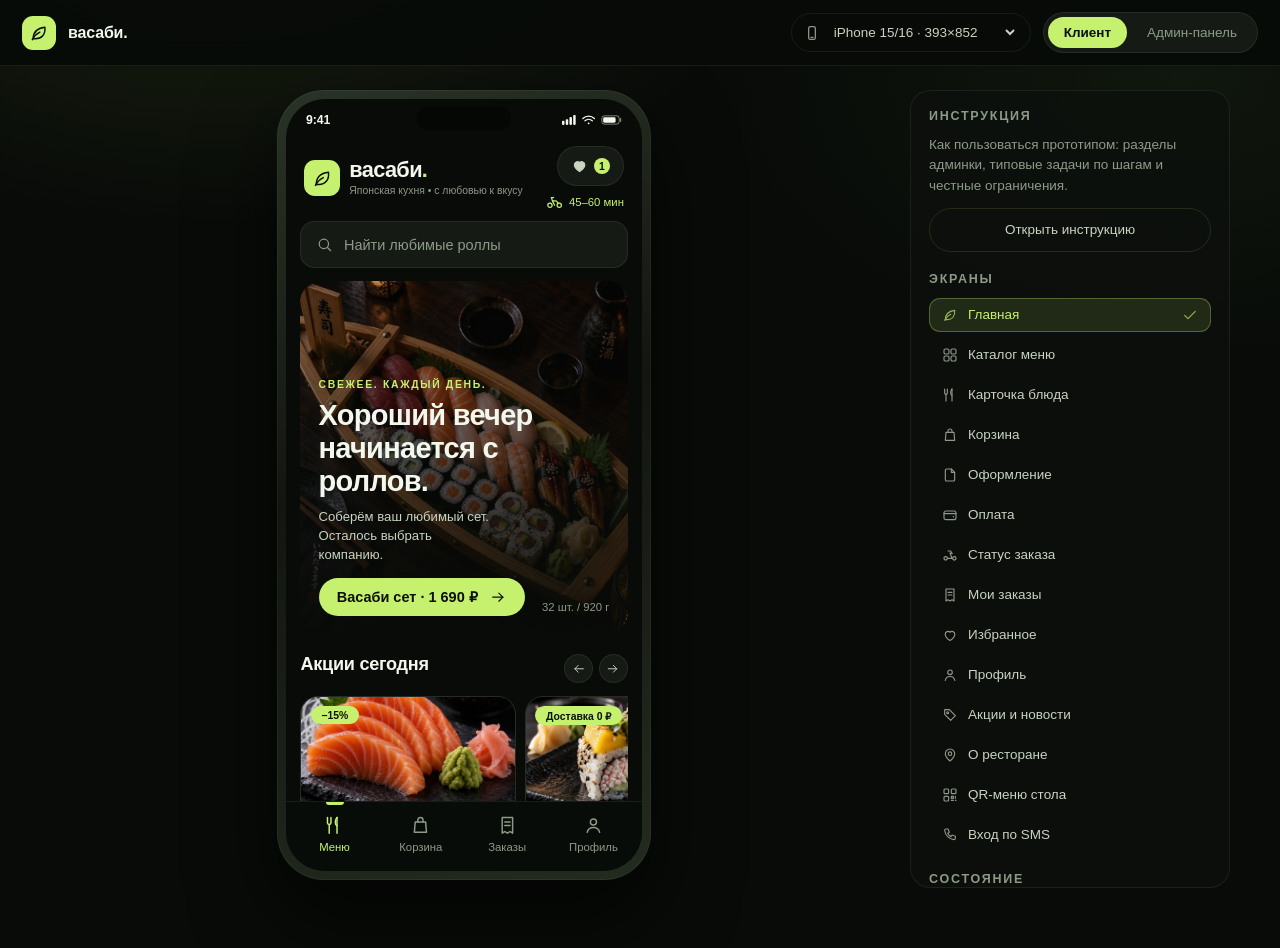
==== commit dea2075b: "Зона доставки по карте и кэшбэк по каналам Карта (Leaflet + OpenStreetMap, без ключей и оплаты) с кр" ====
--- a/index.html
+++ b/index.html
@@ -4,6 +4,7 @@
 <meta charset="utf-8">
 <meta name="viewport" content="width=device-width, initial-scale=1">
 <title>васаби.</title>
+<link rel="stylesheet" href="assets/vendor/leaflet/leaflet.css">
 <link rel="stylesheet" href="styles.css">
 </head>
 <body data-device="phone" data-mode="client">
@@ -118,8 +119,10 @@
 
 </main>
 
+<script src="assets/vendor/leaflet/leaflet.js"></script>
 <script src="data.js"></script>
 <script src="qr.js"></script>
+<script src="geo.js"></script>
 <script src="app.js"></script>
 <script src="admin.js"></script>
 </body>
--- a/assets/vendor/leaflet/leaflet.css
+++ b/assets/vendor/leaflet/leaflet.css
@@ -0,0 +1,661 @@
+/* required styles */
+
+.leaflet-pane,
+.leaflet-tile,
+.leaflet-marker-icon,
+.leaflet-marker-shadow,
+.leaflet-tile-container,
+.leaflet-pane > svg,
+.leaflet-pane > canvas,
+.leaflet-zoom-box,
+.leaflet-image-layer,
+.leaflet-layer {
+	position: absolute;
+	left: 0;
+	top: 0;
+	}
+.leaflet-container {
+	overflow: hidden;
+	}
+.leaflet-tile,
+.leaflet-marker-icon,
+.leaflet-marker-shadow {
+	-webkit-user-select: none;
+	   -moz-user-select: none;
+	        user-select: none;
+	  -webkit-user-drag: none;
+	}
+/* Prevents IE11 from highlighting tiles in blue */
+.leaflet-tile::selection {
+	background: transparent;
+}
+/* Safari renders non-retina tile on retina better with this, but Chrome is worse */
+.leaflet-safari .leaflet-tile {
+	image-rendering: -webkit-optimize-contrast;
+	}
+/* hack that prevents hw layers "stretching" when loading new tiles */
+.leaflet-safari .leaflet-tile-container {
+	width: 1600px;
+	height: 1600px;
+	-webkit-transform-origin: 0 0;
+	}
+.leaflet-marker-icon,
+.leaflet-marker-shadow {
+	display: block;
+	}
+/* .leaflet-container svg: reset svg max-width decleration shipped in Joomla! (joomla.org) 3.x */
+/* .leaflet-container img: map is broken in FF if you have max-width: 100% on tiles */
+.leaflet-container .leaflet-overlay-pane svg {
+	max-width: none !important;
+	max-height: none !important;
+	}
+.leaflet-container .leaflet-marker-pane img,
+.leaflet-container .leaflet-shadow-pane img,
+.leaflet-container .leaflet-tile-pane img,
+.leaflet-container img.leaflet-image-layer,
+.leaflet-container .leaflet-tile {
+	max-width: none !important;
+	max-height: none !important;
+	width: auto;
+	padding: 0;
+	}
+
+.leaflet-container img.leaflet-tile {
+	/* See: https://bugs.chromium.org/p/chromium/issues/detail?id=600120 */
+	mix-blend-mode: plus-lighter;
+}
+
+.leaflet-container.leaflet-touch-zoom {
+	-ms-touch-action: pan-x pan-y;
+	touch-action: pan-x pan-y;
+	}
+.leaflet-container.leaflet-touch-drag {
+	-ms-touch-action: pinch-zoom;
+	/* Fallback for FF which doesn't support pinch-zoom */
+	touch-action: none;
+	touch-action: pinch-zoom;
+}
+.leaflet-container.leaflet-touch-drag.leaflet-touch-zoom {
+	-ms-touch-action: none;
+	touch-action: none;
+}
+.leaflet-container {
+	-webkit-tap-highlight-color: transparent;
+}
+.leaflet-container a {
+	-webkit-tap-highlight-color: rgba(51, 181, 229, 0.4);
+}
+.leaflet-tile {
+	filter: inherit;
+	visibility: hidden;
+	}
+.leaflet-tile-loaded {
+	visibility: inherit;
+	}
+.leaflet-zoom-box {
+	width: 0;
+	height: 0;
+	-moz-box-sizing: border-box;
+	     box-sizing: border-box;
+	z-index: 800;
+	}
+/* workaround for https://bugzilla.mozilla.org/show_bug.cgi?id=888319 */
+.leaflet-overlay-pane svg {
+	-moz-user-select: none;
+	}
+
+.leaflet-pane         { z-index: 400; }
+
+.leaflet-tile-pane    { z-index: 200; }
+.leaflet-overlay-pane { z-index: 400; }
+.leaflet-shadow-pane  { z-index: 500; }
+.leaflet-marker-pane  { z-index: 600; }
+.leaflet-tooltip-pane   { z-index: 650; }
+.leaflet-popup-pane   { z-index: 700; }
+
+.leaflet-map-pane canvas { z-index: 100; }
+.leaflet-map-pane svg    { z-index: 200; }
+
+.leaflet-vml-shape {
+	width: 1px;
+	height: 1px;
+	}
+.lvml {
+	behavior: url(#default#VML);
+	display: inline-block;
+	position: absolute;
+	}
+
+
+/* control positioning */
+
+.leaflet-control {
+	position: relative;
+	z-index: 800;
+	pointer-events: visiblePainted; /* IE 9-10 doesn't have auto */
+	pointer-events: auto;
+	}
+.leaflet-top,
+.leaflet-bottom {
+	position: absolute;
+	z-index: 1000;
+	pointer-events: none;
+	}
+.leaflet-top {
+	top: 0;
+	}
+.leaflet-right {
+	right: 0;
+	}
+.leaflet-bottom {
+	bottom: 0;
+	}
+.leaflet-left {
+	left: 0;
+	}
+.leaflet-control {
+	float: left;
+	clear: both;
+	}
+.leaflet-right .leaflet-control {
+	float: right;
+	}
+.leaflet-top .leaflet-control {
+	margin-top: 10px;
+	}
+.leaflet-bottom .leaflet-control {
+	margin-bottom: 10px;
+	}
+.leaflet-left .leaflet-control {
+	margin-left: 10px;
+	}
+.leaflet-right .leaflet-control {
+	margin-right: 10px;
+	}
+
+
+/* zoom and fade animations */
+
+.leaflet-fade-anim .leaflet-popup {
+	opacity: 0;
+	-webkit-transition: opacity 0.2s linear;
+	   -moz-transition: opacity 0.2s linear;
+	        transition: opacity 0.2s linear;
+	}
+.leaflet-fade-anim .leaflet-map-pane .leaflet-popup {
+	opacity: 1;
+	}
+.leaflet-zoom-animated {
+	-webkit-transform-origin: 0 0;
+	    -ms-transform-origin: 0 0;
+	        transform-origin: 0 0;
+	}
+svg.leaflet-zoom-animated {
+	will-change: transform;
+}
+
+.leaflet-zoom-anim .leaflet-zoom-animated {
+	-webkit-transition: -webkit-transform 0.25s cubic-bezier(0,0,0.25,1);
+	   -moz-transition:    -moz-transform 0.25s cubic-bezier(0,0,0.25,1);
+	        transition:         transform 0.25s cubic-bezier(0,0,0.25,1);
+	}
+.leaflet-zoom-anim .leaflet-tile,
+.leaflet-pan-anim .leaflet-tile {
+	-webkit-transition: none;
+	   -moz-transition: none;
+	        transition: none;
+	}
+
+.leaflet-zoom-anim .leaflet-zoom-hide {
+	visibility: hidden;
+	}
+
+
+/* cursors */
+
+.leaflet-interactive {
+	cursor: pointer;
+	}
+.leaflet-grab {
+	cursor: -webkit-grab;
+	cursor:    -moz-grab;
+	cursor:         grab;
+	}
+.leaflet-crosshair,
+.leaflet-crosshair .leaflet-interactive {
+	cursor: crosshair;
+	}
+.leaflet-popup-pane,
+.leaflet-control {
+	cursor: auto;
+	}
+.leaflet-dragging .leaflet-grab,
+.leaflet-dragging .leaflet-grab .leaflet-interactive,
+.leaflet-dragging .leaflet-marker-draggable {
+	cursor: move;
+	cursor: -webkit-grabbing;
+	cursor:    -moz-grabbing;
+	cursor:         grabbing;
+	}
+
+/* marker & overlays interactivity */
+.leaflet-marker-icon,
+.leaflet-marker-shadow,
+.leaflet-image-layer,
+.leaflet-pane > svg path,
+.leaflet-tile-container {
+	pointer-events: none;
+	}
+
+.leaflet-marker-icon.leaflet-interactive,
+.leaflet-image-layer.leaflet-interactive,
+.leaflet-pane > svg path.leaflet-interactive,
+svg.leaflet-image-layer.leaflet-interactive path {
+	pointer-events: visiblePainted; /* IE 9-10 doesn't have auto */
+	pointer-events: auto;
+	}
+
+/* visual tweaks */
+
+.leaflet-container {
+	background: #ddd;
+	outline-offset: 1px;
+	}
+.leaflet-container a {
+	color: #0078A8;
+	}
+.leaflet-zoom-box {
+	border: 2px dotted #38f;
+	background: rgba(255,255,255,0.5);
+	}
+
+
+/* general typography */
+.leaflet-container {
+	font-family: "Helvetica Neue", Arial, Helvetica, sans-serif;
+	font-size: 12px;
+	font-size: 0.75rem;
+	line-height: 1.5;
+	}
+
+
+/* general toolbar styles */
+
+.leaflet-bar {
+	box-shadow: 0 1px 5px rgba(0,0,0,0.65);
+	border-radius: 4px;
+	}
+.leaflet-bar a {
+	background-color: #fff;
+	border-bottom: 1px solid #ccc;
+	width: 26px;
+	height: 26px;
+	line-height: 26px;
+	display: block;
+	text-align: center;
+	text-decoration: none;
+	color: black;
+	}
+.leaflet-bar a,
+.leaflet-control-layers-toggle {
+	background-position: 50% 50%;
+	background-repeat: no-repeat;
+	display: block;
+	}
+.leaflet-bar a:hover,
+.leaflet-bar a:focus {
+	background-color: #f4f4f4;
+	}
+.leaflet-bar a:first-child {
+	border-top-left-radius: 4px;
+	border-top-right-radius: 4px;
+	}
+.leaflet-bar a:last-child {
+	border-bottom-left-radius: 4px;
+	border-bottom-right-radius: 4px;
+	border-bottom: none;
+	}
+.leaflet-bar a.leaflet-disabled {
+	cursor: default;
+	background-color: #f4f4f4;
+	color: #bbb;
+	}
+
+.leaflet-touch .leaflet-bar a {
+	width: 30px;
+	height: 30px;
+	line-height: 30px;
+	}
+.leaflet-touch .leaflet-bar a:first-child {
+	border-top-left-radius: 2px;
+	border-top-right-radius: 2px;
+	}
+.leaflet-touch .leaflet-bar a:last-child {
+	border-bottom-left-radius: 2px;
+	border-bottom-right-radius: 2px;
+	}
+
+/* zoom control */
+
+.leaflet-control-zoom-in,
+.leaflet-control-zoom-out {
+	font: bold 18px 'Lucida Console', Monaco, monospace;
+	text-indent: 1px;
+	}
+
+.leaflet-touch .leaflet-control-zoom-in, .leaflet-touch .leaflet-control-zoom-out  {
+	font-size: 22px;
+	}
+
+
+/* layers control */
+
+.leaflet-control-layers {
+	box-shadow: 0 1px 5px rgba(0,0,0,0.4);
+	background: #fff;
+	border-radius: 5px;
+	}
+.leaflet-control-layers-toggle {
+	background-image: url(images/layers.png);
+	width: 36px;
+	height: 36px;
+	}
+.leaflet-retina .leaflet-control-layers-toggle {
+	background-image: url(images/layers-2x.png);
+	background-size: 26px 26px;
+	}
+.leaflet-touch .leaflet-control-layers-toggle {
+	width: 44px;
+	height: 44px;
+	}
+.leaflet-control-layers .leaflet-control-layers-list,
+.leaflet-control-layers-expanded .leaflet-control-layers-toggle {
+	display: none;
+	}
+.leaflet-control-layers-expanded .leaflet-control-layers-list {
+	display: block;
+	position: relative;
+	}
+.leaflet-control-layers-expanded {
+	padding: 6px 10px 6px 6px;
+	color: #333;
+	background: #fff;
+	}
+.leaflet-control-layers-scrollbar {
+	overflow-y: scroll;
+	overflow-x: hidden;
+	padding-right: 5px;
+	}
+.leaflet-control-layers-selector {
+	margin-top: 2px;
+	position: relative;
+	top: 1px;
+	}
+.leaflet-control-layers label {
+	display: block;
+	font-size: 13px;
+	font-size: 1.08333em;
+	}
+.leaflet-control-layers-separator {
+	height: 0;
+	border-top: 1px solid #ddd;
+	margin: 5px -10px 5px -6px;
+	}
+
+/* Default icon URLs */
+.leaflet-default-icon-path { /* used only in path-guessing heuristic, see L.Icon.Default */
+	background-image: url(images/marker-icon.png);
+	}
+
+
+/* attribution and scale controls */
+
+.leaflet-container .leaflet-control-attribution {
+	background: #fff;
+	background: rgba(255, 255, 255, 0.8);
+	margin: 0;
+	}
+.leaflet-control-attribution,
+.leaflet-control-scale-line {
+	padding: 0 5px;
+	color: #333;
+	line-height: 1.4;
+	}
+.leaflet-control-attribution a {
+	text-decoration: none;
+	}
+.leaflet-control-attribution a:hover,
+.leaflet-control-attribution a:focus {
+	text-decoration: underline;
+	}
+.leaflet-attribution-flag {
+	display: inline !important;
+	vertical-align: baseline !important;
+	width: 1em;
+	height: 0.6669em;
+	}
+.leaflet-left .leaflet-control-scale {
+	margin-left: 5px;
+	}
+.leaflet-bottom .leaflet-control-scale {
+	margin-bottom: 5px;
+	}
+.leaflet-control-scale-line {
+	border: 2px solid #777;
+	border-top: none;
+	line-height: 1.1;
+	padding: 2px 5px 1px;
+	white-space: nowrap;
+	-moz-box-sizing: border-box;
+	     box-sizing: border-box;
+	background: rgba(255, 255, 255, 0.8);
+	text-shadow: 1px 1px #fff;
+	}
+.leaflet-control-scale-line:not(:first-child) {
+	border-top: 2px solid #777;
+	border-bottom: none;
+	margin-top: -2px;
+	}
+.leaflet-control-scale-line:not(:first-child):not(:last-child) {
+	border-bottom: 2px solid #777;
+	}
+
+.leaflet-touch .leaflet-control-attribution,
+.leaflet-touch .leaflet-control-layers,
+.leaflet-touch .leaflet-bar {
+	box-shadow: none;
+	}
+.leaflet-touch .leaflet-control-layers,
+.leaflet-touch .leaflet-bar {
+	border: 2px solid rgba(0,0,0,0.2);
+	background-clip: padding-box;
+	}
+
+
+/* popup */
+
+.leaflet-popup {
+	position: absolute;
+	text-align: center;
+	margin-bottom: 20px;
+	}
+.leaflet-popup-content-wrapper {
+	padding: 1px;
+	text-align: left;
+	border-radius: 12px;
+	}
+.leaflet-popup-content {
+	margin: 13px 24px 13px 20px;
+	line-height: 1.3;
+	font-size: 13px;
+	font-size: 1.08333em;
+	min-height: 1px;
+	}
+.leaflet-popup-content p {
+	margin: 17px 0;
+	margin: 1.3em 0;
+	}
+.leaflet-popup-tip-container {
+	width: 40px;
+	height: 20px;
+	position: absolute;
+	left: 50%;
+	margin-top: -1px;
+	margin-left: -20px;
+	overflow: hidden;
+	pointer-events: none;
+	}
+.leaflet-popup-tip {
+	width: 17px;
+	height: 17px;
+	padding: 1px;
+
+	margin: -10px auto 0;
+	pointer-events: auto;
+
+	-webkit-transform: rotate(45deg);
+	   -moz-transform: rotate(45deg);
+	    -ms-transform: rotate(45deg);
+	        transform: rotate(45deg);
+	}
+.leaflet-popup-content-wrapper,
+.leaflet-popup-tip {
+	background: white;
+	color: #333;
+	box-shadow: 0 3px 14px rgba(0,0,0,0.4);
+	}
+.leaflet-container a.leaflet-popup-close-button {
+	position: absolute;
+	top: 0;
+	right: 0;
+	border: none;
+	text-align: center;
+	width: 24px;
+	height: 24px;
+	font: 16px/24px Tahoma, Verdana, sans-serif;
+	color: #757575;
+	text-decoration: none;
+	background: transparent;
+	}
+.leaflet-container a.leaflet-popup-close-button:hover,
+.leaflet-container a.leaflet-popup-close-button:focus {
+	color: #585858;
+	}
+.leaflet-popup-scrolled {
+	overflow: auto;
+	}
+
+.leaflet-oldie .leaflet-popup-content-wrapper {
+	-ms-zoom: 1;
+	}
+.leaflet-oldie .leaflet-popup-tip {
+	width: 24px;
+	margin: 0 auto;
+
+	-ms-filter: "progid:DXImageTransform.Microsoft.Matrix(M11=0.70710678, M12=0.70710678, M21=-0.70710678, M22=0.70710678)";
+	filter: progid:DXImageTransform.Microsoft.Matrix(M11=0.70710678, M12=0.70710678, M21=-0.70710678, M22=0.70710678);
+	}
+
+.leaflet-oldie .leaflet-control-zoom,
+.leaflet-oldie .leaflet-control-layers,
+.leaflet-oldie .leaflet-popup-content-wrapper,
+.leaflet-oldie .leaflet-popup-tip {
+	border: 1px solid #999;
+	}
+
+
+/* div icon */
+
+.leaflet-div-icon {
+	background: #fff;
+	border: 1px solid #666;
+	}
+
+
+/* Tooltip */
+/* Base styles for the element that has a tooltip */
+.leaflet-tooltip {
+	position: absolute;
+	padding: 6px;
+	background-color: #fff;
+	border: 1px solid #fff;
+	border-radius: 3px;
+	color: #222;
+	white-space: nowrap;
+	-webkit-user-select: none;
+	-moz-user-select: none;
+	-ms-user-select: none;
+	user-select: none;
+	pointer-events: none;
+	box-shadow: 0 1px 3px rgba(0,0,0,0.4);
+	}
+.leaflet-tooltip.leaflet-interactive {
+	cursor: pointer;
+	pointer-events: auto;
+	}
+.leaflet-tooltip-top:before,
+.leaflet-tooltip-bottom:before,
+.leaflet-tooltip-left:before,
+.leaflet-tooltip-right:before {
+	position: absolute;
+	pointer-events: none;
+	border: 6px solid transparent;
+	background: transparent;
+	content: "";
+	}
+
+/* Directions */
+
+.leaflet-tooltip-bottom {
+	margin-top: 6px;
+}
+.leaflet-tooltip-top {
+	margin-top: -6px;
+}
+.leaflet-tooltip-bottom:before,
+.leaflet-tooltip-top:before {
+	left: 50%;
+	margin-left: -6px;
+	}
+.leaflet-tooltip-top:before {
+	bottom: 0;
+	margin-bottom: -12px;
+	border-top-color: #fff;
+	}
+.leaflet-tooltip-bottom:before {
+	top: 0;
+	margin-top: -12px;
+	margin-left: -6px;
+	border-bottom-color: #fff;
+	}
+.leaflet-tooltip-left {
+	margin-left: -6px;
+}
+.leaflet-tooltip-right {
+	margin-left: 6px;
+}
+.leaflet-tooltip-left:before,
+.leaflet-tooltip-right:before {
+	top: 50%;
+	margin-top: -6px;
+	}
+.leaflet-tooltip-left:before {
+	right: 0;
+	margin-right: -12px;
+	border-left-color: #fff;
+	}
+.leaflet-tooltip-right:before {
+	left: 0;
+	margin-left: -12px;
+	border-right-color: #fff;
+	}
+
+/* Printing */
+
+@media print {
+	/* Prevent printers from removing background-images of controls. */
+	.leaflet-control {
+		-webkit-print-color-adjust: exact;
+		print-color-adjust: exact;
+		}
+	}
--- a/styles.css
+++ b/styles.css
@@ -581,6 +581,10 @@
 .bonus-balance{display:flex;align-items:baseline;gap:var(--sp-10);margin-top:var(--sp-18);color:var(--lime);}
 .bonus-balance b{font-size:var(--fs-40);line-height:1;letter-spacing:-.04em;}
 .bonus-balance span{font-size:var(--fs-16);font-weight:600;}
+.bonus-channels{display:grid;grid-template-columns:repeat(3,1fr);gap:var(--sp-8);margin-top:var(--sp-16);}
+.bonus-channel{background:var(--surface-2);border:1px solid var(--line-soft);border-radius:14px;padding:var(--sp-10) var(--sp-8);text-align:center;}
+.bonus-channel .bc-val{font-size:var(--fs-18);font-weight:700;color:var(--lime);line-height:1.1;}
+.bonus-channel .bc-label{font-size:var(--fs-11);color:var(--muted);margin-top:var(--sp-4);}
 .bonus-history{border-top:1px solid var(--line-soft);margin-top:var(--sp-14);padding-top:var(--sp-12);}
 .bonus-history .sum-row{font-size:var(--fs-12);padding:var(--sp-8) 0;}
 .bonus-history .sum-row small{display:block;color:var(--muted);font-size:var(--fs-11);margin-top:var(--sp-4);}
@@ -683,6 +687,27 @@
 }
 .addr-del:hover{color:var(--danger);}
 .addr-del .ic{width:16px;height:16px;}
+
+/* ---------- карта и зона доставки ---------- */
+.map-box{
+  height:210px;border-radius:18px;overflow:hidden;margin-top:var(--sp-14);
+  border:1px solid var(--line-soft);background:var(--surface-2);
+}
+.map-box .leaflet-container{background:var(--surface-2);font:inherit;}
+.map-box .leaflet-control-attribution{
+  background:rgba(20,20,24,.75);color:var(--muted);font-size:10px;
+}
+.map-box .leaflet-control-attribution a{color:var(--muted);}
+.map-box .leaflet-popup-content-wrapper,
+.map-box .leaflet-popup-tip{background:var(--surface);color:var(--text);box-shadow:none;border:1px solid var(--line-soft);}
+.map-box .leaflet-popup-content{margin:10px 12px;font-size:var(--fs-12);line-height:1.4;}
+.map-note{
+  display:flex;gap:var(--sp-8);align-items:flex-start;margin-top:var(--sp-8);
+  font-size:var(--fs-12);color:var(--muted);line-height:1.4;
+}
+.map-note .ic{width:16px;height:16px;flex:none;margin-top:1px;}
+.notice.is-warn{background:rgba(240,180,90,.12);color:#f0b45a;}
+.notice.is-warn .btn-outline{margin-top:var(--sp-10);}
 
 /* ---------- экран отказа ---------- */
 .reject-hero{background:var(--olive);border:1px solid var(--line);border-radius:20px;padding:var(--sp-22) var(--sp-20);}
@@ -790,32 +815,27 @@
 /* пояснение под заголовком: единый вертикальный ритм 14 px */
 .a-lead{margin:0 0 var(--sp-14);font-size:var(--fs-13);color:var(--muted);}
 .a-lead-sm{margin:0 0 var(--sp-10);font-size:var(--fs-12);color:var(--muted);}
-/* таблица не сжимается в нечитаемые колонки: если панель уже —
-   крутится таблица внутри панели, а не страница целиком */
-.a-table{width:100%;border-collapse:collapse;font-size:var(--fs-13);min-width:640px;}
-.a-table-clients{min-width:820px;}
-.a-table .nw{white-space:nowrap;}
-.a-table th{
-  text-align:left;font-size:var(--fs-11);letter-spacing:.08em;text-transform:uppercase;
-  color:var(--muted);font-weight:600;padding:0 var(--sp-10) var(--sp-10);border-bottom:1px solid var(--line-soft);
-}
-.a-table td{padding:var(--sp-12) var(--sp-10);border-bottom:1px solid var(--line-soft);vertical-align:middle;}
-.a-table tr:last-child td{border-bottom:0;}
-/* строка начисления баллов под гостем — та же идея, что «Детали» у блюд */
-.a-bonus-tr td{padding:var(--sp-12) var(--sp-12);background:var(--surface-2);}
+/* Строка начисления баллов — та же идея, что «Детали» у блюд */
 .a-bonus-box{display:flex;align-items:center;gap:var(--sp-8);flex-wrap:wrap;}
 .a-bonus-box .input-plain{width:110px;flex:none;}
-.a-table .thumb, .thumb{width:42px;height:42px;border-radius:10px;object-fit:cover;}
-
-/* широкие таблицы на телефоне заменяем карточками */
-.a-cards{display:none;gap:var(--sp-10);grid-template-columns:repeat(2,minmax(0,1fr));}
-.a-card{background:var(--surface-2);border-radius:14px;padding:var(--sp-12);display:flex;gap:var(--sp-12);}
-.a-card-col{display:block;}
-.a-card.is-stopped{opacity:.6;}
-.a-card-thumb{width:56px;height:56px;border-radius:12px;object-fit:cover;flex:none;}
-.a-card-body{flex:1;min-width:0;display:flex;flex-direction:column;gap:var(--sp-6);}
-.a-card-title{display:flex;align-items:baseline;gap:var(--sp-8);flex-wrap:wrap;font-size:var(--fs-14);}
-.a-card-row{display:flex;align-items:center;gap:var(--sp-8);flex-wrap:wrap;font-size:var(--fs-13);}
+.thumb{width:42px;height:42px;border-radius:10px;object-fit:cover;}
+
+/* Список гостей, промокодов, предпросмотра импорта и столов QR: одна
+   конструкция на все ширины вместо пары «таблица + карточки». В строке
+   только главное, остальное раскрывает кнопка «Детали» под строкой. */
+.a-itemlist{border:1px solid var(--line-soft);border-radius:14px;overflow:hidden;}
+.a-item{display:flex;align-items:center;gap:var(--sp-10);flex-wrap:wrap;padding:var(--sp-12) var(--sp-14);border-bottom:1px solid var(--line-soft);}
+.a-itemlist > :last-child{border-bottom:0;}
+.a-item-main{flex:1 1 220px;min-width:0;display:flex;flex-direction:column;gap:var(--sp-2);}
+.a-item-main b{overflow-wrap:anywhere;}
+.a-item-meta{font-size:var(--fs-12);color:var(--muted);}
+.a-item-side{display:flex;flex-direction:column;gap:var(--sp-4);font-size:var(--fs-13);color:var(--soft);}
+.a-item-actions{display:flex;gap:var(--sp-6);flex:none;flex-wrap:wrap;}
+.a-item-details{padding:var(--sp-12) var(--sp-14);border-bottom:1px solid var(--line-soft);background:var(--surface-2);}
+.a-item-details .a-pill{background:var(--surface);}
+.a-item-tags{display:flex;flex-wrap:wrap;gap:var(--sp-6);}
+.a-item-note{margin:var(--sp-8) 0 0;font-size:var(--fs-12);line-height:1.5;color:var(--muted);}
+.a-item-code{overflow-wrap:anywhere;}
 
 /* фото блюда: превью и загрузка своего снимка */
 .a-photo{display:flex;gap:var(--sp-14);align-items:flex-start;margin-top:var(--sp-12);}
@@ -835,12 +855,13 @@
 .dish-fields > .a-labeled:first-child{grid-column:1 / -1;}
 .a-badge-field{margin-top:var(--sp-12);}
 .a-badge-presets{display:flex;flex-wrap:wrap;gap:var(--sp-8);margin-top:var(--sp-10);}
-.a-badge-preset{
+/* метка блюда и вариант фильтра — одна и та же форма чипа */
+.a-badge-preset,.a-chip{
   min-height:44px;padding:var(--sp-10) var(--sp-14);border:1px solid var(--line-soft);border-radius:999px;
   background:var(--surface-2);color:var(--soft);font-size:var(--fs-12);cursor:pointer;
 }
-.a-badge-preset:hover{border-color:var(--lime);color:var(--text);}
-.a-badge-preset.is-active{border-color:var(--lime);background:rgba(198,241,110,.13);color:var(--lime);}
+.a-badge-preset:hover,.a-chip:hover{border-color:var(--lime);color:var(--text);}
+.a-badge-preset.is-active,.a-chip.is-active{border-color:var(--lime);background:rgba(198,241,110,.13);color:var(--lime);}
 .a-form-note{margin:var(--sp-10) 0 0;font-size:var(--fs-12);line-height:1.5;color:var(--muted);}
 .a-form-error{margin-top:var(--sp-10);font-size:var(--fs-12);line-height:1.5;color:var(--danger);}
 .a-stock{width:100%;margin-top:var(--sp-4);border-top:1px solid var(--line-soft);padding-top:var(--sp-8);}
@@ -906,16 +927,10 @@
 .row-star{display:inline-flex;align-items:center;gap:var(--sp-8);}
 .row-star .ic{width:16px;height:16px;color:var(--lime);}
 .a-row{display:flex;gap:var(--sp-8);flex-wrap:wrap;}
-/* в таблице кнопки действий держатся в одну строку: перенос в столбик делал строку втрое выше картинки */
-.a-table .a-row{flex-wrap:nowrap;}
 
 /* Список блюд: одна конструкция на все ширины — без таблица/карточки и без
    горизонтальной прокрутки. В строке только главное, остальное раскрывает
    кнопка «Детали» под строкой; узкая панель переносит блоки на вторую строку */
-.a-dish-head{display:flex;align-items:center;justify-content:space-between;gap:var(--sp-12);flex-wrap:wrap;margin-bottom:var(--sp-10);}
-.a-dish-tools{display:flex;gap:var(--sp-8);flex-wrap:wrap;align-items:center;flex:1 1 320px;justify-content:flex-end;}
-.a-dish-tools .input-plain{width:auto;min-width:0;flex:0 1 240px;}
-.a-dish-tools select.input-plain{flex:0 1 auto;}
 .a-dishlist{border:1px solid var(--line-soft);border-radius:14px;overflow:hidden;}
 .a-dish{display:flex;align-items:center;gap:var(--sp-10);flex-wrap:wrap;padding:var(--sp-12) var(--sp-14);border-bottom:1px solid var(--line-soft);}
 .a-dishlist > :last-child{border-bottom:0;}
@@ -952,6 +967,39 @@
 }
 .a-tabs button.is-active{background:var(--lime);color:#0B1008;font-weight:600;border-color:var(--lime);}
 
+/* ---------- фильтры разделов ---------- */
+/* Поиск и сортировка всегда на виду, остальные группы — под кнопкой «Фильтры» */
+.a-toolbar{display:flex;flex-wrap:wrap;align-items:center;gap:var(--sp-8);margin-bottom:var(--sp-12);}
+.a-toolbar-search{flex:1 1 200px;min-width:0;max-width:340px;}
+.a-toolbar-sort{flex:0 1 auto;max-width:220px;}
+.a-toolbar-count{font-size:var(--fs-12);color:var(--muted);margin-left:auto;white-space:nowrap;}
+.a-toolbar-tools{display:flex;gap:var(--sp-8);flex-wrap:wrap;}
+.a-filter-toggle.is-on{border-color:var(--lime);color:var(--lime);background:rgba(198,241,110,.10);}
+/* ряд активных фильтров: чипы снимаются одним нажатием */
+.a-filter-active{display:flex;flex-wrap:wrap;gap:var(--sp-8);align-items:center;margin-bottom:var(--sp-12);}
+.a-filter-active:empty{display:none;}
+.a-chip-active{
+  display:inline-flex;align-items:center;gap:var(--sp-6);min-height:44px;padding:var(--sp-8) var(--sp-12);
+  border-radius:999px;background:rgba(198,241,110,.12);border:1px solid rgba(198,241,110,.35);
+  color:var(--lime);font-size:var(--fs-12);cursor:pointer;
+}
+.a-chip-active:hover{border-color:var(--lime);background:rgba(198,241,110,.2);}
+.a-filter-panel{
+  border:1px solid var(--line-soft);border-radius:14px;padding:var(--sp-14);
+  margin-bottom:var(--sp-14);background:var(--surface-2);
+}
+.a-filter-panel[hidden]{display:none;}
+.a-filter-group{margin-bottom:var(--sp-14);}
+.a-filter-group:last-child{margin-bottom:0;}
+.a-filter-legend{display:block;font-size:var(--fs-12);color:var(--muted);margin-bottom:var(--sp-8);}
+.a-chip-row{display:flex;flex-wrap:wrap;gap:var(--sp-8);}
+.a-chip{display:inline-flex;align-items:center;gap:var(--sp-6);}
+.a-chip .n{font-size:var(--fs-11);color:var(--muted);}
+.a-chip.is-active .n{color:var(--lime);}
+.a-filter-range{display:flex;align-items:center;gap:var(--sp-8);flex-wrap:wrap;}
+.a-filter-range .input-plain{flex:1 1 100px;min-width:0;width:auto;max-width:160px;}
+.a-empty{padding:var(--sp-18) var(--sp-14);text-align:center;font-size:var(--fs-13);color:var(--muted);}
+
 .a-orders{display:grid;grid-template-columns:repeat(auto-fit,minmax(min(420px,100%),1fr));gap:var(--sp-14);}
 .a-order{background:var(--surface);border-radius:16px;padding:var(--sp-16);border:1px solid transparent;}
 .a-order.is-new{border-color:rgba(198,241,110,.45);background:linear-gradient(180deg,rgba(198,241,110,.07),var(--surface));}
@@ -967,8 +1015,6 @@
   border-top:1px solid var(--line-soft);padding-top:var(--sp-12);margin-top:var(--sp-4);
 }
 .a-reject-title{width:100%;font-size:var(--fs-12);color:var(--muted);}
-.a-table tr.is-stopped td{opacity:.55;}
-.a-table tr.is-stopped b{text-decoration:line-through;text-decoration-color:rgba(242,133,107,.6);}
 .a-bar{height:8px;border-radius:999px;background:var(--surface-2);overflow:hidden;}
 .a-bar i{display:block;height:100%;background:var(--lime);border-radius:999px;}
 
@@ -1255,7 +1301,7 @@
 }
 
 @container admin (max-width:760px){
-  /* таблица шире панели: пусть крутится она, а не вся страница */
+  /* содержимое шире панели: пусть крутится оно, а не вся страница */
   .a-panel{overflow-x:auto;}
   .a-grid-3{grid-template-columns:repeat(2,minmax(0,1fr));}
   .a-tabs{flex-wrap:nowrap;overflow-x:auto;scrollbar-width:none;}
@@ -1263,18 +1309,7 @@
   .a-tabs button{flex:none;}
 }
 
-/* Таблицы админки шире панели уже на 1140 px: колонка действий
-   уезжала за горизонтальную прокрутку и терялась. Ниже этого порога
-   показываем карточки. Список блюд этому не подвержен: он сворачивает
-   детали под кнопку «Детали» на любой ширине */
-@container admin (max-width:1140px){
-  .a-table-clients,.a-table-promos,.a-table-qr,.a-table-report,.a-table-import,.a-table-menu-import{display:none;}
-  .a-cards{display:grid;grid-template-columns:repeat(2,minmax(0,1fr));}
-}
-
 @container admin (max-width:560px){
-  /* карточки в одну колонку; заказы уже сами перестраиваются auto-fit */
-  .a-cards{grid-template-columns:minmax(0,1fr);}
   .dish-fields{grid-template-columns:minmax(0,1fr);}
   .a-photo{flex-direction:column;}
   .a-photo-preview{width:100%;height:150px;}
@@ -1282,6 +1317,12 @@
   .a-banner-thumb{width:100%;}
   .a-banner-info{width:100%;}
   .a-role-select{flex:1 1 100%;min-width:0;width:100%;}
+  /* фильтры: поиск занимает всю ширину, счётчик и кнопка — в свои строки */
+  .a-toolbar-search{flex:1 1 100%;max-width:none;}
+  .a-toolbar-sort{flex:1 1 auto;max-width:none;}
+  .a-toolbar-count{margin-left:0;}
+  .a-filter-range .input-plain{flex:1 1 100%;max-width:none;}
+  .a-filter-range{align-items:stretch;}
   /* вкладки в одну строку прятали бы последнюю: переносим, чтобы все статусы были на виду */
   .a-tabs{flex-wrap:wrap;overflow:visible;scrollbar-width:auto;}
   .a-stat{padding:var(--sp-14) var(--sp-16);}
